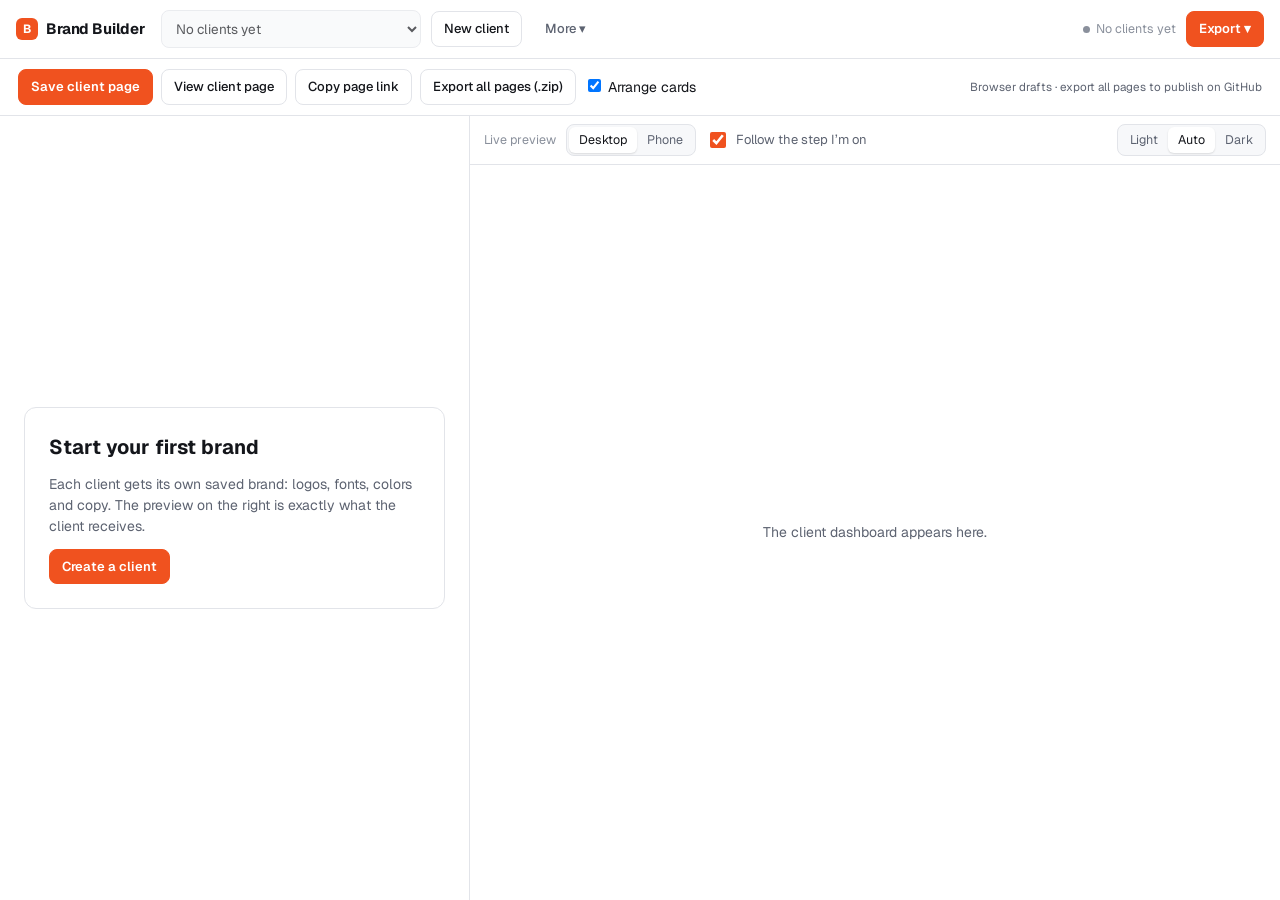
==== index.html @ 7090b50d "Initial project import" ====
<!doctype html>
<html lang="en">
  <head>
    <meta charset="utf-8" />
    <meta name="viewport" content="width=device-width, initial-scale=1, viewport-fit=cover" />
    <title>Brand Builder</title>
    <link rel="preconnect" href="https://fonts.googleapis.com" />
    <link rel="preconnect" href="https://fonts.gstatic.com" crossorigin />
    <link
      rel="stylesheet"
      href="https://fonts.googleapis.com/css2?family=Geist:wght@400;500;600;700&family=Geist+Mono:wght@400;500&display=swap"
    />
    <style>
      :root {
        --bg: #f2f3f5;
        --panel: #ffffff;
        --raised: #f7f8fa;
        --ink: #14161b;
        --muted: #5d6371;
        --faint: #8a909c;
        --line: #e2e4e9;
        --line-strong: #c9cdd5;
        --accent: #f0521f;
        --accent-soft: #fde9e1;
        --accent-ink: #ffffff;
        --ok: #1f8a55;
        --warn: #b7791f;
        --bad: #c23b31;
        --checker: #e9ebef;
        --font: "Geist", "Helvetica Neue", Arial, sans-serif;
        --mono: "Geist Mono", ui-monospace, Menlo, monospace;
        --shadow: 0 1px 2px rgba(15, 17, 22, 0.06), 0 8px 24px rgba(15, 17, 22, 0.08);
      }
      @media (prefers-color-scheme: dark) {
        :root:not([data-theme="light"]) {
          color-scheme: dark;
          --bg: #0e1013;
          --panel: #16191e;
          --raised: #1c2026;
          --ink: #eceef2;
          --muted: #a1a7b3;
          --faint: #7a808c;
          --line: #252a31;
          --line-strong: #39404a;
          --accent: #ff6d3f;
          --accent-soft: #3a1e14;
          --accent-ink: #140a06;
          --ok: #4cc38a;
          --warn: #e3a948;
          --bad: #f06a5f;
          --checker: #1f242b;
          --shadow: 0 1px 2px rgba(0, 0, 0, 0.4), 0 10px 28px rgba(0, 0, 0, 0.35);
        }
      }
      :root[data-theme="dark"] {
        color-scheme: dark;
        --bg: #0e1013;
        --panel: #16191e;
        --raised: #1c2026;
        --ink: #eceef2;
        --muted: #a1a7b3;
        --faint: #7a808c;
        --line: #252a31;
        --line-strong: #39404a;
        --accent: #ff6d3f;
        --accent-soft: #3a1e14;
        --accent-ink: #140a06;
        --ok: #4cc38a;
        --warn: #e3a948;
        --bad: #f06a5f;
        --checker: #1f242b;
        --shadow: 0 1px 2px rgba(0, 0, 0, 0.4), 0 10px 28px rgba(0, 0, 0, 0.35);
      }

      * {
        box-sizing: border-box;
      }
      [hidden] {
        display: none !important;
      }
      html,
      body {
        height: 100%;
      }
      body {
        margin: 0;
        background: var(--bg);
        color: var(--ink);
        font-family: var(--font);
        font-size: 14px;
        line-height: 1.5;
        -webkit-font-smoothing: antialiased;
      }
      button,
      input,
      select,
      textarea {
        font: inherit;
        color: inherit;
      }
      :focus-visible {
        outline: 2px solid var(--accent);
        outline-offset: 2px;
      }
      code,
      .mono {
        font-family: var(--mono);
        font-size: 12px;
      }

      /* ---------- App frame ---------- */
      .app {
        display: grid;
        grid-template-rows: auto minmax(0, 1fr);
        height: 100%;
      }
      .top {
        display: flex;
        align-items: center;
        gap: 10px;
        padding: 10px 16px;
        background: var(--panel);
        border-bottom: 1px solid var(--line);
        flex-wrap: wrap;
      }
      .wordmark {
        display: flex;
        align-items: center;
        gap: 8px;
        font-weight: 700;
        letter-spacing: -0.01em;
        font-size: 15px;
        margin-right: 6px;
      }
      .wordmark i {
        width: 22px;
        height: 22px;
        border-radius: 6px;
        background: var(--accent);
        display: grid;
        place-items: center;
        color: var(--accent-ink);
        font-style: normal;
        font-size: 12px;
        font-weight: 700;
      }
      .top select {
        min-width: 180px;
        max-width: 260px;
      }
      .spacer {
        flex: 1;
      }
      .status {
        font-size: 12.5px;
        color: var(--faint);
        display: flex;
        align-items: center;
        gap: 6px;
        white-space: nowrap;
      }
      .status b {
        width: 7px;
        height: 7px;
        border-radius: 50%;
        background: var(--faint);
        display: inline-block;
      }
      .status[data-s="saved"] b {
        background: var(--ok);
      }
      .status[data-s="saving"] b {
        background: var(--warn);
      }
      .status[data-s="error"] b {
        background: var(--bad);
      }
      .menu {
        position: relative;
      }
      .menu-pop {
        position: absolute;
        right: 0;
        top: calc(100% + 6px);
        background: var(--panel);
        border: 1px solid var(--line);
        border-radius: 10px;
        box-shadow: var(--shadow);
        padding: 6px;
        min-width: 280px;
        z-index: 30;
        display: flex;
        flex-direction: column;
      }
      .menu-pop button {
        border: 0;
        background: transparent;
        text-align: left;
        padding: 9px 10px;
        border-radius: 7px;
        cursor: pointer;
      }
      .menu-pop button:hover {
        background: var(--raised);
      }
      .menu-pop small {
        display: block;
        color: var(--faint);
        font-size: 12px;
      }

      .work {
        display: grid;
        grid-template-columns: minmax(360px, 470px) minmax(0, 1fr);
        min-height: 0;
      }
      .panel {
        background: var(--panel);
        border-right: 1px solid var(--line);
        overflow: auto;
        min-height: 0;
      }
      .chips {
        position: sticky;
        top: 0;
        z-index: 5;
        display: flex;
        gap: 4px;
        padding: 10px 16px;
        background: color-mix(in srgb, var(--panel) 92%, transparent);
        backdrop-filter: blur(6px);
        border-bottom: 1px solid var(--line);
        overflow-x: auto;
      }
      .chips button {
        border: 1px solid var(--line);
        background: var(--panel);
        border-radius: 999px;
        padding: 4px 11px;
        font-size: 12.5px;
        cursor: pointer;
        white-space: nowrap;
        color: var(--muted);
      }
      .chips button:hover {
        color: var(--ink);
        border-color: var(--line-strong);
      }
      .sec {
        padding: 22px 18px 26px;
        border-bottom: 1px solid var(--line);
        display: flex;
        flex-direction: column;
        gap: 14px;
        scroll-margin-top: 52px;
      }
      .sec > header {
        display: flex;
        flex-direction: column;
        gap: 4px;
      }
      .sec > header h2 {
        margin: 0;
        font-size: 19px;
        letter-spacing: -0.01em;
      }
      .step-top {
        display: flex;
        align-items: center;
        justify-content: space-between;
        gap: 10px;
      }
      .step-no {
        font-size: 11.5px;
        font-weight: 600;
        letter-spacing: 0.07em;
        text-transform: uppercase;
        color: var(--accent);
      }
      .sec.is-hidden > :not(header) {
        opacity: 0.55;
      }
      .sec .btn.next {
        align-self: flex-end;
        margin-top: 4px;
      }
      .hint {
        margin: 0;
        font-size: 12.5px;
        color: var(--muted);
        line-height: 1.5;
      }
      .chips button span {
        display: inline-grid;
        place-items: center;
        min-width: 17px;
        height: 17px;
        border-radius: 999px;
        background: var(--raised);
        font-size: 10.5px;
        font-weight: 600;
        margin-right: 5px;
        font-variant-numeric: tabular-nums;
      }
      .chips button.on {
        background: var(--ink);
        color: var(--panel);
        border-color: var(--ink);
      }
      .chips button.on span {
        background: var(--accent);
        color: var(--accent-ink);
      }
      .chips button.off {
        text-decoration: line-through;
        opacity: 0.6;
      }
      .review {
        list-style: none;
        margin: 0;
        padding: 0;
        display: flex;
        flex-direction: column;
        gap: 6px;
      }
      .review li {
        display: grid;
        grid-template-columns: 22px minmax(0, 1fr) auto;
        gap: 10px;
        align-items: center;
        padding: 8px 10px;
        border: 1px solid var(--line);
        border-radius: 10px;
        font-size: 13px;
      }
      .review .ic {
        width: 20px;
        height: 20px;
        border-radius: 50%;
        display: grid;
        place-items: center;
        font-size: 12px;
        font-weight: 700;
        color: #fff;
      }
      .review .lv-bad .ic {
        background: var(--bad);
      }
      .review .lv-warn .ic {
        background: var(--warn);
      }
      .review .lv-info .ic {
        background: var(--faint);
      }
      .review-ok {
        padding: 12px 14px;
        border-radius: 10px;
        background: color-mix(in srgb, var(--ok) 14%, transparent);
        color: var(--ok);
        font-weight: 600;
      }
      .review-sum {
        font-size: 13.5px;
        margin-bottom: 8px;
      }
      .export-row {
        display: flex;
        flex-wrap: wrap;
        gap: 8px;
      }
      .follow {
        font-size: 12.5px;
        color: var(--muted);
      }
      .sec > header p {
        margin: 3px 0 0;
        color: var(--muted);
        font-size: 13px;
      }
      .sec h3 {
        margin: 6px 0 0;
        font-size: 13px;
        font-weight: 600;
        color: var(--muted);
        text-transform: uppercase;
        letter-spacing: 0.06em;
      }

      .f {
        display: flex;
        flex-direction: column;
        gap: 5px;
        min-width: 0;
      }
      .f > span {
        font-size: 12.5px;
        font-weight: 500;
        color: var(--muted);
      }
      .f small {
        font-size: 12px;
        color: var(--faint);
      }
      input[type="text"],
      input[type="url"],
      input[type="email"],
      input[type="number"],
      input[type="date"],
      select,
      textarea {
        width: 100%;
        background: var(--raised);
        border: 1px solid var(--line);
        border-radius: 8px;
        padding: 8px 10px;
        font-size: 13.5px;
        min-width: 0;
      }
      textarea {
        resize: vertical;
        min-height: 64px;
        line-height: 1.45;
      }
      input:focus,
      select:focus,
      textarea:focus {
        outline: none;
        border-color: var(--accent);
        box-shadow: 0 0 0 3px var(--accent-soft);
      }
      .row {
        display: grid;
        gap: 10px;
        grid-template-columns: repeat(auto-fit, minmax(min(100%, 120px), 1fr));
      }
      .row2 {
        display: grid;
        gap: 10px;
        grid-template-columns: 1fr 1fr;
      }
      .btn {
        display: inline-flex;
        align-items: center;
        justify-content: center;
        gap: 6px;
        border-radius: 8px;
        border: 1px solid var(--line);
        background: var(--panel);
        padding: 7px 12px;
        font-size: 13px;
        font-weight: 500;
        cursor: pointer;
        white-space: nowrap;
      }
      .btn:hover {
        border-color: var(--line-strong);
      }
      .btn.primary {
        background: var(--accent);
        border-color: var(--accent);
        color: var(--accent-ink);
        font-weight: 600;
      }
      .btn.primary:hover {
        filter: brightness(1.06);
      }
      .btn.small {
        padding: 4px 9px;
        font-size: 12px;
      }
      .btn.ghost {
        border-color: transparent;
        background: transparent;
        color: var(--muted);
      }
      .btn.ghost:hover {
        color: var(--ink);
        background: var(--raised);
      }
      .btn.danger {
        color: var(--bad);
      }
      .btn[disabled] {
        opacity: 0.5;
        cursor: not-allowed;
      }
      .card {
        border: 1px solid var(--line);
        border-radius: 12px;
        padding: 14px;
        display: flex;
        flex-direction: column;
        gap: 10px;
        background: var(--panel);
      }
      .card-head {
        display: flex;
        align-items: center;
        justify-content: space-between;
        gap: 8px;
      }
      .card-head b {
        font-size: 14px;
      }
      .note {
        font-size: 12.5px;
        color: var(--muted);
        background: var(--raised);
        border-radius: 8px;
        padding: 9px 11px;
      }
      .note.warn {
        background: color-mix(in srgb, var(--warn) 14%, transparent);
        color: var(--ink);
      }

      /* ---------- Drop zones ---------- */
      .drop {
        border: 1.5px dashed var(--line-strong);
        border-radius: 12px;
        padding: 18px;
        text-align: center;
        color: var(--muted);
        background: var(--raised);
        cursor: pointer;
        transition:
          border-color 0.12s,
          background 0.12s;
      }
      .drop b {
        display: block;
        color: var(--ink);
        font-size: 14px;
        margin-bottom: 2px;
      }
      .drop small {
        font-size: 12px;
        color: var(--faint);
      }
      .drop:hover {
        border-color: var(--accent);
      }
      .is-over {
        border-color: var(--accent) !important;
        background: var(--accent-soft) !important;
        border-style: solid !important;
      }
      body.dragging .drop,
      body.dragging .slot,
      body.dragging .color-row {
        outline: 1px dashed color-mix(in srgb, var(--accent) 45%, transparent);
        outline-offset: 2px;
      }

      .logo-row {
        display: grid;
        grid-template-columns: repeat(3, minmax(0, 1fr));
        gap: 8px;
      }
      .slot {
        position: relative;
        aspect-ratio: 4/3;
        border-radius: 10px;
        border: 1px solid var(--line);
        display: grid;
        place-items: center;
        cursor: pointer;
        overflow: hidden;
        padding: 12px;
        max-width: 100%;
      }
      .slot img {
        width: 100%;
        height: 100%;
        object-fit: contain;
        display: block;
      }
      .slot .ph {
        font-size: 11.5px;
        text-align: center;
        line-height: 1.3;
        opacity: 0.75;
      }
      .slot .x {
        position: absolute;
        top: 4px;
        right: 4px;
        width: 22px;
        height: 22px;
        border-radius: 6px;
        border: 0;
        background: rgba(0, 0, 0, 0.55);
        color: #fff;
        font-size: 13px;
        line-height: 1;
        cursor: pointer;
        display: none;
      }
      .slot:hover .x,
      .slot:focus-within .x {
        display: block;
      }
      .slot-label {
        font-size: 11.5px;
        color: var(--faint);
        text-align: center;
        margin-top: 4px;
      }
      .slot.bg-light {
        background: #ffffff;
        color: #6b7280;
      }
      .slot.bg-dark {
        background: #15181d;
        color: #b8bec8;
      }
      .slot.bg-check {
        background: repeating-conic-gradient(var(--checker) 0 25%, var(--panel) 0 50%) 0 0/14px 14px;
        color: var(--muted);
      }
      .busy::after {
        content: "";
        position: absolute;
        inset: 0;
        background: color-mix(in srgb, var(--panel) 60%, transparent);
      }

      .seg {
        display: inline-flex;
        background: var(--raised);
        border: 1px solid var(--line);
        border-radius: 8px;
        padding: 2px;
      }
      .seg button {
        border: 0;
        background: transparent;
        padding: 4px 10px;
        border-radius: 6px;
        font-size: 12.5px;
        cursor: pointer;
        color: var(--muted);
      }
      .seg button[aria-pressed="true"] {
        background: var(--panel);
        color: var(--ink);
        box-shadow: 0 1px 2px rgba(0, 0, 0, 0.12);
      }
      .wchips {
        display: flex;
        flex-wrap: wrap;
        gap: 4px;
      }
      .wchips button {
        border: 1px solid var(--line);
        background: var(--panel);
        border-radius: 6px;
        padding: 3px 8px;
        font-size: 12px;
        cursor: pointer;
        font-variant-numeric: tabular-nums;
      }
      .wchips button[aria-pressed="true"] {
        background: var(--ink);
        color: var(--panel);
        border-color: var(--ink);
      }
      .sample {
        font-size: 30px;
        line-height: 1.1;
        letter-spacing: -0.01em;
        padding: 10px 12px;
        background: var(--raised);
        border-radius: 8px;
        overflow-wrap: anywhere;
      }
      .face {
        display: grid;
        grid-template-columns: minmax(0, 1fr) 132px 92px 28px;
        gap: 6px;
        align-items: center;
        font-size: 12.5px;
      }
      .face .nm {
        overflow: hidden;
        text-overflow: ellipsis;
        white-space: nowrap;
        font-family: var(--mono);
        font-size: 11.5px;
      }
      .tscale {
        overflow-x: auto;
        border: 1px solid var(--line);
        border-radius: 10px;
      }
      .tscale table {
        border-collapse: collapse;
        width: 100%;
        min-width: 430px;
        font-size: 12.5px;
      }
      .tscale th,
      .tscale td {
        padding: 5px 6px;
        border-bottom: 1px solid var(--line);
        text-align: left;
      }
      .tscale th {
        font-size: 11px;
        color: var(--faint);
        font-weight: 600;
        text-transform: uppercase;
        letter-spacing: 0.05em;
      }
      .tscale tr:last-child td {
        border-bottom: 0;
      }
      .tscale input,
      .tscale select {
        padding: 4px 6px;
        font-size: 12.5px;
        border-radius: 6px;
      }
      .tscale input[type="number"] {
        width: 58px;
      }

      .color-row {
        display: grid;
        grid-template-columns: 42px minmax(0, 1fr) 96px;
        gap: 10px;
        align-items: center;
        padding: 8px;
        border-radius: 10px;
        border: 1px solid var(--line);
      }
      .color-row input[type="color"] {
        width: 42px;
        height: 42px;
        border: 1px solid var(--line);
        border-radius: 8px;
        padding: 2px;
        background: var(--panel);
        cursor: pointer;
      }
      .color-row b {
        font-size: 13.5px;
        display: block;
        text-transform: capitalize;
      }
      .color-row small {
        color: var(--faint);
        font-size: 12px;
      }
      .color-row input[type="text"] {
        font-family: var(--mono);
        font-size: 12.5px;
        text-transform: uppercase;
      }
      .ramp-mini {
        grid-column: 1/-1;
        display: grid;
        grid-template-columns: repeat(11, 1fr);
        height: 14px;
        border-radius: 5px;
        overflow: hidden;
      }
      .swatches {
        display: flex;
        flex-wrap: wrap;
        gap: 6px;
      }
      .swatches button {
        width: 34px;
        height: 34px;
        border-radius: 8px;
        border: 1px solid var(--line);
        cursor: grab;
      }
      .range-row {
        display: grid;
        grid-template-columns: 90px minmax(0, 1fr) 90px;
        gap: 10px;
        align-items: center;
        font-size: 12.5px;
      }
      .srow {
        border: 1px solid var(--line);
        border-radius: 10px;
        padding: 10px;
        display: flex;
        flex-direction: column;
        gap: 8px;
        background: var(--raised);
      }
      .srow input[type="text"],
      .srow input[type="number"],
      .srow select {
        background: var(--panel);
        padding: 6px 8px;
        font-size: 13px;
      }
      .srow-top {
        display: flex;
        align-items: center;
        gap: 8px;
      }
      .srow-top select {
        width: auto;
      }
      .srow-hint {
        font-size: 12px;
        color: var(--faint);
        flex: 1;
        min-width: 0;
        white-space: nowrap;
        overflow: hidden;
        text-overflow: ellipsis;
      }
      .slide3 {
        display: grid;
        grid-template-columns: minmax(0, 1fr) minmax(0, 1.3fr) minmax(0, 1fr) 60px;
        gap: 8px;
        align-items: center;
      }
      .slide3.meter {
        grid-template-columns: minmax(0, 1fr) minmax(0, 1.6fr) 60px;
      }
      .num-in {
        text-align: center;
        font-variant-numeric: tabular-nums;
      }
      .note-in {
        font-size: 12.5px !important;
      }
      .mini-ctl {
        display: flex;
        gap: 2px;
        margin-left: auto;
      }
      .mini-ctl .btn {
        padding: 2px 7px;
      }
      .add-row {
        display: flex;
        align-items: center;
        gap: 6px;
        flex-wrap: wrap;
        font-size: 12.5px;
        color: var(--muted);
      }
      .check {
        display: inline-flex;
        align-items: center;
        gap: 7px;
        font-size: 13px;
        cursor: pointer;
      }
      .check input {
        width: 16px;
        height: 16px;
        accent-color: var(--accent);
      }
      .toggles {
        display: grid;
        grid-template-columns: repeat(auto-fill, minmax(150px, 1fr));
        gap: 6px 12px;
        padding: 10px 12px;
        border: 1px solid var(--line);
        border-radius: 10px;
        background: var(--raised);
      }
      .range-row input[type="text"] {
        padding: 5px 7px;
        font-size: 12.5px;
      }
      input[type="range"] {
        width: 100%;
        accent-color: var(--accent);
      }
      .tpl-row {
        display: grid;
        grid-template-columns: 96px minmax(0, 1fr);
        gap: 12px;
      }
      .tpl-row .slot {
        aspect-ratio: 4/5;
      }
      .seg.wrap {
        flex-wrap: wrap;
      }
      .cpair {
        display: grid;
        grid-template-columns: 40px minmax(0, 1fr);
        gap: 6px;
      }
      .cpair input[type="color"] {
        width: 40px;
        height: 36px;
        border: 1px solid var(--line);
        border-radius: 8px;
        padding: 2px;
        background: var(--panel);
        cursor: pointer;
      }
      .cpair input[type="text"] {
        font-family: var(--mono);
        text-transform: uppercase;
      }
      .hero-slot {
        max-width: 220px;
      }
      .drop {
        position: relative;
      }
      .drop.small {
        padding: 10px 12px;
      }
      .drop.small b {
        font-size: 13px;
      }
      .att {
        display: grid;
        grid-template-columns: minmax(0, 1fr) auto 28px;
        gap: 8px;
        align-items: center;
        font-size: 12.5px;
        padding: 4px 4px 4px 10px;
        border: 1px solid var(--line);
        border-radius: 8px;
        background: var(--raised);
      }
      .att .nm {
        overflow: hidden;
        text-overflow: ellipsis;
        white-space: nowrap;
      }
      .att small {
        color: var(--faint);
        font-variant-numeric: tabular-nums;
      }
      .views4 {
        display: grid;
        grid-template-columns: repeat(4, minmax(0, 1fr));
        gap: 8px;
      }
      .views4 .slot {
        aspect-ratio: 1/1;
        padding: 6px;
      }
      .view-label {
        margin-top: 4px;
        padding: 4px 6px !important;
        font-size: 12px !important;
        text-align: center;
      }
      .card.is-off > :not(.card-head) {
        opacity: 0.55;
      }
      .parts {
        border-top: 1px dashed var(--line);
        padding-top: 12px;
      }
      .pnote {
        position: absolute;
        top: 12px;
        left: 50%;
        transform: translateX(-50%);
        z-index: 3;
        background: var(--ink);
        color: var(--panel);
        padding: 7px 14px;
        border-radius: 999px;
        font-size: 12.5px;
        box-shadow: var(--shadow);
        max-width: calc(100% - 24px);
        text-align: center;
      }

      /* ---------- Preview ---------- */
      .preview {
        display: flex;
        flex-direction: column;
        min-height: 0;
        min-width: 0;
      }
      .pbar {
        display: flex;
        align-items: center;
        gap: 10px;
        padding: 8px 14px;
        border-bottom: 1px solid var(--line);
        background: var(--panel);
        flex-wrap: wrap;
      }
      .pbar .label {
        font-size: 12.5px;
        color: var(--faint);
      }
      .stage {
        position: relative;
        flex: 1;
        min-height: 0;
        display: flex;
        justify-content: center;
        background: var(--bg);
        overflow: hidden;
      }
      .frames {
        position: relative;
        width: 100%;
        height: 100%;
        transition: width 0.2s;
      }
      .stage[data-w="mobile"] .frames {
        width: 390px;
        max-width: 100%;
        margin-block: 14px;
        height: calc(100% - 28px);
        border-radius: 18px;
        overflow: hidden;
        box-shadow: var(--shadow);
        border: 1px solid var(--line);
      }
      .frames iframe {
        position: absolute;
        inset: 0;
        width: 100%;
        height: 100%;
        border: 0;
        background: #fff;
      }
      .frames iframe.back {
        visibility: hidden;
      }
      .pmsg {
        position: absolute;
        inset: 0;
        display: grid;
        place-items: center;
        color: var(--muted);
        text-align: center;
        padding: 24px;
      }

      .toast {
        position: fixed;
        left: 50%;
        bottom: calc(20px + env(safe-area-inset-bottom, 0px));
        transform: translate(-50%, 16px);
        background: var(--ink);
        color: var(--panel);
        padding: 9px 14px;
        border-radius: 9px;
        font-size: 13px;
        opacity: 0;
        pointer-events: none;
        transition: 0.18s;
        z-index: 50;
        max-width: min(92vw, 520px);
        text-align: center;
      }
      .toast.show {
        opacity: 1;
        transform: translate(-50%, 0);
      }
      .dropbar {
        position: fixed;
        left: 50%;
        top: calc(64px + env(safe-area-inset-top, 0px));
        transform: translateX(-50%);
        background: var(--accent);
        color: var(--accent-ink);
        padding: 8px 14px;
        border-radius: 999px;
        font-weight: 600;
        font-size: 13px;
        z-index: 40;
        box-shadow: var(--shadow);
        pointer-events: none;
      }

      .save-dialog {
        position: fixed;
        inset: 0;
        z-index: 60;
        display: grid;
        place-items: center;
        padding: 16px;
        background: rgba(10, 12, 16, 0.45);
      }
      .save-dialog .card {
        max-width: 420px;
        width: 100%;
        box-shadow: var(--shadow);
        padding: 22px;
        gap: 12px;
      }
      .save-dialog h2 {
        margin: 0;
        font-size: 18px;
      }
      .save-dialog p {
        margin: 0;
        color: var(--muted);
        overflow-wrap: anywhere;
      }
      .save-dialog .btn {
        text-decoration: none;
      }
      .save-dialog small {
        color: var(--faint);
        font-size: 12px;
      }
      .empty {
        display: grid;
        place-items: center;
        height: 100%;
        padding: 24px;
      }
      .empty .card {
        max-width: 440px;
        text-align: left;
        padding: 24px;
        gap: 12px;
      }
      .empty h2 {
        margin: 0;
        font-size: 20px;
      }

      @media (max-width: 900px) {
        .app {
          height: auto;
          min-height: 100%;
        }
        .work {
          grid-template-columns: minmax(0, 1fr);
        }
        .panel {
          border-right: 0;
          overflow: visible;
        }
        .preview {
          height: 80vh;
          border-top: 1px solid var(--line);
        }
        .chips {
          top: env(safe-area-inset-top, 0px);
        }
        .top select {
          min-width: 0;
          flex: 1;
        }
      }
      @media (prefers-reduced-motion: reduce) {
        * {
          transition: none !important;
        }
      }
    </style>
  </head>
  <body>
    <div class="app">
      <header class="top">
        <div class="wordmark"><i>B</i>Brand Builder</div>
        <label class="sr" for="client-select" hidden>Client</label>
        <select id="client-select" aria-label="Client"></select>
        <button class="btn" id="new-client" type="button">New client</button>
        <div class="menu">
          <button class="btn ghost" id="more-btn" type="button" aria-haspopup="true" aria-expanded="false">
            More ▾
          </button>
          <div class="menu-pop" id="more-pop" hidden>
            <button type="button" data-act="duplicate">
              Duplicate this client<small>Start a new brand from this one</small>
            </button>
            <button type="button" data-act="backup">
              Back up this client (.json)<small>Settings plus every logo and font, in one file</small>
            </button>
            <button type="button" data-act="restore">
              Restore a client from backup<small>Or drop a backup .json anywhere on the page</small>
            </button>
            <button type="button" data-act="delete" id="del-btn">
              Delete this client<small>Removes the client and its settings</small>
            </button>
          </div>
        </div>
        <div class="spacer"></div>
        <span class="status" id="status" data-s="idle"><b></b><span>Loading…</span></span>
        <div class="menu">
          <button
            class="btn primary"
            id="export-btn"
            type="button"
            aria-haspopup="true"
            aria-expanded="false"
          >
            Export ▾
          </button>
          <div class="menu-pop" id="export-pop" hidden>
            <button type="button" data-act="export-zip">
              Handoff package (.zip)<small
                >Dashboard as index.html, every download in numbered folders. Ready for GitHub Pages.</small
              >
            </button>
            <button type="button" data-act="export-html">
              Client dashboard only (.html)<small
                >One file with every file inside. Rename to index.html to host it anywhere.</small
              >
            </button>
          </div>
        </div>
      </header>
      <div class="work" id="work">
        <aside class="panel" id="panel" aria-label="Brand settings"></aside>
        <section class="preview" aria-label="Live preview">
          <div class="pbar">
            <span class="label">Live preview</span>
            <div class="seg" role="group" aria-label="Preview width">
              <button type="button" data-w="desktop" aria-pressed="true">Desktop</button
              ><button type="button" data-w="mobile" aria-pressed="false">Phone</button>
            </div>
            <label class="check follow"
              ><input type="checkbox" id="follow" checked /> Follow the step I’m on</label
            >
            <div class="spacer"></div>
            <div class="seg" role="group" aria-label="Builder theme" id="theme-seg">
              <button type="button" data-t="light">Light</button
              ><button type="button" data-t="system">Auto</button
              ><button type="button" data-t="dark">Dark</button>
            </div>
          </div>
          <div class="stage" id="stage" data-w="desktop">
            <div class="frames" id="frames">
              <iframe id="fa" title="Dashboard preview"></iframe>
              <iframe
                id="fb"
                class="back"
                title="Dashboard preview (loading)"
                aria-hidden="true"
                tabindex="-1"
              ></iframe>
            </div>
            <div class="pmsg" id="pmsg" hidden></div>
            <div class="pnote" id="pnote" role="status" hidden></div>
          </div>
        </section>
      </div>
    </div>
    <input type="file" id="picker" multiple hidden />
    <input type="file" id="folder-picker" webkitdirectory multiple hidden />
    <div class="toast" id="toast" role="status" aria-live="polite"></div>
    <div
      class="save-dialog"
      id="save-dialog"
      role="dialog"
      aria-modal="true"
      aria-labelledby="save-title"
      hidden
    >
      <div class="card">
        <h2 id="save-title">Your file is ready</h2>
        <p><b id="save-name"></b> · <span id="save-size"></span></p>
        <div style="display: flex; gap: 8px; flex-wrap: wrap">
          <a class="btn primary" id="save-link" href="#">Save file</a
          ><button type="button" class="btn" id="save-close">Close</button>
        </div>
        <small>Made on this computer from your own files. Nothing is sent anywhere.</small>
      </div>
    </div>
    <div class="dropbar" id="dropbar" hidden>Drop anywhere. Files are sorted automatically.</div>

    <!-- The client dashboard design. The builder fills it with each client’s brand for the preview and exports. -->
    <template id="dashboard-template">
      <title>Brand Delivery Hub</title>
      <meta
        name="description"
        content="Final brand delivery dashboard: brand, logo, color, type, components, templates, downloads and handoff in one place."
      />
      <link rel="preconnect" href="https://fonts.googleapis.com" />
      <link rel="preconnect" href="https://fonts.gstatic.com" crossorigin />
      <link
        id="font-link"
        rel="stylesheet"
        href="https://fonts.googleapis.com/css2?family=Bricolage+Grotesque:opsz,wght@12..96,500;12..96,600;12..96,700&family=Instrument+Sans:wght@400;500;600&family=JetBrains+Mono:wght@400;500&display=swap"
      />
      <style>
        /* =====================================================================
   STATIC FALLBACK TOKENS — overwritten at runtime from the BRAND config
   (see <script> below). Kept here so the first paint is never unstyled.
   ===================================================================== */
        :root {
          --bg-canvas: #f6f7f9;
          --bg-surface: #ffffff;
          --bg-raised: #ffffff;
          --bg-muted: #eef0f3;
          --bg-brand: #2b5f8a;
          --bg-brand-subtle: #e8eff5;
          --bg-inverse: #14181d;
          --text-primary: #14181d;
          --text-secondary: #4a5361;
          --text-tertiary: #737d8c;
          --text-on-brand: #ffffff;
          --text-brand: #23506f;
          --text-inverse: #f6f7f9;
          --border-subtle: #e3e6ea;
          --border-default: #cfd4da;
          --border-strong: #9aa3ae;
          --border-focus: #2b5f8a;
          --accent: #e8a33d;
          --success: #2f8f5b;
          --warning: #c9861a;
          --danger: #c8423b;
          --font-display: "Bricolage Grotesque", "Helvetica Neue", Arial, sans-serif;
          --font-body: "Instrument Sans", "Helvetica Neue", Arial, sans-serif;
          --font-mono: "JetBrains Mono", ui-monospace, Menlo, Consolas, monospace;
          --radius: 10px;
          --shadow: 0 1px 2px rgba(20, 24, 29, 0.06), 0 4px 14px rgba(20, 24, 29, 0.06);
        }
        @media (prefers-color-scheme: dark) {
          :root:not([data-theme="light"]) {
            color-scheme: dark;
            --bg-canvas: #0e1216;
            --bg-surface: #161b21;
            --bg-raised: #1d232b;
            --bg-muted: #222932;
            --bg-brand: #5d8fb8;
            --bg-brand-subtle: #1a2a38;
            --bg-inverse: #f6f7f9;
            --text-primary: #eef1f4;
            --text-secondary: #b3bcc7;
            --text-tertiary: #8791a0;
            --text-on-brand: #0e1216;
            --text-brand: #8fb6d6;
            --text-inverse: #14181d;
            --border-subtle: #252c35;
            --border-default: #333c47;
            --border-strong: #566170;
            --border-focus: #8fb6d6;
            --shadow: 0 1px 2px rgba(0, 0, 0, 0.3), 0 6px 18px rgba(0, 0, 0, 0.25);
          }
        }
        :root[data-theme="dark"] {
          color-scheme: dark;
          --bg-canvas: #0e1216;
          --bg-surface: #161b21;
          --bg-raised: #1d232b;
          --bg-muted: #222932;
          --bg-brand: #5d8fb8;
          --bg-brand-subtle: #1a2a38;
          --bg-inverse: #f6f7f9;
          --text-primary: #eef1f4;
          --text-secondary: #b3bcc7;
          --text-tertiary: #8791a0;
          --text-on-brand: #0e1216;
          --text-brand: #8fb6d6;
          --text-inverse: #14181d;
          --border-subtle: #252c35;
          --border-default: #333c47;
          --border-strong: #566170;
          --border-focus: #8fb6d6;
          --shadow: 0 1px 2px rgba(0, 0, 0, 0.3), 0 6px 18px rgba(0, 0, 0, 0.25);
        }

        * {
          box-sizing: border-box;
        }
        body {
          margin: 0;
          background: var(--bg-canvas);
          color: var(--text-primary);
          font-family: var(--font-body);
          font-size: 15px;
          line-height: 1.55;
          -webkit-font-smoothing: antialiased;
        }
        h1,
        h2,
        h3,
        h4 {
          font-family: var(--font-display);
          margin: 0;
          text-wrap: balance;
          letter-spacing: -0.015em;
          line-height: 1.15;
        }
        p {
          margin: 0;
        }
        a {
          color: var(--text-brand);
        }
        code,
        .mono {
          font-family: var(--font-mono);
          font-size: 0.84em;
        }
        button {
          font: inherit;
          color: inherit;
        }
        :focus-visible {
          outline: 2px solid var(--border-focus);
          outline-offset: 2px;
          border-radius: 4px;
        }

        /* ---------- Shell ---------- */
        .shell {
          display: grid;
          grid-template-columns: 248px minmax(0, 1fr);
          min-height: 100%;
        }
        .side {
          position: sticky;
          top: env(safe-area-inset-top, 0px);
          height: 100vh;
          overflow: auto;
          border-right: 1px solid var(--border-subtle);
          background: var(--bg-surface);
          padding: 22px 14px;
          display: flex;
          flex-direction: column;
          gap: 18px;
        }
        .side-brand {
          display: flex;
          align-items: center;
          gap: 10px;
          padding: 0 8px;
        }
        .side-brand .mark {
          width: 34px;
          height: 34px;
          flex: none;
        }
        .side-brand b {
          font-family: var(--font-display);
          font-size: 16px;
          display: block;
          line-height: 1.1;
        }
        .side-brand small {
          color: var(--text-tertiary);
          font-size: 12px;
        }
        .nav {
          display: flex;
          flex-direction: column;
          gap: 2px;
        }
        .nav a {
          display: flex;
          justify-content: space-between;
          align-items: center;
          padding: 8px 10px;
          border-radius: 8px;
          color: var(--text-secondary);
          text-decoration: none;
          font-weight: 500;
          font-size: 14px;
        }
        .nav a:hover {
          background: var(--bg-muted);
          color: var(--text-primary);
        }
        .nav a.on {
          background: var(--bg-brand-subtle);
          color: var(--text-brand);
        }
        .nav a span {
          font-family: var(--font-mono);
          font-size: 11px;
          color: var(--text-tertiary);
        }
        .side-foot {
          margin-top: auto;
          padding: 12px 10px;
          border-top: 1px solid var(--border-subtle);
          font-size: 12px;
          color: var(--text-tertiary);
          display: flex;
          flex-direction: column;
          gap: 8px;
        }
        .theme-toggle {
          display: flex;
          gap: 4px;
          background: var(--bg-muted);
          border-radius: 8px;
          padding: 3px;
        }
        .theme-toggle button {
          flex: 1;
          border: 0;
          background: transparent;
          padding: 5px 0;
          border-radius: 6px;
          font-size: 12px;
          cursor: pointer;
          color: var(--text-secondary);
        }
        .theme-toggle button[aria-pressed="true"] {
          background: var(--bg-surface);
          color: var(--text-primary);
          box-shadow: var(--shadow);
        }

        main {
          padding-inline: clamp(16px, 4vw, 56px);
          padding-block: 32px 96px;
          max-width: 1180px;
          width: 100%;
        }
        section {
          padding-block: 44px;
          border-bottom: 1px solid var(--border-subtle);
          scroll-margin-top: 16px;
        }
        section:last-child {
          border-bottom: 0;
        }
        .sec-head {
          display: flex;
          flex-wrap: wrap;
          align-items: end;
          justify-content: space-between;
          gap: 12px;
          margin-bottom: 26px;
        }
        .eyebrow {
          font-size: 11.5px;
          font-weight: 600;
          letter-spacing: 0.09em;
          text-transform: uppercase;
          color: var(--text-tertiary);
          margin-bottom: 6px;
        }
        .sec-head h2 {
          font-size: clamp(26px, 3vw, 34px);
        }
        .sec-head p {
          color: var(--text-secondary);
          max-width: 62ch;
          margin-top: 6px;
        }
        h3 {
          font-size: 18px;
          margin-bottom: 12px;
        }
        .sub {
          margin-top: 34px;
        }

        /* ---------- Primitives ---------- */
        .card {
          background: var(--bg-surface);
          border: 1px solid var(--border-subtle);
          border-radius: var(--radius);
          padding: 20px;
        }
        .grid {
          display: grid;
          gap: 16px;
        }
        .g2 {
          grid-template-columns: repeat(auto-fit, minmax(min(100%, 320px), 1fr));
        }
        .g3 {
          grid-template-columns: repeat(auto-fill, minmax(min(100%, 240px), 1fr));
        }
        .g4 {
          grid-template-columns: repeat(auto-fill, minmax(min(100%, 190px), 1fr));
        }
        .pill {
          display: inline-flex;
          align-items: center;
          gap: 6px;
          font-size: 12px;
          font-weight: 600;
          padding: 3px 9px;
          border-radius: 999px;
          background: var(--bg-muted);
          color: var(--text-secondary);
          white-space: nowrap;
        }
        .pill.ok {
          background: color-mix(in srgb, var(--success) 16%, transparent);
          color: var(--success);
        }
        .pill.warn {
          background: color-mix(in srgb, var(--warning) 18%, transparent);
          color: var(--warning);
        }
        .pill.bad {
          background: color-mix(in srgb, var(--danger) 15%, transparent);
          color: var(--danger);
        }
        .pill.brand {
          background: var(--bg-brand-subtle);
          color: var(--text-brand);
        }
        .copy {
          cursor: pointer;
          border: 1px solid var(--border-default);
          background: var(--bg-surface);
          border-radius: 6px;
          padding: 3px 8px;
          font-size: 12px;
          color: var(--text-secondary);
        }
        .copy:hover {
          border-color: var(--border-strong);
          color: var(--text-primary);
        }
        .btn {
          display: inline-flex;
          align-items: center;
          justify-content: center;
          gap: 8px;
          border-radius: var(--radius);
          font-weight: 600;
          cursor: pointer;
          border: 1px solid transparent;
          text-decoration: none;
          transition:
            background 0.15s,
            border-color 0.15s,
            transform 0.1s;
        }
        .btn:active {
          transform: translateY(1px);
        }
        .btn[data-size="sm"] {
          font-size: 13px;
          padding: 6px 12px;
        }
        .btn[data-size="md"] {
          font-size: 14px;
          padding: 9px 16px;
        }
        .btn[data-size="lg"] {
          font-size: 16px;
          padding: 12px 22px;
        }
        .btn[data-variant="primary"] {
          background: var(--bg-brand);
          color: var(--text-on-brand);
        }
        .btn[data-variant="primary"]:hover {
          filter: brightness(1.08);
        }
        .btn[data-variant="secondary"] {
          background: var(--bg-surface);
          border-color: var(--border-default);
          color: var(--text-primary);
        }
        .btn[data-variant="secondary"]:hover {
          border-color: var(--border-strong);
        }
        .btn[data-variant="ghost"] {
          background: transparent;
          color: var(--text-brand);
        }
        .btn[data-variant="ghost"]:hover {
          background: var(--bg-brand-subtle);
        }
        .btn[data-variant="destructive"] {
          background: var(--danger);
          color: #fff;
        }
        .btn:disabled,
        .btn[aria-disabled="true"] {
          opacity: 0.45;
          cursor: not-allowed;
        }
        .toast {
          position: fixed;
          left: 50%;
          bottom: calc(24px + env(safe-area-inset-bottom, 0px));
          transform: translate(-50%, 20px);
          background: var(--bg-inverse);
          color: var(--text-inverse);
          padding: 9px 16px;
          border-radius: 8px;
          font-size: 13px;
          opacity: 0;
          pointer-events: none;
          transition: 0.2s;
        }
        .toast.show {
          opacity: 1;
          transform: translate(-50%, 0);
        }

        /* ---------- Welcome ---------- */
        .hero {
          display: grid;
          grid-template-columns: minmax(0, 1.4fr) minmax(0, 1fr);
          gap: 28px;
          align-items: stretch;
        }
        .hero-main {
          background: var(--bg-brand);
          color: var(--text-on-brand);
          border-radius: calc(var(--radius) * 1.6);
          padding: clamp(24px, 4vw, 44px);
          display: flex;
          flex-direction: column;
          gap: 18px;
          position: relative;
          overflow: hidden;
        }
        .hero-main .eyebrow {
          color: inherit;
          opacity: 0.75;
        }
        .hero-main h1 {
          font-size: clamp(34px, 5vw, 58px);
          letter-spacing: -0.03em;
        }
        .hero-main p {
          font-size: 17px;
          opacity: 0.9;
          max-width: 44ch;
        }
        .hero-meta {
          display: flex;
          flex-wrap: wrap;
          gap: 8px;
          margin-top: auto;
        }
        .hero-meta .pill {
          background: color-mix(in srgb, currentColor 14%, transparent);
          color: inherit;
        }
        .hero-ring {
          position: absolute;
          right: -70px;
          top: -70px;
          width: 200px;
          height: 200px;
          border-radius: 50%;
          border: 30px solid var(--accent);
          opacity: 0.85;
        }
        .hero-main > :not(.hero-ring) {
          position: relative;
          z-index: 1;
        }
        .facts {
          display: flex;
          flex-direction: column;
          gap: 12px;
        }
        .fact {
          display: flex;
          justify-content: space-between;
          align-items: center;
          gap: 12px;
          padding: 14px 16px;
          background: var(--bg-surface);
          border: 1px solid var(--border-subtle);
          border-radius: var(--radius);
        }
        .fact small {
          color: var(--text-tertiary);
          font-size: 12px;
          display: block;
        }
        .fact b {
          font-size: 15px;
        }
        .start {
          display: grid;
          grid-template-columns: repeat(auto-fit, minmax(min(100%, 210px), 1fr));
          gap: 12px;
          margin-top: 22px;
        }
        .start a {
          display: flex;
          flex-direction: column;
          gap: 4px;
          padding: 16px;
          border-radius: var(--radius);
          border: 1px solid var(--border-subtle);
          background: var(--bg-surface);
          text-decoration: none;
          color: var(--text-primary);
        }
        .start a:hover {
          border-color: var(--border-strong);
        }
        .start a small {
          color: var(--text-secondary);
          font-size: 13px;
        }
        .start a b {
          font-size: 15px;
        }

        /* ---------- Brand ---------- */
        .idea {
          font-family: var(--font-display);
          font-size: clamp(22px, 2.6vw, 30px);
          line-height: 1.25;
          max-width: 30ch;
          letter-spacing: -0.02em;
        }
        .pillar h4 {
          font-size: 17px;
          margin-bottom: 6px;
        }
        .pillar p {
          color: var(--text-secondary);
          font-size: 14px;
        }
        .saylike {
          display: grid;
          grid-template-columns: 1fr 1fr;
          gap: 8px;
          margin-top: 14px;
          font-size: 13px;
        }
        .saylike div {
          padding: 8px 10px;
          border-radius: 8px;
          background: var(--bg-muted);
        }
        .saylike small {
          display: block;
          font-size: 10.5px;
          font-weight: 600;
          letter-spacing: 0.08em;
          text-transform: uppercase;
          margin-bottom: 2px;
        }
        .saylike .yes small {
          color: var(--success);
        }
        .saylike .no small {
          color: var(--danger);
        }
        .slider {
          display: grid;
          grid-template-columns: 110px 1fr 110px;
          gap: 12px;
          align-items: center;
          font-size: 13px;
          color: var(--text-secondary);
        }
        .slider div:last-child {
          text-align: right;
        }
        .track {
          height: 6px;
          background: var(--bg-muted);
          border-radius: 6px;
          position: relative;
        }
        .track i {
          position: absolute;
          top: 50%;
          width: 16px;
          height: 16px;
          border-radius: 50%;
          background: var(--bg-brand);
          transform: translate(-50%, -50%);
          box-shadow: 0 0 0 3px var(--bg-surface);
        }
        .scale-card {
          display: flex;
          flex-direction: column;
          gap: 14px;
        }
        .scale-card > p {
          color: var(--text-secondary);
          font-size: 14px;
          margin-top: -6px;
        }
        .scale-rows {
          display: flex;
          flex-direction: column;
          gap: 16px;
        }
        .slider .track i b {
          position: absolute;
          top: -24px;
          left: 50%;
          transform: translateX(-50%);
          font-size: 11px;
          font-weight: 600;
          color: var(--text-brand);
          font-variant-numeric: tabular-nums;
          white-space: nowrap;
        }
        .slider.has-num {
          padding-top: 14px;
        }
        .row-note {
          grid-column: 1/-1;
          font-size: 12.5px;
          color: var(--text-tertiary);
          margin-top: -6px;
        }
        .slider div.row-note:last-child {
          text-align: left;
        }
        .meter-row {
          display: grid;
          grid-template-columns: minmax(0, 1fr) auto;
          gap: 6px 12px;
          align-items: baseline;
          font-size: 14px;
        }
        .meter-row .bar {
          grid-column: 1/-1;
          height: 8px;
          background: var(--bg-muted);
          border-radius: 8px;
          overflow: hidden;
        }
        .meter-row .bar i {
          display: block;
          height: 100%;
          background: var(--bg-brand);
          border-radius: 8px;
        }
        .meter-row b {
          font-variant-numeric: tabular-nums;
        }
        .value-row {
          display: grid;
          grid-template-columns: minmax(0, 40%) minmax(0, 1fr);
          gap: 4px 16px;
          padding-bottom: 12px;
          border-bottom: 1px solid var(--border-subtle);
          font-size: 14px;
        }
        .value-row:last-child {
          border-bottom: 0;
          padding-bottom: 0;
        }
        .value-row span {
          color: var(--text-secondary);
        }
        .value-row b {
          overflow-wrap: anywhere;
        }
        .boiler {
          display: flex;
          flex-direction: column;
          gap: 10px;
        }
        .boiler .head {
          display: flex;
          justify-content: space-between;
          align-items: center;
        }
        .boiler p {
          color: var(--text-secondary);
          font-size: 14px;
        }

        /* ---------- Logo ---------- */
        .logo-tile {
          border-radius: var(--radius);
          border: 1px solid var(--border-subtle);
          overflow: hidden;
          background: var(--bg-surface);
          display: flex;
          flex-direction: column;
        }
        .logo-stage {
          aspect-ratio: 4/3;
          display: grid;
          place-items: center;
          padding: 28px;
          max-width: 100%;
        }
        .logo-stage svg,
        .logo-stage img {
          max-width: 100%;
          max-height: 100%;
        }
        .logo-stage img {
          max-height: 120px;
          object-fit: contain;
        }
        .clearspace img {
          display: block;
          max-width: 240px;
          max-height: 90px;
        }
        .side-brand .mark img {
          width: 34px;
          height: 34px;
          object-fit: contain;
          display: block;
        }
        .logo-meta {
          padding: 12px 14px;
          border-top: 1px solid var(--border-subtle);
          display: flex;
          justify-content: space-between;
          align-items: center;
          gap: 8px;
          font-size: 13px;
        }
        .logo-meta b {
          display: block;
        }
        .logo-meta small {
          color: var(--text-tertiary);
        }
        .misuse .logo-stage {
          position: relative;
        }
        .misuse .logo-stage::after {
          content: "";
          position: absolute;
          inset: 14px;
          background: linear-gradient(
            to top right,
            transparent calc(50% - 1px),
            var(--danger) calc(50% - 1px),
            var(--danger) calc(50% + 1px),
            transparent calc(50% + 1px)
          );
          opacity: 0.7;
          pointer-events: none;
        }
        .clearspace {
          position: relative;
          display: inline-block;
          padding: var(--cs);
          outline: 1px dashed var(--danger);
          outline-offset: 0;
        }
        .clearspace::before {
          content: "";
          position: absolute;
          inset: var(--cs);
          outline: 1px solid var(--border-default);
        }

        /* ---------- Color ---------- */
        .ramp {
          display: grid;
          grid-template-columns: repeat(11, minmax(0, 1fr));
          border-radius: var(--radius);
          overflow: hidden;
          border: 1px solid var(--border-subtle);
        }
        .ramp button {
          border: 0;
          padding: 0;
          cursor: pointer;
          display: flex;
          flex-direction: column;
          justify-content: flex-end;
          min-height: 88px;
          padding: 8px 6px;
          text-align: left;
          font-size: 11px;
          line-height: 1.3;
        }
        .ramp button b {
          font-size: 12px;
        }
        .ramp button.base {
          box-shadow: inset 0 -4px 0 currentColor;
        }
        .ramp-head {
          display: flex;
          justify-content: space-between;
          align-items: baseline;
          margin-bottom: 8px;
        }
        .ramp-head b {
          font-family: var(--font-display);
          font-size: 16px;
        }
        .ramp-wrap {
          overflow-x: auto;
        }
        .ramp-wrap .ramp {
          min-width: 620px;
        }
        .proportion {
          display: flex;
          height: 56px;
          border-radius: var(--radius);
          overflow: hidden;
          border: 1px solid var(--border-subtle);
        }
        .proportion div {
          display: flex;
          align-items: flex-end;
          padding: 8px 10px;
          font-size: 12px;
          font-weight: 600;
        }
        table {
          border-collapse: collapse;
          width: 100%;
          font-size: 13.5px;
        }
        th,
        td {
          text-align: left;
          padding: 10px 12px;
          border-bottom: 1px solid var(--border-subtle);
          vertical-align: middle;
        }
        th {
          font-size: 11.5px;
          letter-spacing: 0.06em;
          text-transform: uppercase;
          color: var(--text-tertiary);
          font-weight: 600;
        }
        .tbl {
          overflow-x: auto;
          border: 1px solid var(--border-subtle);
          border-radius: var(--radius);
          background: var(--bg-surface);
        }
        .tbl tr:last-child td {
          border-bottom: 0;
        }
        .sw {
          display: inline-block;
          width: 18px;
          height: 18px;
          border-radius: 5px;
          border: 1px solid var(--border-subtle);
          vertical-align: middle;
          margin-right: 8px;
        }
        .num {
          font-variant-numeric: tabular-nums;
        }
        .pair {
          display: inline-flex;
          align-items: center;
          justify-content: center;
          width: 40px;
          height: 28px;
          border-radius: 6px;
          font-weight: 600;
          font-size: 13px;
          border: 1px solid var(--border-subtle);
        }

        /* ---------- Type ---------- */
        .type-row {
          display: grid;
          grid-template-columns: 170px minmax(0, 1fr);
          gap: 20px;
          align-items: baseline;
          padding-block: 14px;
          border-bottom: 1px solid var(--border-subtle);
        }
        .type-row:last-child {
          border-bottom: 0;
        }
        .type-row .spec {
          font-size: 12px;
          color: var(--text-tertiary);
          line-height: 1.5;
        }
        .type-row .spec code {
          color: var(--text-brand);
          font-size: 12px;
        }
        .type-row .sample {
          overflow-wrap: anywhere;
        }
        .family {
          display: flex;
          flex-direction: column;
          gap: 10px;
        }
        .family .big {
          font-size: 64px;
          line-height: 1;
        }
        .family small {
          color: var(--text-tertiary);
        }

        /* ---------- Spacing ---------- */
        .space-row {
          display: grid;
          grid-template-columns: 80px 48px minmax(0, 1fr);
          gap: 12px;
          align-items: center;
          font-size: 13px;
          padding-block: 4px;
        }
        .space-row i {
          display: block;
          height: 14px;
          background: var(--bg-brand);
          border-radius: 3px;
          max-width: 100%;
        }
        .radius-demo {
          display: flex;
          flex-wrap: wrap;
          gap: 16px;
        }
        .radius-demo div {
          width: 84px;
          height: 84px;
          background: var(--bg-brand-subtle);
          border: 2px solid var(--bg-brand);
          display: grid;
          place-items: end center;
          padding-bottom: 6px;
          font-size: 11px;
          color: var(--text-brand);
          font-weight: 600;
        }
        .grid-demo {
          display: grid;
          grid-template-columns: repeat(12, 1fr);
          gap: 8px;
          height: 80px;
        }
        .grid-demo i {
          background: color-mix(in srgb, var(--danger) 14%, transparent);
          border-inline: 1px solid color-mix(in srgb, var(--danger) 40%, transparent);
        }

        /* ---------- Components ---------- */
        .comp {
          display: flex;
          flex-direction: column;
          gap: 16px;
        }
        .comp-head {
          display: flex;
          justify-content: space-between;
          align-items: center;
          gap: 8px;
          flex-wrap: wrap;
        }
        .comp-stage {
          display: flex;
          flex-wrap: wrap;
          gap: 10px;
          align-items: center;
          padding: 22px;
          background: var(--bg-canvas);
          border-radius: 8px;
          border: 1px dashed var(--border-default);
        }
        .comp pre {
          margin: 0;
          background: var(--bg-muted);
          border-radius: 8px;
          padding: 10px 12px;
          overflow-x: auto;
          font-size: 12px;
        }
        .field {
          display: flex;
          flex-direction: column;
          gap: 6px;
          width: 100%;
          max-width: 280px;
        }
        .field label {
          font-size: 13px;
          font-weight: 500;
        }
        .field input {
          font: inherit;
          font-size: 14px;
          padding: 9px 12px;
          border-radius: var(--radius);
          border: 1px solid var(--border-default);
          background: var(--bg-surface);
          color: var(--text-primary);
        }
        .field input:focus {
          outline: none;
          border-color: var(--border-focus);
          box-shadow: 0 0 0 3px var(--bg-brand-subtle);
        }
        .field.err input {
          border-color: var(--danger);
        }
        .field small {
          font-size: 12px;
          color: var(--text-tertiary);
        }
        .field.err small {
          color: var(--danger);
        }
        .alert {
          display: flex;
          gap: 10px;
          padding: 12px 14px;
          border-radius: var(--radius);
          border: 1px solid;
          font-size: 14px;
          width: 100%;
        }
        .alert b {
          display: block;
        }
        .demo-card {
          background: var(--bg-surface);
          border: 1px solid var(--border-subtle);
          border-radius: var(--radius);
          overflow: hidden;
          max-width: 260px;
          box-shadow: var(--shadow);
        }
        .demo-card .img {
          height: 110px;
          background: linear-gradient(
            135deg,
            var(--bg-brand),
            color-mix(in srgb, var(--bg-brand) 60%, var(--accent))
          );
        }
        .demo-card .body {
          padding: 14px;
          display: flex;
          flex-direction: column;
          gap: 6px;
        }
        .demo-card p {
          font-size: 13px;
          color: var(--text-secondary);
        }
        .avatar {
          width: 40px;
          height: 40px;
          border-radius: 50%;
          display: grid;
          place-items: center;
          font-weight: 600;
          background: var(--bg-brand-subtle);
          color: var(--text-brand);
          font-size: 14px;
        }

        /* ---------- Templates ---------- */
        .tpl {
          display: flex;
          flex-direction: column;
          gap: 10px;
        }
        .tpl-art {
          aspect-ratio: 4/5;
          border-radius: var(--radius);
          overflow: hidden;
          position: relative;
          display: flex;
          flex-direction: column;
          padding: 8%;
          border: 1px solid var(--border-subtle);
          max-width: 100%;
          container-type: inline-size;
        }
        .tpl-art .logo-sm {
          height: 7cqw;
          min-height: 12px;
        }
        .tpl-art .logo-sm img,
        .tpl-art .logo-sm svg {
          height: 100%;
          width: auto;
          display: block;
        }
        .tpl-art h4 {
          font-size: 11cqw;
          line-height: 1.02;
          letter-spacing: -0.03em;
        }
        .tpl-art .big {
          font-family: var(--font-display);
          font-size: 30cqw;
          line-height: 0.9;
          letter-spacing: -0.05em;
          font-weight: 700;
        }
        .tpl-art p {
          font-size: 4.6cqw;
          opacity: 0.85;
        }
        .tpl-foot {
          display: flex;
          justify-content: space-between;
          align-items: center;
          gap: 8px;
          flex-wrap: wrap;
        }
        .tpl-foot b {
          font-size: 14px;
          display: block;
        }
        .tpl-foot small {
          color: var(--text-tertiary);
          font-size: 12px;
        }
        .tpl-links {
          display: flex;
          gap: 6px;
        }
        .filter {
          display: flex;
          gap: 6px;
          flex-wrap: wrap;
        }
        .filter button {
          border: 1px solid var(--border-default);
          background: var(--bg-surface);
          border-radius: 999px;
          padding: 5px 12px;
          font-size: 13px;
          cursor: pointer;
          color: var(--text-secondary);
        }
        .filter button[aria-pressed="true"] {
          background: var(--bg-inverse);
          color: var(--text-inverse);
          border-color: var(--bg-inverse);
        }

        /* ---------- Downloads / Handoff ---------- */
        .dl {
          display: flex;
          flex-direction: column;
          gap: 10px;
          justify-content: flex-start;
        }
        .dl > .btn:last-child {
          margin-top: auto;
          align-self: flex-start;
        }
        .dl .top {
          display: flex;
          justify-content: space-between;
          align-items: flex-start;
          gap: 8px;
        }
        .dl code {
          color: var(--text-tertiary);
          font-size: 12px;
        }
        .dl p {
          color: var(--text-secondary);
          font-size: 13.5px;
        }
        .fmt {
          display: flex;
          flex-wrap: wrap;
          gap: 4px;
        }
        .fmt span {
          font-family: var(--font-mono);
          font-size: 10.5px;
          padding: 2px 6px;
          border-radius: 4px;
          background: var(--bg-muted);
          color: var(--text-secondary);
        }
        .support {
          display: flex;
          flex-direction: column;
          gap: 12px;
        }
        .meter {
          height: 8px;
          background: var(--bg-muted);
          border-radius: 8px;
          overflow: hidden;
        }
        .meter i {
          display: block;
          height: 100%;
          background: var(--bg-brand);
        }
        .log {
          display: flex;
          flex-direction: column;
        }
        .log div {
          display: grid;
          grid-template-columns: 70px 100px 1fr;
          gap: 12px;
          padding: 10px 0;
          border-bottom: 1px solid var(--border-subtle);
          font-size: 14px;
        }
        .log div:last-child {
          border-bottom: 0;
        }
        .log span {
          color: var(--text-tertiary);
        }
        .contact {
          display: flex;
          align-items: center;
          gap: 12px;
        }
        .contact small {
          color: var(--text-tertiary);
          display: block;
          font-size: 12.5px;
        }
        .link-row {
          display: flex;
          justify-content: space-between;
          align-items: center;
          gap: 10px;
          padding: 12px 0;
          border-bottom: 1px solid var(--border-subtle);
        }
        .link-row:last-child {
          border-bottom: 0;
        }
        .link-row small {
          color: var(--text-tertiary);
          display: block;
          font-size: 12.5px;
        }

        /* ---------- Links, downloads, 3D ---------- */
        a.fact {
          color: inherit;
          text-decoration: none;
          transition: border-color 0.15s;
        }
        a.fact:hover {
          border-color: var(--border-strong);
        }
        a.fact .go {
          color: var(--text-brand);
          font-size: 13px;
          font-weight: 600;
          white-space: nowrap;
        }
        .hero.solo {
          grid-template-columns: 1fr;
        }
        .hero-main.on-light .hero-meta .pill {
          background: color-mix(in srgb, currentColor 10%, transparent);
        }
        .fam-actions {
          display: flex;
          gap: 8px;
          flex-wrap: wrap;
          margin-top: auto;
          padding-top: 6px;
        }
        .family.viewing {
          border-color: var(--border-focus);
          box-shadow: 0 0 0 1px var(--border-focus);
        }
        .type-view-bar {
          display: flex;
          align-items: center;
          gap: 10px;
          flex-wrap: wrap;
          font-size: 13px;
          color: var(--text-secondary);
          margin-bottom: 10px;
        }
        .dl-menu {
          position: relative;
        }
        .dl-menu summary {
          list-style: none;
        }
        .dl-menu summary::-webkit-details-marker {
          display: none;
        }
        .dl-pop {
          position: absolute;
          z-index: 4;
          top: calc(100% + 6px);
          left: 0;
          min-width: 220px;
          background: var(--bg-surface);
          border: 1px solid var(--border-default);
          border-radius: var(--radius);
          box-shadow: var(--shadow);
          padding: 6px;
          display: flex;
          flex-direction: column;
        }
        .dl-pop a {
          padding: 7px 9px;
          border-radius: 6px;
          font-size: 13px;
          text-decoration: none;
          color: var(--text-primary);
          overflow-wrap: anywhere;
        }
        .dl-pop a:hover {
          background: var(--bg-muted);
        }
        .dl-row {
          display: flex;
          flex-wrap: wrap;
          gap: 8px;
        }
        .logo-dl {
          display: flex;
          flex-wrap: wrap;
          gap: 4px 10px;
          margin-top: 6px;
          font-size: 12px;
        }
        .logo-dl a {
          color: var(--text-brand);
          font-weight: 600;
          text-decoration: none;
        }
        .logo-dl a:hover {
          text-decoration: underline;
        }
        .dl-files {
          display: flex;
          flex-direction: column;
          gap: 6px;
        }
        .dl-file {
          display: flex;
          justify-content: space-between;
          align-items: center;
          gap: 10px;
          font-size: 13px;
          padding: 6px 0;
          border-top: 1px solid var(--border-subtle);
        }
        .dl-file span {
          min-width: 0;
          overflow: hidden;
          text-overflow: ellipsis;
          white-space: nowrap;
          color: var(--text-secondary);
        }
        .dl-more summary {
          cursor: pointer;
          font-size: 13px;
          font-weight: 600;
          color: var(--text-brand);
          padding-top: 6px;
        }
        .dl-empty {
          font-size: 13px;
          color: var(--text-tertiary);
        }
        .m3d-folder {
          display: flex;
          justify-content: space-between;
          align-items: center;
          gap: 16px;
          flex-wrap: wrap;
        }
        .views {
          display: grid;
          grid-template-columns: repeat(auto-fill, minmax(min(100%, 200px), 1fr));
          gap: 12px;
          margin-top: 16px;
        }
        .view {
          margin: 0;
          border: 1px solid var(--border-subtle);
          border-radius: var(--radius);
          overflow: hidden;
          background: var(--bg-canvas);
          display: flex;
          flex-direction: column;
        }
        .view img {
          display: block;
          width: 100%;
          aspect-ratio: 1/1;
          object-fit: contain;
          background: repeating-conic-gradient(var(--bg-muted) 0 25%, var(--bg-surface) 0 50%) 0 0/16px 16px;
        }
        .view-ph {
          aspect-ratio: 1/1;
          display: grid;
          place-items: center;
          text-align: center;
          font-size: 13px;
          color: var(--text-tertiary);
          background: var(--bg-muted);
        }
        .view figcaption {
          display: flex;
          justify-content: space-between;
          align-items: center;
          gap: 8px;
          padding: 10px 12px;
          font-size: 13px;
          font-weight: 600;
          background: var(--bg-surface);
          border-top: 1px solid var(--border-subtle);
        }

        /* ---------- Responsive ---------- */
        @media (max-width: 900px) {
          .shell {
            grid-template-columns: minmax(0, 1fr);
          }
          .side {
            min-width: 0;
          }
          .side {
            position: sticky;
            top: env(safe-area-inset-top, 0px);
            height: auto;
            z-index: 5;
            flex-direction: row;
            align-items: center;
            padding: 10px 16px;
            border-right: 0;
            border-bottom: 1px solid var(--border-subtle);
            overflow-x: auto;
            gap: 14px;
          }
          .side-brand small,
          .side-foot {
            display: none;
          }
          .nav {
            flex-direction: row;
            gap: 2px;
          }
          .nav a {
            white-space: nowrap;
            padding: 6px 10px;
          }
          .nav a span {
            display: none;
          }
          .hero {
            grid-template-columns: 1fr;
          }
          .type-row {
            grid-template-columns: 1fr;
            gap: 6px;
          }
          .log div {
            grid-template-columns: 60px 1fr;
          }
          .log div span:nth-child(2) {
            display: none;
          }
        }
        @media (prefers-reduced-motion: reduce) {
          * {
            transition: none !important;
            animation: none !important;
          }
        }
      </style>

      <div class="shell">
        <aside class="side">
          <div class="side-brand">
            <span class="mark" id="side-mark"></span>
            <div><b id="side-name"></b><small id="side-ver"></small></div>
          </div>
          <nav class="nav" id="nav"></nav>
          <div class="side-foot">
            <div class="theme-toggle" role="group" aria-label="Theme">
              <button type="button" data-t="light">Light</button
              ><button type="button" data-t="system">Auto</button
              ><button type="button" data-t="dark">Dark</button>
            </div>
            <div id="side-agency"></div>
          </div>
        </aside>
        <main id="main"></main>
      </div>
      <div class="toast" id="toast" role="status" aria-live="polite"></div>

      <script>
        /* =====================================================================
   BRAND CONFIG — the only thing you edit per client.
   Same shape as brand.config.js in the React kit.
   Everything below this object is generated from it.
   ===================================================================== */
        const BRAND = window.__BRAND__ || {
          agency: { name: "Your Studio", url: "https://example.com" },
          client: {
            name: "Halden",
            fullName: "Halden Coffee Roasters",
            initials: "H",
            idea: "Slow roasting for people who notice the difference.",
            tagline: "Roasted slow. Poured with purpose.",
            version: "v1.0",
            deliveredOn: "2026-09-25",
            tier: "Flagship",
            supportDays: 60,
          },
          colors: {
            // Only the 500 value is required. Ramps are generated.
            brand: "#2B5F8A",
            accent: "#E8A33D",
            neutral: "#5B6573",
            success: "#2F8F5B",
            warning: "#C9861A",
            danger: "#C8423B",
            info: "#3A74C9",
          },
          proportion: [
            { token: "neutral", pct: 60, label: "Neutral" },
            { token: "brand", pct: 30, label: "Brand" },
            { token: "accent", pct: 10, label: "Accent" },
          ],
          fonts: {
            display: {
              family: "Bricolage Grotesque",
              fallback: "Arial, sans-serif",
              weights: [500, 600, 700],
              source: "Google Fonts (OFL)",
              url: "https://fonts.google.com/specimen/Bricolage+Grotesque",
            },
            body: {
              family: "Instrument Sans",
              fallback: "Arial, sans-serif",
              weights: [400, 500, 600],
              source: "Google Fonts (OFL)",
              url: "https://fonts.google.com/specimen/Instrument+Sans",
            },
            mono: {
              family: "JetBrains Mono",
              fallback: "Consolas, monospace",
              weights: [400, 500],
              source: "Google Fonts (OFL)",
              url: "https://fonts.google.com/specimen/JetBrains+Mono",
            },
            googleCss:
              "https://fonts.googleapis.com/css2?family=Bricolage+Grotesque:opsz,wght@12..96,500;12..96,600;12..96,700&family=Instrument+Sans:wght@400;500;600&family=JetBrains+Mono:wght@400;500&display=swap",
          },
          radius: 10,
          typeScale: [
            {
              token: "display/xl",
              size: 72,
              lh: 80,
              m: 48,
              w: 600,
              font: "display",
              track: -2,
              use: "Hero headlines only",
            },
            {
              token: "heading/h1",
              size: 44,
              lh: 52,
              m: 34,
              w: 600,
              font: "display",
              track: -1,
              use: "Page titles",
            },
            {
              token: "heading/h2",
              size: 34,
              lh: 42,
              m: 28,
              w: 600,
              font: "display",
              track: -1,
              use: "Section titles",
            },
            {
              token: "heading/h3",
              size: 26,
              lh: 34,
              m: 22,
              w: 600,
              font: "display",
              track: 0,
              use: "Card and block titles",
            },
            {
              token: "heading/h4",
              size: 20,
              lh: 28,
              m: 18,
              w: 600,
              font: "body",
              track: 0,
              use: "Sub-heads",
            },
            {
              token: "body/lg",
              size: 18,
              lh: 28,
              m: 17,
              w: 400,
              font: "body",
              track: 0,
              use: "Intro paragraphs",
            },
            {
              token: "body/md",
              size: 16,
              lh: 24,
              m: 16,
              w: 400,
              font: "body",
              track: 0,
              use: "Default text",
            },
            {
              token: "label/md",
              size: 14,
              lh: 20,
              m: 14,
              w: 500,
              font: "body",
              track: 1,
              use: "Buttons, inputs",
            },
            { token: "caption", size: 12, lh: 16, m: 12, w: 400, font: "body", track: 2, use: "Meta, legal" },
          ],
          pillars: [
            {
              title: "Patience",
              text: "We roast in small batches and never rush a profile to hit a volume target.",
              yes: "We gave this lot two extra minutes.",
              no: "Fast, fresh, fire coffee!",
            },
            {
              title: "Provenance",
              text: "Every bag names the farm, the altitude and the harvest month.",
              yes: "Grown at 1,850 m by the Ayele family.",
              no: "Ethically sourced premium beans.",
            },
            {
              title: "Plain speech",
              text: "We explain coffee without jargon or snobbery.",
              yes: "Tastes like stewed plum and cocoa.",
              no: "Exhibits a complex, jammy mouthfeel.",
            },
          ],
          // Scales & values: each group is a card. Row types: slider (between two words), meter (0–100), value (text).
          scales: [
            {
              title: "Voice",
              note: "How we sound in writing and speech.",
              showNumbers: false,
              rows: [
                { type: "slider", left: "Formal", right: "Casual", value: 65 },
                { type: "slider", left: "Serious", right: "Playful", value: 35 },
                { type: "slider", left: "Reserved", right: "Enthusiastic", value: 40 },
                { type: "slider", left: "Expert", right: "Approachable", value: 70 },
              ],
            },
            {
              title: "Personality",
              note: "Where the brand sits against the category.",
              showNumbers: false,
              rows: [
                { type: "slider", left: "Classic", right: "Modern", value: 58 },
                {
                  type: "slider",
                  left: "Quiet",
                  right: "Bold",
                  value: 30,
                  note: "Confidence comes from the coffee, not the volume.",
                },
                { type: "slider", left: "Exclusive", right: "Welcoming", value: 78 },
              ],
            },
            {
              title: "At a glance",
              note: "",
              showNumbers: false,
              rows: [
                {
                  type: "value",
                  label: "Primary audience",
                  value: "Home brewers, 28–45, who buy whole bean",
                },
                { type: "value", label: "Price position", value: "Premium, not luxury" },
                { type: "meter", label: "Warmth", value: 80 },
                { type: "meter", label: "Humor", value: 25 },
              ],
            },
          ],
          hiddenSections: [], // e.g. ["components"] hides that section from the dashboard
          boilerplate: {
            "25 words":
              "Halden Coffee Roasters is a small-batch roaster in Portland, Maine, sourcing directly from twelve farms and roasting every lot to order.",
            "50 words":
              "Halden Coffee Roasters is a small-batch roaster in Portland, Maine. Since 2019 we have bought directly from twelve farms across Ethiopia, Colombia and Guatemala, paying above Fair Trade minimums. Every lot is roasted to order and shipped within 48 hours, with the farm, altitude and harvest printed on the bag.",
          },
          logos: [
            // Replace `svg` with your real SVG markup, or set `src` to a file path.
            { name: "Primary", use: "Default. Horizontal spaces, headers, documents.", kind: "primary" },
            { name: "Stacked", use: "Square or tall spaces, packaging fronts.", kind: "stacked" },
            { name: "Symbol", use: "Avatars, favicons, stamps. Under 32px.", kind: "symbol" },
            { name: "Wordmark", use: "When the symbol already appears nearby.", kind: "wordmark" },
          ],
          logoMinSize: { digital: "96 px wide", print: "24 mm wide", symbol: "16 px" },
          templates: [
            // canva / figma: paste the share links. Empty = shows "Link pending".
            {
              name: "Statement post",
              archetype: "Statement",
              channel: "Instagram",
              size: "1080 × 1350",
              headline: "",
              sub: "",
              canva: "",
              figma: "",
            },
            {
              name: "Origin story",
              archetype: "Showcase",
              channel: "Instagram",
              size: "1080 × 1350",
              headline: "Meet the Ayele family",
              sub: "1,850 m · Guji, Ethiopia",
              canva: "",
              figma: "",
            },
            {
              name: "Harvest stat",
              archetype: "Data",
              channel: "LinkedIn",
              size: "1200 × 1500",
              headline: "48h",
              sub: "from roaster to your door, on every order.",
              canva: "",
              figma: "",
            },
            {
              name: "Carousel cover",
              archetype: "Carousel",
              channel: "LinkedIn",
              size: "1080 × 1350",
              headline: "Five mistakes that flatten your pour-over",
              sub: "Brew guide · 1/6",
              canva: "",
              figma: "",
            },
            {
              name: "Cupping night",
              archetype: "Event",
              channel: "Story",
              size: "1080 × 1920",
              headline: "Cupping night",
              sub: "Thu · Oct 16 · 6 pm",
              canva: "",
              figma: "",
            },
            {
              name: "Farm spotlight",
              archetype: "Showcase",
              channel: "Story",
              size: "1080 × 1920",
              headline: "Twelve farms, one standard",
              sub: "Direct trade since 2019",
              canva: "",
              figma: "",
            },
          ],
          downloads: [
            {
              folder: "00_START-HERE",
              title: "Start here",
              desc: "Folder map, quick reference card, dashboard link.",
              formats: ["PDF"],
              files: 3,
              url: "",
            },
            {
              folder: "01_Brand-Guidelines",
              title: "Brand guidelines",
              desc: "Full guidelines and brand strategy.",
              formats: ["PDF"],
              files: 2,
              url: "",
            },
            {
              folder: "02_Logo",
              title: "Logo suite",
              desc: "Every lockup in full color, mono dark and mono light.",
              formats: ["SVG", "PNG", "PDF", "EPS"],
              files: 64,
              url: "",
            },
            {
              folder: "03_Color",
              title: "Color",
              desc: "Swatches and print references.",
              formats: ["ASE", "PDF"],
              files: 2,
              url: "",
            },
            {
              folder: "04_Typography",
              title: "Typography",
              desc: "Font files or license links, type scale sheet.",
              formats: ["OTF", "PDF"],
              files: 9,
              url: "",
            },
            {
              folder: "05_Imagery",
              title: "Imagery",
              desc: "Photography, icons, patterns.",
              formats: ["JPG", "SVG", "PNG"],
              files: 120,
              url: "",
            },
            {
              folder: "06_Templates",
              title: "Templates",
              desc: "Social, deck, email, stationery.",
              formats: ["FIG", "PPTX", "HTML"],
              files: 42,
              url: "",
            },
            {
              folder: "08_Code",
              title: "Code kit",
              desc: "Tokens (JSON, CSS, Tailwind) and React components.",
              formats: ["JSON", "CSS", "JS"],
              files: 18,
              url: "",
            },
          ],
          figmaFiles: [
            {
              name: "Halden — Brand Library",
              desc: "Variables, text styles, logo and icon components",
              url: "",
            },
            { name: "Halden — Components", desc: "UI kit built on the Brand Library", url: "" },
            { name: "Halden — Templates & Applications", desc: "Social, deck, marketing, mockups", url: "" },
          ],
          guides: [
            { name: "How to use this brand", desc: "11 short pages for marketing and sales", url: "" },
            { name: "Dashboard walkthrough (video, 4 min)", desc: "Where everything lives", url: "" },
            { name: "Making a post in Canva (video, 3 min)", desc: "From template to published", url: "" },
          ],
          contacts: [
            { name: "Alex Rivera", role: "Creative Director", email: "alex@example.com" },
            { name: "Sam Okafor", role: "Design Lead", email: "sam@example.com" },
          ],
          demo: {
            // copy used in the live component examples
            primaryCta: "Shop the roast",
            secondaryCta: "Read the story",
            cardTag: "Ethiopia",
            cardTitle: "Ayele Natural",
            cardText: "Stewed plum, cocoa, black tea. Grown at 1,850 m.",
            sentence: "Single-origin lots, roasted to order and shipped within 48 hours.",
            alerts: {
              success: ["Order placed.", "Your beans ship within 48 hours."],
              warning: ["Low stock.", "Only 6 bags of this lot left."],
              danger: ["Payment failed.", "Check the card number and try again."],
            },
          },
          changelog: [
            {
              v: "v1.0",
              date: "2026-09-25",
              note: "First delivery: full brand system, 42 templates, code kit.",
            },
          ],
        };

        /* =====================================================================
   ENGINE — no edits needed below.
   ===================================================================== */
        const STEPS = [50, 100, 200, 300, 400, 500, 600, 700, 800, 900, 950];
        const hex2rgb = (h) => {
          h = h.replace("#", "");
          if (h.length === 3) h = [...h].map((c) => c + c).join("");
          return [0, 2, 4].map((i) => parseInt(h.slice(i, i + 2), 16));
        };
        const rgb2hex = (a) =>
          "#" +
          a
            .map((v) =>
              Math.round(Math.max(0, Math.min(255, v)))
                .toString(16)
                .padStart(2, "0"),
            )
            .join("")
            .toUpperCase();
        const mix = (a, b, t) => rgb2hex(hex2rgb(a).map((v, i) => v + (hex2rgb(b)[i] - v) * t));
        function ramp(base) {
          const tint = [0.92, 0.84, 0.68, 0.5, 0.28],
            shade = [0.14, 0.3, 0.45, 0.6, 0.72],
            out = {};
          STEPS.forEach((s, i) => {
            out[s] =
              i < 5
                ? mix(base, "#FFFFFF", tint[i])
                : i === 5
                  ? base.toUpperCase()
                  : mix(base, "#000000", shade[i - 6]);
          });
          return out;
        }
        function lum(h) {
          return hex2rgb(h)
            .map((v) => {
              v /= 255;
              return v <= 0.03928 ? v / 12.92 : Math.pow((v + 0.055) / 1.055, 2.4);
            })
            .reduce((s, v, i) => s + v * [0.2126, 0.7152, 0.0722][i], 0);
        }
        function contrast(a, b) {
          const [x, y] = [lum(a), lum(b)].sort((m, n) => n - m);
          return (x + 0.05) / (y + 0.05);
        }
        function grade(r) {
          return r >= 7
            ? ["AAA", "ok"]
            : r >= 4.5
              ? ["AA", "ok"]
              : r >= 3
                ? ["AA Large", "warn"]
                : ["Decorative", "bad"];
        }

        const P = Object.fromEntries(Object.entries(BRAND.colors).map(([k, v]) => [k, ramp(v)]));
        const onBrand = contrast(P.brand[600], "#FFFFFF") >= 4.5 ? "#FFFFFF" : P.neutral[950];
        const SEM = {
          light: {
            "bg-canvas": P.neutral[50],
            "bg-surface": "#FFFFFF",
            "bg-raised": "#FFFFFF",
            "bg-muted": P.neutral[100],
            "bg-brand": P.brand[600],
            "bg-brand-subtle": P.brand[50],
            "bg-inverse": P.neutral[950],
            "text-primary": P.neutral[950],
            "text-secondary": P.neutral[700],
            "text-tertiary": P.neutral[600],
            "text-on-brand": onBrand,
            "text-brand": P.brand[700],
            "text-inverse": P.neutral[50],
            "border-subtle": P.neutral[100],
            "border-default": P.neutral[200],
            "border-strong": P.neutral[400],
            "border-focus": P.brand[500],
            accent: P.accent[500],
            success: P.success[600],
            warning: P.warning[600],
            danger: P.danger[600],
          },
          dark: {
            "bg-canvas": mix(P.neutral[950], "#000000", 0.25),
            "bg-surface": P.neutral[950],
            "bg-raised": P.neutral[900],
            "bg-muted": P.neutral[900],
            "bg-brand": P.brand[300],
            "bg-brand-subtle": mix(P.brand[900], "#000000", 0.35),
            "bg-inverse": P.neutral[50],
            "text-primary": P.neutral[50],
            "text-secondary": P.neutral[200],
            "text-tertiary": P.neutral[300],
            "text-on-brand": P.neutral[950],
            "text-brand": P.brand[200],
            "text-inverse": P.neutral[950],
            "border-subtle": P.neutral[900],
            "border-default": P.neutral[800],
            "border-strong": P.neutral[600],
            "border-focus": P.brand[300],
            accent: P.accent[400],
            success: P.success[400],
            warning: P.warning[400],
            danger: P.danger[400],
          },
        };
        const F = BRAND.fonts;
        const fam = (f) => `"${f.family}", ${f.fallback}`;
        (function applyTokens() {
          const block = (o) =>
            Object.entries(o)
              .map(([k, v]) => `--${k}:${v};`)
              .join("");
          const base = `--font-display:${fam(F.display)};--font-body:${fam(F.body)};--font-mono:${fam(F.mono)};--radius:${BRAND.radius}px;`;
          const css = `:root{${base}${block(SEM.light)}}
@media (prefers-color-scheme: dark){:root:not([data-theme="light"]){color-scheme:dark;${block(SEM.dark)}}}
:root[data-theme="dark"]{color-scheme:dark;${block(SEM.dark)}}`;
          const s = document.createElement("style");
          s.textContent = css;
          document.head.appendChild(s);
          if (F.googleCss !== undefined) {
            const fl = document.getElementById("font-link");
            if (F.googleCss) fl.href = F.googleCss;
            else fl.remove();
          }
          const faces = (F.faces || [])
            .map(
              (f) =>
                `@font-face{font-family:"${f.family}";src:url("${f.src}")${f.format ? ` format("${f.format}")` : ""};font-weight:${f.weight || 400};font-style:${f.style || "normal"};font-display:swap}`,
            )
            .join("\n");
          if (faces) {
            const ff = document.createElement("style");
            ff.textContent = faces;
            document.head.appendChild(ff);
          }
        })();

        /* ---------- helpers ---------- */
        const $ = (s) => document.querySelector(s);
        const esc = (s) =>
          String(s).replace(/[&<>"]/g, (c) => ({ "&": "&amp;", "<": "&lt;", ">": "&gt;", '"': "&quot;" })[c]);
        function toast(m) {
          const t = $("#toast");
          t.textContent = m;
          t.classList.add("show");
          clearTimeout(t._h);
          t._h = setTimeout(() => t.classList.remove("show"), 1600);
        }
        document.addEventListener("click", (e) => {
          const b = e.target.closest("[data-copy]");
          if (!b) return;
          const v = b.getAttribute("data-copy");
          const done = () => toast("Copied " + (v.length > 40 ? "to clipboard" : v));
          try {
            navigator.clipboard.writeText(v).then(done, () => fallback(v));
          } catch (_) {
            fallback(v);
          }
          function fallback(t) {
            const ta = document.createElement("textarea");
            ta.value = t;
            document.body.appendChild(ta);
            ta.select();
            try {
              document.execCommand("copy");
              done();
            } catch (_) {
              toast("Select and copy manually");
            }
            ta.remove();
          }
        });
        const linkBtn = (url, label, variant = "secondary") =>
          url
            ? `<a class="btn" data-variant="${variant}" data-size="sm" href="${esc(url)}" target="_blank" rel="noopener">${label}</a>`
            : `<span class="btn" data-variant="${variant}" data-size="sm" aria-disabled="true" title="Add this link in the BRAND config">${label} · pending</span>`;
        const fmtDate = (d) =>
          new Date(d + "T12:00:00").toLocaleDateString(undefined, {
            month: "long",
            day: "numeric",
            year: "numeric",
          });

        /* ---------- Logo generator (placeholder until real SVGs are dropped in) ---------- */
        function logoSVG(kind, fg, mark, bgAccent) {
          const n = esc(BRAND.client.name),
            fd = esc(F.display.family);
          const sym = (x, y, s) =>
            `<g transform="translate(${x} ${y}) scale(${s / 100})"><rect width="100" height="100" rx="${Math.min(30, BRAND.radius * 2.4)}" fill="${mark}"/><circle cx="50" cy="50" r="24" fill="none" stroke="${bgAccent}" stroke-width="11"/><circle cx="50" cy="50" r="8" fill="${bgAccent}"/></g>`;
          if (kind === "symbol")
            return `<svg viewBox="0 0 100 100" width="96" height="96" role="img" aria-label="${n} symbol">${sym(0, 0, 100)}</svg>`;
          if (kind === "wordmark")
            return `<svg viewBox="0 0 300 80" width="240" role="img" aria-label="${n} wordmark"><text x="150" y="56" text-anchor="middle" font-family="${fd}" font-weight="700" font-size="54" letter-spacing="-2" fill="${fg}">${n.toLowerCase()}</text></svg>`;
          if (kind === "stacked")
            return `<svg viewBox="0 0 220 190" width="170" role="img" aria-label="${n} stacked logo">${sym(70, 0, 80)}<text x="110" y="160" text-anchor="middle" font-family="${fd}" font-weight="700" font-size="48" letter-spacing="-2" fill="${fg}">${n.toLowerCase()}</text></svg>`;
          return `<svg viewBox="0 0 330 90" width="250" role="img" aria-label="${n} primary logo">${sym(0, 5, 80)}<text x="100" y="64" font-family="${fd}" font-weight="700" font-size="54" letter-spacing="-2" fill="${fg}">${n.toLowerCase()}</text></svg>`;
        }
        // variant: 'full' (default), 'light' (for dark/brand backgrounds), 'dark' (one-color dark)
        const logoSrc = (l, variant) =>
          variant === "light"
            ? l.srcLight || l.src
            : variant === "dark"
              ? l.srcDark || l.src
              : l.src || l.srcDark || l.srcLight;
        const logoFor = (l, fg, mark, acc, variant = "full") => {
          const src = l && logoSrc(l, variant);
          return l && l.svg
            ? l.svg
            : src
              ? `<img src="${esc(src)}" alt="${esc(BRAND.client.name)} ${esc(l.name)} logo">`
              : logoSVG(l ? l.kind : "primary", fg, mark, acc);
        };
        const logoByKind = (k) => BRAND.logos.find((l) => l.kind === k) || BRAND.logos[0];

        /* ---------- Sections ---------- */
        const SECTIONS = [
          ["welcome", "Welcome"],
          ["brand", "Brand"],
          ["logo", "Logo"],
          ["color", "Color"],
          ["type", "Typography"],
          ["space", "Spacing & layout"],
          ["components", "Components"],
          ["templates", "Templates"],
          ["threed", "3D assets"],
          ["downloads", "Downloads"],
          ["handoff", "Handoff"],
        ];
        const C = BRAND.client;
        const D = Object.assign(
          {
            primaryCta: "Get started",
            secondaryCta: "Learn more",
            cardTag: "Featured",
            cardTitle: "Card title",
            cardText: "A short description of this item.",
            sentence: "The quick brown fox jumps over the lazy dog.",
            alerts: {
              success: ["Saved.", "Your changes are live."],
              warning: ["Heads up.", "This link expires in 3 days."],
              danger: ["Something went wrong.", "Try again in a moment."],
            },
          },
          BRAND.demo || {},
        );
        // Scales & values. Older configs only have `voice`: show it as one group of sliders.
        const SCALES = Array.isArray(BRAND.scales)
          ? BRAND.scales
          : BRAND.voice
            ? [
                {
                  title: "Voice",
                  rows: BRAND.voice.map(([left, right, value]) => ({ type: "slider", left, right, value })),
                },
              ]
            : [];
        // Sections the studio chose to hide from this client's dashboard.
        const HIDDEN = new Set(BRAND.hiddenSections || []);
        // Project scope: without a website build there are no components, developer notes or code kit.
        const SCOPE = Object.assign({ website: true }, BRAND.scope || {});
        if (!SCOPE.website) HIDDEN.add("components");
        const shown = (id) => !HIDDEN.has(id);
        // Parts of a section the studio chose to leave out, e.g. "logo.misuse" or "handoff.figma".
        const HIDDEN_PARTS = new Set(BRAND.hiddenParts || []);
        const part = (id) => !HIDDEN_PARTS.has(id) && !(id === "handoff.dev" && !SCOPE.website);
        const fmtSize = (b) =>
          !b ? "" : b > 1048576 ? (b / 1048576).toFixed(1) + " MB" : Math.max(1, Math.round(b / 1024)) + " KB";
        const dlBtn = (f, label = "Download", variant = "secondary") =>
          f && f.src
            ? f.external
              ? `<a class="btn" data-variant="${variant}" data-size="sm" href="${esc(f.src)}" target="_blank" rel="noopener">${label} ↗</a>`
              : `<a class="btn" data-variant="${variant}" data-size="sm" href="${esc(f.src)}" download="${esc(f.name || "")}">${label}</a>`
            : "";
        // Files made in the browser (palette, code kit): a Blob link the client downloads directly.
        const genFile = (name, data, type, label) => {
          try {
            return { name, label, src: URL.createObjectURL(new Blob([data], { type })) };
          } catch (_) {
            return null;
          }
        };
        const fileBase = () =>
          `${String(C.slug || C.name || "Brand").replace(/[^A-Za-z0-9-]+/g, "-")}_%_${String(C.version || "v1.0").replace(/[^A-Za-z0-9.-]+/g, "-")}`;

        /* ---------- Palette downloads: Adobe swatches, swatch sheet, CSS, JSON ---------- */
        function aseBlob(swatches) {
          const blocks = swatches.map(([name, hex]) => {
            const nm = name + "\0",
              len = 2 + nm.length * 2 + 4 + 12 + 2,
              v = new DataView(new ArrayBuffer(6 + len));
            let o = 0;
            v.setUint16(o, 1);
            v.setUint32((o += 2), len);
            v.setUint16((o += 4), nm.length);
            o += 2;
            for (let i = 0; i < nm.length; i++, o += 2) v.setUint16(o, nm.charCodeAt(i));
            for (let i = 0; i < 4; i++, o++) v.setUint8(o, "RGB ".charCodeAt(i));
            hex2rgb(hex).forEach((c) => {
              v.setFloat32(o, c / 255);
              o += 4;
            });
            v.setUint16(o, 2);
            return v.buffer;
          });
          const h = new DataView(new ArrayBuffer(12));
          for (let i = 0; i < 4; i++) h.setUint8(i, "ASEF".charCodeAt(i));
          h.setUint16(4, 1);
          h.setUint16(6, 0);
          h.setUint32(8, blocks.length);
          return new Blob([h.buffer, ...blocks], { type: "application/octet-stream" });
        }
        let _palette = null;
        function paletteFiles() {
          if (_palette) return _palette;
          const base = fileBase().replace("%", "Color-Palette"),
            rows = Object.entries(P);
          const sw = rows.flatMap(([n, r]) => STEPS.map((s) => [`${n}/${s}`, r[s]]));
          const W = 140 + STEPS.length * 80,
            H = rows.length * 90 + 30;
          const svg =
            `<svg xmlns="http://www.w3.org/2000/svg" width="${W}" height="${H}" viewBox="0 0 ${W} ${H}" font-family="Arial, sans-serif"><rect width="100%" height="100%" fill="#FFFFFF"/>` +
            rows
              .map(
                ([n, r], i) =>
                  `<text x="20" y="${i * 90 + 60}" font-size="15" font-weight="700" fill="#14181D">${n}</text>` +
                  STEPS.map((s, j) => {
                    const x = 140 + j * 80,
                      y = i * 90 + 20,
                      fg = contrast(r[s], "#FFFFFF") >= 4.5 ? "#FFFFFF" : "#111418";
                    return `<rect x="${x}" y="${y}" width="80" height="70" fill="${r[s]}"/><text x="${x + 6}" y="${y + 48}" font-size="11" font-weight="700" fill="${fg}">${s}</text><text x="${x + 6}" y="${y + 62}" font-size="10" fill="${fg}">${r[s]}</text>`;
                  }).join(""),
              )
              .join("") +
            `</svg>`;
          const css = `/* ${C.fullName} color palette ${C.version} */\n:root {\n${rows.flatMap(([n, r]) => STEPS.map((s) => `  --${n}-${s}: ${r[s]};`)).join("\n")}\n}\n`;
          const json = JSON.stringify(
            Object.fromEntries(
              rows.map(([n, r]) => [
                n,
                Object.fromEntries(STEPS.map((s) => [s, { hex: r[s], rgb: hex2rgb(r[s]).join(", ") }])),
              ]),
            ),
            null,
            2,
          );
          _palette = [
            genFile(base + ".ase", aseBlob(sw), "application/octet-stream", "Adobe swatches (.ase)"),
            genFile(base + ".svg", svg, "image/svg+xml", "Swatch sheet (.svg)"),
            genFile(base + ".css", css, "text/css", "CSS variables (.css)"),
            genFile(base + ".json", json, "application/json", "HEX + RGB (.json)"),
          ].filter(Boolean);
          return _palette;
        }
        let _code = null;
        const codeFiles = () =>
          (_code ||= SCOPE.website && BRAND.codeKit
            ? Object.entries(BRAND.codeKit)
                .map(([n, t]) => genFile(n, t, "text/plain"))
                .filter(Boolean)
            : []);

        /* ---------- Hero background (set per client in the builder) ---------- */
        function heroLook() {
          const H = Object.assign(
            { bg: "brand", ring: true, text: "auto", overlay: 35, angle: 135 },
            BRAND.hero || {},
          );
          const ok = (h) => /^#[0-9a-f]{6}$/i.test(String(h || ""));
          const dark = P.neutral[950];
          const pickText = (tone) =>
            H.text === "light"
              ? "#FFFFFF"
              : H.text === "dark"
                ? dark
                : contrast(tone, "#FFFFFF") >= contrast(tone, dark)
                  ? "#FFFFFF"
                  : dark;
          let bg = "",
            tone = null;
          if (H.bg === "accent") tone = bg = P.accent[500];
          else if (H.bg === "dark") tone = bg = dark;
          else if (H.bg === "light") tone = bg = P.neutral[50];
          else if (H.bg === "custom" && ok(H.color)) tone = bg = H.color;
          else if (H.bg === "gradient" && ok(H.color) && ok(H.color2)) {
            bg = `linear-gradient(${Number(H.angle) || 0}deg, ${H.color}, ${H.color2})`;
            // Text sits across both ends: pick the color whose worse end still reads best.
            const worst = (fg) => Math.min(contrast(H.color, fg), contrast(H.color2, fg));
            tone = worst("#FFFFFF") >= worst(dark) ? P.neutral[950] : "#FFFFFF";
          } else if (H.bg === "image" && H.image) {
            const a = Math.max(0, Math.min(0.9, (Number(H.overlay) || 0) / 100));
            bg = `linear-gradient(rgba(0,0,0,${a}), rgba(0,0,0,${a})), url("${H.image}") center / cover no-repeat, ${dark}`;
            tone = mix(dark, "#FFFFFF", 0.5 - a * 0.5);
          }
          const fg = tone ? pickText(tone) : H.text === "auto" ? "" : pickText(P.brand[600]);
          const style = (bg ? `background:${bg};` : "") + (fg ? `color:${fg};` : "");
          return { style, ring: H.ring !== false, light: fg && fg !== "#FFFFFF" };
        }
        const pct = (v) => Math.max(0, Math.min(100, Number(v) || 0));
        function scaleRow(r, nums) {
          const note = r.note ? `<div class="row-note">${esc(r.note)}</div>` : "";
          if (r.type === "meter")
            return `<div class="meter-row"><span>${esc(r.label)}</span><b>${pct(r.value)}%</b><div class="bar" role="img" aria-label="${esc(r.label)}: ${pct(r.value)} out of 100"><i style="width:${pct(r.value)}%"></i></div>${note}</div>`;
          if (r.type === "value")
            return `<div class="value-row"><span>${esc(r.label)}</span><b>${esc(r.value)}</b>${note}</div>`;
          const v = pct(r.value);
          return `<div class="slider${nums ? " has-num" : ""}"><div>${esc(r.left)}</div><div class="track" role="img" aria-label="${esc(r.left)} to ${esc(r.right)}: ${v} out of 100"><i style="left:${v}%">${nums ? `<b>${v}</b>` : ""}</i></div><div>${esc(r.right)}</div>${note}</div>`;
        }
        const scaleCard = (g) =>
          `<div class="card scale-card"><div class="eyebrow" style="margin:0">${esc(g.title || "")}</div>${g.note ? `<p>${esc(g.note)}</p>` : ""}<div class="scale-rows">${(g.rows || []).map((r) => scaleRow(r, g.showNumbers)).join("")}</div></div>`;

        const head = (eyebrow, title, desc) =>
          `<div class="sec-head"><div><div class="eyebrow">${eyebrow}</div><h2>${title}</h2>${desc ? `<p>${desc}</p>` : ""}</div></div>`;

        function welcome() {
          const end = new Date(C.deliveredOn + "T12:00:00");
          end.setDate(end.getDate() + C.supportDays);
          const look = heroLook();
          // A fact tile links to its section when that section is on the dashboard.
          const fact = (to, inner, extra = "") =>
            to && shown(to)
              ? `<a class="fact" href="#${to}"><div>${inner}</div>${extra || `<span class="go" aria-hidden="true">View →</span>`}</a>`
              : `<div class="fact"><div>${inner}</div>${extra}</div>`;
          const T3 = BRAND.threeD || {};
          const has3d = !!(T3.folder || (T3.items || []).some((m) => m.views.some((v) => v.src)));
          const start = [
            ["logo", "Need a logo?", "Pick the right lockup →"],
            ["templates", "Posting today?", "Open a social template →"],
            ["color", "Briefing a vendor?", "Copy exact colors →"],
            SCOPE.website
              ? [
                  "handoff",
                  "Building the site?",
                  part("handoff.figma") ? "Figma and code kit →" : "Code kit and tokens →",
                ]
              : ["downloads", "Need the files?", "Download everything →"],
            ...(has3d ? [["threed", "Working in 3D?", "Get the 3D assets →"]] : []),
          ].filter(([id]) => shown(id));
          return `<section id="welcome">
  <div class="hero${part("welcome.facts") ? "" : " solo"}">
    <div class="hero-main${look.light ? " on-light" : ""}" style="${esc(look.style)}">${look.ring ? `<div class="hero-ring" aria-hidden="true"></div>` : ""}
      <div class="eyebrow">Brand system · ${esc(C.version)}</div>
      <h1>${esc(C.fullName)}</h1>
      <p>${esc(C.idea)}</p>
      <div class="hero-meta"><span class="pill">Delivered ${fmtDate(C.deliveredOn)}</span><span class="pill">${esc(C.tier)} engagement</span><span class="pill">${BRAND.templates.length} templates · ${Object.keys(BRAND.colors).length} palettes</span></div>
    </div>
    ${
      part("welcome.facts")
        ? `<div class="facts">
      ${fact("", `<small>Version</small><b>${esc(C.version)}</b>`, `<span class="pill ok">Ready</span>`)}
      ${fact(shown("handoff") && part("handoff.support") ? "handoff" : "", `<small>Support window</small><b>Until ${end.toLocaleDateString(undefined, { month: "short", day: "numeric", year: "numeric" })}</b>`, `<span class="pill brand">${C.supportDays} days</span>`)}
      ${fact("type", `<small>Brand font</small><b>${esc(F.display.family)}${F.body.family !== F.display.family ? " + " + esc(F.body.family) : ""}</b>`)}
      ${fact("color", `<small>Primary color</small><b class="mono">${BRAND.colors.brand.toUpperCase()}</b>`, `<span class="sw" style="background:${BRAND.colors.brand};margin:0;width:28px;height:28px"></span>`)}
    </div>`
        : ""
    }
  </div>
  ${
    part("welcome.start") && start.length
      ? `<div class="start">${start.map(([id, q, a]) => `<a href="#${id}"><small>${q}</small><b>${a}</b></a>`).join("")}</div>`
      : ""
  }</section>`;
        }

        function brand() {
          return `<section id="brand">${head("Brand core", "What we stand for", "Use these words when you describe the brand to anyone, including yourself.")}
  <div class="grid g2">
    <div class="card"><div class="eyebrow">Brand idea</div><p class="idea">${esc(C.idea)}</p><p style="margin-top:14px;color:var(--text-secondary)">Tagline: <b style="color:var(--text-primary)">${esc(C.tagline)}</b> <button class="copy" data-copy="${esc(C.tagline)}">Copy</button></p></div>
    ${part("brand.scales") && SCALES[0] ? scaleCard(SCALES[0]) : ""}
  </div>
  ${part("brand.scales") && SCALES.length > 1 ? `<div class="grid g2" style="margin-top:16px">${SCALES.slice(1).map(scaleCard).join("")}</div>` : ""}
  ${
    part("brand.pillars")
      ? `<h3 class="sub">Pillars</h3>
  <div class="grid g3">${BRAND.pillars
    .map(
      (p) => `<div class="card pillar"><h4>${esc(p.title)}</h4><p>${esc(p.text)}</p>
    <div class="saylike"><div class="yes"><small>Sounds like</small>${esc(p.yes)}</div><div class="no"><small>Not like</small>${esc(p.no)}</div></div></div>`,
    )
    .join("")}</div>`
      : ""
  }
  ${
    part("brand.boilerplate")
      ? `<h3 class="sub">Boilerplate</h3>
  <div class="grid g2">${Object.entries(BRAND.boilerplate)
    .map(
      ([k, v]) =>
        `<div class="card boiler"><div class="head"><span class="pill">${k}</span><button class="copy" data-copy="${esc(v)}">Copy</button></div><p>${esc(v)}</p></div>`,
    )
    .join("")}</div>`
      : ""
  }
  </section>`;
        }

        function logo() {
          const L = SEM.light,
            D = SEM.dark;
          const tiles = BRAND.logos
            .map(
              (l, index) => `
    <div class="logo-tile" data-card-list="logos" data-card-index="${index}"><div class="logo-stage" style="background:#FFFFFF">${logoFor(l, P.neutral[950], P.brand[600], "#FFFFFF")}</div>
    <div class="logo-meta"><div><b>${esc(l.name)}</b><small>${esc(l.use)}</small>${
      (l.files || []).length
        ? `<div class="logo-dl">${l.files.map((f) => `<a href="${esc(f.src)}" download="${esc(f.name)}" title="Download ${esc(f.name)}">↓ ${esc(f.label)}</a>`).join("")}</div>`
        : ""
    }</div></div></div>`,
            )
            .join("");
          const reversed = `
    <div class="logo-tile"><div class="logo-stage" style="background:${P.brand[600]}">${logoFor(logoByKind("primary"), "#FFFFFF", "#FFFFFF", P.brand[600], "light")}</div><div class="logo-meta"><div><b>On brand color</b><small>Mono light</small></div></div></div>
    <div class="logo-tile"><div class="logo-stage" style="background:${P.neutral[950]}">${logoFor(logoByKind("primary"), "#FFFFFF", P.brand[300], P.neutral[950], "light")}</div><div class="logo-meta"><div><b>On dark</b><small>Full color, reversed</small></div></div></div>
    <div class="logo-tile"><div class="logo-stage" style="background:${P.accent[200]}">${logoFor(logoByKind("primary"), P.neutral[950], P.neutral[950], P.accent[200], "dark")}</div><div class="logo-meta"><div><b>On accent</b><small>Mono dark</small></div></div></div>`;
          const misuse = [
            ["Don’t stretch", "transform:scaleX(1.5)"],
            ["Don’t recolor", "filter:hue-rotate(140deg)"],
            ["Don’t rotate", "transform:rotate(-14deg)"],
            ["Don’t add effects", "filter:drop-shadow(4px 6px 0 rgba(0,0,0,.45))"],
          ]
            .map(
              ([t, s]) =>
                `<div class="logo-tile misuse"><div class="logo-stage" style="background:#FFFFFF"><div style="${s}">${logoFor(logoByKind("primary"), P.neutral[950], P.brand[600], "#FFFFFF")}</div></div><div class="logo-meta"><b style="color:var(--danger)">${t}</b></div></div>`,
            )
            .join("");
          return `<section id="logo">${head("Identity", "Logo", "Choose by the space you have. Wide space gets the Primary, square space gets the Stacked, anything under 32px gets the Symbol.")}
  <div class="grid g4">${tiles}</div>
  ${part("logo.backgrounds") ? `<h3 class="sub">Backgrounds</h3><div class="grid g3">${reversed}</div>` : ""}
  ${
    part("logo.clearspace")
      ? `<h3 class="sub">Clear space and minimum size</h3>
  <div class="grid g2">
    <div class="card" style="display:grid;place-items:center;background:#FFFFFF"><div class="clearspace" style="--cs:28px">${logoFor(logoByKind("primary"), P.neutral[950], P.brand[600], "#FFFFFF")}</div></div>
    <div class="card"><p style="color:var(--text-secondary)">Keep clear space equal to the height of the symbol’s inner ring on all sides. Nothing else enters the dashed area.</p>
      <div class="tbl" style="margin-top:14px"><table><tr><th>Context</th><th>Minimum</th></tr>
      ${Object.entries(BRAND.logoMinSize)
        .map(
          ([k, v]) =>
            `<tr><td style="text-transform:capitalize">${k}</td><td class="num">${esc(v)}</td></tr>`,
        )
        .join("")}</table></div></div>
  </div>`
      : ""
  }
  ${part("logo.misuse") ? `<h3 class="sub">Misuse</h3><div class="grid g4">${misuse}</div>` : ""}</section>`;
        }

        function color() {
          const ramps = Object.entries(P)
            .map(
              ([
                name,
                r,
              ]) => `<div><div class="ramp-head"><b style="text-transform:capitalize">${name}</b><code>${name}/500 · ${BRAND.colors[name].toUpperCase()}</code></div>
    <div class="ramp-wrap"><div class="ramp">${STEPS.map((s) => {
      const fg = contrast(r[s], "#FFFFFF") >= 4.5 ? "#FFFFFF" : "#111418";
      return `<button class="${s === 500 ? "base" : ""}" style="background:${r[s]};color:${fg}" data-copy="${r[s]}" title="Copy ${name}/${s}"><b>${s}</b>${r[s].slice(1)}</button>`;
    }).join("")}</div></div></div>`,
            )
            .join("");
          const prop = BRAND.proportion
            .map((p) => {
              const bg = p.token === "neutral" ? P.neutral[100] : P[p.token][500];
              const fg = contrast(bg, "#FFFFFF") >= 4.5 ? "#FFFFFF" : "#111418";
              return `<div style="flex:${p.pct};background:${bg};color:${fg}">${p.pct}% ${esc(p.label)}</div>`;
            })
            .join("");
          const pairs = [
            ["text-primary", "bg-surface"],
            ["text-secondary", "bg-surface"],
            ["text-tertiary", "bg-surface"],
            ["text-on-brand", "bg-brand"],
            ["text-brand", "bg-brand-subtle"],
            ["text-inverse", "bg-inverse"],
            ["accent", "bg-surface"],
          ];
          const row = (mode) =>
            pairs
              .map(([f, b]) => {
                const fc = SEM[mode][f],
                  bc = SEM[mode][b],
                  r = contrast(fc, bc),
                  [g, cls] = grade(r);
                return `<tr><td><span class="pair" style="background:${bc};color:${fc}">Aa</span></td><td><code>${f}</code> on <code>${b}</code></td><td class="num">${r.toFixed(2)}:1</td><td><span class="pill ${cls}">${g}</span></td></tr>`;
              })
              .join("");
          const semRows = Object.keys(SEM.light)
            .map(
              (k) => `<tr><td><code>--color-${k}</code></td>
     <td><span class="sw" style="background:${SEM.light[k]}"></span><span class="mono">${SEM.light[k]}</span></td>
     <td><span class="sw" style="background:${SEM.dark[k]}"></span><span class="mono">${SEM.dark[k]}</span></td>
     <td><button class="copy" data-copy="var(--color-${k})">Copy var</button></td></tr>`,
            )
            .join("");
          const rgb = (h) => hex2rgb(h).join(", ");
          // Each block is its own element so the studio can leave any of them out.
          const blocks = [
            ["color.proportion", `<h3>Proportion</h3><div class="proportion">${prop}</div>`],
            [
              "color.core",
              `<h3>Core colors</h3>
  <div class="tbl"><table><tr><th>Color</th><th>HEX</th><th>RGB</th><th>Token</th></tr>
    ${["brand", "accent", "neutral"].map((k) => `<tr><td><span class="sw" style="background:${BRAND.colors[k]}"></span><b style="text-transform:capitalize">${k}</b></td><td class="mono num">${BRAND.colors[k].toUpperCase()} <button class="copy" data-copy="${BRAND.colors[k].toUpperCase()}">Copy</button></td><td class="mono num">${rgb(BRAND.colors[k])}</td><td><code>${k}/500</code></td></tr>`).join("")}
  </table></div>`,
            ],
            [
              "color.palette",
              `<h3>Download the palette</h3><div class="dl-row">${paletteFiles()
                .map((f) => dlBtn(f, f.label))
                .join("")}</div>`,
            ],
            [
              "color.ramps",
              `<h3>Primitive ramps <span class="pill" style="vertical-align:middle">click a swatch to copy</span></h3>
  <div style="display:flex;flex-direction:column;gap:20px">${ramps}</div>`,
            ],
            [
              "color.semantic",
              `<h3>Semantic tokens</h3>
  <div class="tbl"><table><tr><th>Token</th><th>Light</th><th>Dark</th><th></th></tr>${semRows}</table></div>`,
            ],
            [
              "color.contrast",
              `<h3>Contrast</h3>
  <div class="grid g2"><div class="tbl"><table><tr><th colspan="4">Light mode</th></tr>${row("light")}</table></div><div class="tbl"><table><tr><th colspan="4">Dark mode</th></tr>${row("dark")}</table></div></div>`,
            ],
          ].filter(([id]) => part(id));
          return `<section id="color">${head("Tokens · Tier 1 → 2", "Color", "Primitives are the raw palette. Semantic tokens say what a color does, and they switch automatically between light and dark. Designers and developers use the semantic layer.")}
  ${blocks.map(([, h], i) => (i ? h.replace("<h3>", '<h3 class="sub">') : h)).join("\n")}
  </section>`;
        }

        /* Type: each family has Download and View. View shows the whole type scale in that family;
   clicking it again (or Reset) goes back to the scale as specified. */
        const ROLE_NAME = { display: "Display", body: "Body", mono: "Mono" };
        let typeView = null;
        function fontDl(k) {
          const f = F[k],
            files = f.files || [];
          if (files.length === 1) return dlBtn(files[0], "Download");
          if (files.length > 1)
            return `<details class="dl-menu"><summary class="btn" data-variant="secondary" data-size="sm">Download ▾</summary><div class="dl-pop">${files.map((x) => `<a href="${esc(x.src)}" download="${esc(x.name)}">${esc(x.name)}</a>`).join("")}</div></details>`;
          if (f.url) return dlBtn({ src: f.url, external: true }, "Download");
          return `<span class="btn" data-variant="secondary" data-size="sm" aria-disabled="true">Download · pending</span>`;
        }
        function familyCard(k) {
          const f = F[k],
            on = typeView === k;
          return `<div class="card family${on ? " viewing" : ""}" data-fam="${k}"><div class="eyebrow">${k}</div>
    <div class="big" style="font-family:${fam(f)};font-weight:${f.weights[f.weights.length - 1]}">Aa</div>
    <b style="font-family:${fam(f)};font-size:18px">${esc(f.family)}</b><small>Weights ${f.weights.join(" · ")} · ${esc(f.source)}</small>
    <small>Fallback: ${esc(f.fallback)}</small>
    <div class="fam-actions">${fontDl(k)}<button type="button" class="btn" data-variant="${on ? "primary" : "secondary"}" data-size="sm" data-view="${k}" aria-pressed="${on}" title="Show the type scale in ${esc(f.family)}">${on ? "Viewing" : "View"}</button></div></div>`;
        }
        function typeScaleRows() {
          return BRAND.typeScale
            .map((t) => {
              const role = typeView || t.font;
              return `<div class="type-row"><div class="spec"><code>${t.token}</code><br>${t.size}/${t.lh} · mobile ${t.m}<br>${t.w} · ${t.track}% · ${t.use}${typeView && typeView !== t.font ? `<br><span style="color:var(--text-brand)">shown in ${esc(F[typeView].family)}</span>` : ""}</div>
    <div class="sample" style="font-family:var(--font-${role});font-size:clamp(${t.m}px,${(t.size / 12).toFixed(2)}vw,${t.size}px);line-height:${(t.lh / t.size).toFixed(3)};font-weight:${t.w};letter-spacing:${t.track / 100}em">${t.size >= 26 ? esc(C.tagline) : esc(D.sentence)}</div></div>`;
            })
            .join("");
        }
        const typeViewBar = () =>
          typeView
            ? `<span class="pill brand">Showing every style in ${esc(F[typeView].family)} (${ROLE_NAME[typeView]})</span><button type="button" class="copy" data-view-reset>Reset to spec</button>`
            : `<span>Each style in its assigned family. Press <b>View</b> on a font above to see the whole scale in it.</span>`;
        function refreshTypeView() {
          const g = $("#type-fams");
          if (g) g.innerHTML = ["display", "body", "mono"].map(familyCard).join("");
          if ($("#type-view-bar")) $("#type-view-bar").innerHTML = typeViewBar();
          if ($("#type-scale")) $("#type-scale").innerHTML = typeScaleRows();
        }
        function type() {
          return `<section id="type">${head("Tokens · Type", "Typography", "Two families do all the work. Each style is named for its job, so pick by role and the size follows.")}
  <div class="grid g3" id="type-fams">${["display", "body", "mono"].map(familyCard).join("")}</div>
  ${part("type.scale") ? `<h3 class="sub">Type scale</h3><div class="type-view-bar" id="type-view-bar" aria-live="polite">${typeViewBar()}</div><div class="card" style="padding-block:6px" id="type-scale">${typeScaleRows()}</div>` : ""}
  ${
    part("type.fallback")
      ? `<h3 class="sub">When the brand font is not available</h3>
  <div class="tbl"><table><tr><th>Where</th><th>Headings</th><th>Body</th></tr>
  <tr><td>Google Docs / Slides</td><td>${esc(F.display.family)} (built in)</td><td>${esc(F.body.family)} (built in)</td></tr>
  <tr><td>Word / PowerPoint</td><td>Arial Bold</td><td>Arial</td></tr>
  <tr><td>Email (HTML)</td><td colspan="2">Arial, Helvetica, sans-serif</td></tr></table></div>`
      : ""
  }</section>`;
        }

        function space() {
          const sc = [
            [0, 0],
            [1, 4],
            [2, 8],
            [3, 12],
            [4, 16],
            [5, 20],
            [6, 24],
            [8, 32],
            [10, 40],
            [12, 48],
            [16, 64],
            [20, 80],
            [24, 96],
            [32, 128],
          ];
          const radii = [
            ["none", 0],
            ["sm", 4],
            ["md", 8],
            ["brand", BRAND.radius],
            ["lg", 16],
            ["xl", 24],
            ["full", 999],
          ];
          return `<section id="space">${head("Tokens · Layout", "Spacing & layout", "Everything sits on a 4px base. The token number is the multiplier, so space/6 is 24px.")}
  <div class="grid g2">
    ${part("space.scale") ? `<div class="card">${sc.map(([n, px]) => `<div class="space-row"><code>space/${n}</code><span class="num">${px}px</span><i style="width:${(px / 128) * 100}%"></i></div>`).join("")}</div>` : ""}
    <div style="display:flex;flex-direction:column;gap:16px">
      ${part("space.radius") ? `<div class="card"><h3>Radius</h3><div class="radius-demo">${radii.map(([n, r]) => `<div style="border-radius:${Math.min(r, 42)}px">${n} ${r === 999 ? "" : r}</div>`).join("")}</div></div>` : ""}
      ${
        part("space.grid")
          ? `<div class="card"><h3>Grid</h3><div class="grid-demo">${"<i></i>".repeat(12)}</div>
      <div class="tbl" style="margin-top:14px"><table><tr><th>Breakpoint</th><th>Cols</th><th>Gutter</th><th>Margin</th></tr>
      <tr><td>Desktop ≥1280</td><td class="num">12</td><td class="num">24</td><td class="num">80</td></tr>
      <tr><td>Tablet ≥768</td><td class="num">8</td><td class="num">24</td><td class="num">40</td></tr>
      <tr><td>Mobile</td><td class="num">4</td><td class="num">16</td><td class="num">16</td></tr></table></div></div>`
          : ""
      }
      ${
        part("space.rules")
          ? `<div class="card"><h3>Rules</h3><ul style="margin:0;padding-left:18px;color:var(--text-secondary);display:flex;flex-direction:column;gap:6px">
        <li>Inside a component: space/1 to space/4.</li><li>Between components: space/4 to space/8.</li><li>Between sections: space/12 to space/32.</li><li>Space inside a group is always smaller than space between groups.</li></ul></div>`
          : ""
      }
    </div>
  </div></section>`;
        }

        function components() {
          const a = D.alerts;
          const comp = (name, status, stage, code) =>
            `<div class="card comp"><div class="comp-head"><h3 style="margin:0">${name}</h3><span class="pill ${status === "Ready" ? "ok" : "warn"}">${status}</span></div><div class="comp-stage">${stage}</div><pre><code>${esc(code)}</code></pre></div>`;
          const status = (k, t, d) =>
            `<div class="alert" style="background:color-mix(in srgb,var(--${k}) 10%,var(--bg-surface));border-color:color-mix(in srgb,var(--${k}) 35%,transparent)"><span style="color:var(--${k});font-weight:700">●</span><div><b>${t}</b><span style="color:var(--text-secondary)">${d}</span></div></div>`;
          return `<section id="components">${head("Tier 3", "Components", "Live components built from the tokens above. Figma variant names match the code props exactly.")}
  <div class="grid g2">
  ${comp(
    "Button",
    "Ready",
    `<button class="btn" data-variant="primary" data-size="md">${esc(D.primaryCta)}</button><button class="btn" data-variant="secondary" data-size="md">${esc(D.secondaryCta)}</button><button class="btn" data-variant="ghost" data-size="md">Learn more</button><button class="btn" data-variant="destructive" data-size="sm">Delete</button><button class="btn" data-variant="primary" data-size="md" disabled>Disabled</button>`,
    `<Button variant="primary" size="md">${D.primaryCta}</Button>\n// variant: primary | secondary | ghost | destructive\n// size: sm | md | lg`,
  )}
  ${comp(
    "Input",
    "Ready",
    `<div class="field"><label for="c-email">Email</label><input id="c-email" type="email" placeholder="you@example.com"><small>We'll only use this to reply.</small></div>
     <div class="field err"><label for="c-phone">Phone</label><input id="c-phone" value="555-01"><small>Enter a full phone number.</small></div>`,
    `<Input label="Email" type="email" hint="We'll only use this to reply." />\n<Input label="Phone" error="Enter a full phone number." />`,
  )}
  ${comp(
    "Card",
    "Ready",
    `<div class="demo-card"><div class="img"></div><div class="body"><span class="pill brand" style="align-self:flex-start">${esc(D.cardTag)}</span><b>${esc(D.cardTitle)}</b><p>${esc(D.cardText)}</p></div></div>`,
    `<Card variant="elevated" tag="${D.cardTag}" title="${D.cardTitle}">…</Card>`,
  )}
  ${comp(
    "Badge & Avatar",
    "Ready",
    `<span class="pill">Neutral</span><span class="pill brand">Brand</span><span class="pill ok">Active</span><span class="pill warn">Pending</span><span class="pill bad">Expired</span><span class="avatar">AR</span><span class="avatar" style="background:var(--accent);color:#111418">SO</span>`,
    `<Badge tone="success">Active</Badge>\n<Avatar initials="AR" />`,
  )}
  ${comp(
    "Alert",
    "Ready",
    status("success", esc(a.success[0]) + " ", esc(a.success[1])) +
      status("warning", esc(a.warning[0]) + " ", esc(a.warning[1])) +
      status("danger", esc(a.danger[0]) + " ", esc(a.danger[1])),
    `<Alert tone="success" title="${a.success[0]}">${a.success[1]}</Alert>`,
  )}
  </div></section>`;
        }

        function tplArt(t) {
          const logoSm = (h) => {
            const lt = h === "#FFFFFF";
            const l = logoByKind("primary");
            const src = l && logoSrc(l, lt ? "light" : "full");
            return `<div class="logo-sm">${src ? `<img src="${esc(src)}" alt="">` : logoSVG("primary", h, lt ? "#FFFFFF" : P.brand[600], lt ? P.brand[600] : "#FFFFFF").replace('width="250"', 'height="100%"')}</div>`;
          };
          if (t.image)
            return `<div class="tpl-art" style="padding:0;${t.archetype === "Event" ? "aspect-ratio:9/16" : ""}"><img src="${esc(t.image)}" alt="${esc(t.name)} preview" style="width:100%;height:100%;object-fit:cover"></div>`;
          const hl = esc(t.headline || ""),
            sb = esc(t.sub || "");
          switch (t.archetype) {
            case "Statement":
              return `<div class="tpl-art" style="background:${P.brand[600]};color:#FFFFFF">${logoSm("#FFFFFF")}<h4 style="margin-top:auto">${hl || esc(C.tagline)}</h4>${sb ? `<p style="margin-top:4%">${sb}</p>` : ""}</div>`;
            case "Showcase":
              return `<div class="tpl-art" style="background:${P.neutral[50]};color:${P.neutral[950]};padding:0"><div style="flex:1;background:linear-gradient(160deg,${P.accent[300]},${P.brand[500]})"></div><div style="padding:8%;display:flex;flex-direction:column;gap:4%">${logoSm(P.neutral[950])}<h4 style="font-size:8cqw">${hl}</h4><p>${sb}</p></div></div>`;
            case "Data":
              return `<div class="tpl-art" style="background:${P.accent[400]};color:${P.neutral[950]}">${logoSm(P.neutral[950])}<div class="big" style="margin-top:auto">${hl}</div><p>${sb}</p></div>`;
            case "Carousel":
              return `<div class="tpl-art" style="background:${P.neutral[950]};color:#FFFFFF"><p style="letter-spacing:.1em;text-transform:uppercase;font-weight:600;color:${P.accent[400]}">${sb}</p><h4 style="margin-top:auto">${hl}</h4><p style="margin-top:4%">Swipe →</p></div>`;
            case "Event":
              return `<div class="tpl-art" style="background:${P.brand[50]};color:${P.brand[900]};aspect-ratio:9/16">${logoSm(P.brand[900])}<p style="margin-top:auto;font-weight:600;letter-spacing:.1em;text-transform:uppercase">${sb}</p><h4>${hl}</h4><span style="margin-top:6%;align-self:flex-start;background:${P.brand[600]};color:#fff;border-radius:999px;padding:3% 7%;font-size:4.4cqw;font-weight:600">${esc(D.primaryCta)}</span></div>`;
          }
          return "";
        }
        let tplFilter = "All";
        function templatesInner() {
          const list = BRAND.templates.filter((t) => tplFilter === "All" || t.channel === tplFilter);
          return list
            .map(
              (
                t,
              ) => `<div class="tpl" data-card-list="templates" data-card-index="${BRAND.templates.indexOf(t)}">${tplArt(t)}<div class="tpl-foot"><div><b>${esc(t.name)}</b><small>${esc(t.channel)} · ${esc(t.size)}</small></div></div>
    <div class="tpl-links">${linkBtn(t.canva, "Canva", "primary")}${part("handoff.figma") ? linkBtn(t.figma, "Figma") : ""}${t.image ? dlBtn({ src: t.image, name: t.imageName }, "Download") : ""}</div></div>`,
            )
            .join("");
        }
        function templates() {
          const chans = ["All", ...new Set(BRAND.templates.map((t) => t.channel))];
          if (!part("templates.filter")) tplFilter = "All";
          return `<section id="templates">${head("Marketing system", "Templates", "Each template locks the logo, colors and grid. Edit only the layers marked ✏️ Edit. Headlines stay under 40 characters.")}
  ${part("templates.filter") ? `<div class="filter" id="tpl-filter" style="margin-bottom:18px">${chans.map((c) => `<button type="button" aria-pressed="${c === tplFilter}" data-f="${esc(c)}">${esc(c)}</button>`).join("")}</div>` : ""}
  <div class="grid g3" id="tpl-grid">${templatesInner()}</div></section>`;
        }

        /* ---------- 3D assets: one folder (zipped) plus four rendered views per asset ---------- */
        function threed() {
          const T = BRAND.threeD || { items: [] },
            fo = T.folder;
          const folder = fo
            ? `<div class="card m3d-folder"><div><div class="eyebrow" style="margin:0">3D asset folder</div><h3 style="margin:4px 0 2px">${esc(fo.label || "3D assets")}</h3>
      <p style="color:var(--text-secondary);font-size:14px">${fo.count ? `${fo.count} ${fo.count === 1 ? "file" : "files"} · ` : ""}${fmtSize(fo.size)}</p>
      ${(fo.formats || []).length ? `<div class="fmt" style="margin-top:8px">${fo.formats.map((x) => `<span>${esc(x)}</span>`).join("")}</div>` : ""}</div>
      ${dlBtn(fo, "Download folder (.zip)", "primary")}</div>`
            : `<div class="card"><p style="color:var(--text-secondary)">The 3D asset folder is on its way.</p></div>`;
          const cards = (T.items || [])
            .map(
              (m) => `<div class="card"><h3 style="margin:0">${esc(m.name)}</h3>${m.desc ? `<p style="color:var(--text-secondary);font-size:14px;margin-top:4px">${esc(m.desc)}</p>` : ""}
    <div class="views">${m.views
      .map(
        (v) =>
          `<figure class="view">${v.src ? `<img src="${esc(v.src)}" alt="${esc(m.name)}, ${esc(v.label)} view" loading="lazy">` : `<div class="view-ph">${esc(v.label)} view<br>coming soon</div>`}<figcaption><span>${esc(v.label)}</span>${dlBtn(v, "Download")}</figcaption></figure>`,
      )
      .join("")}</div></div>`,
            )
            .join("");
          return `<section id="threed">${head("Add-on", "3D assets", "Download the complete 3D folder, or grab any rendered view as a full-resolution image.")}
  ${folder}${cards ? `<div class="grid" style="margin-top:16px">${cards}</div>` : ""}</section>`;
        }

        /* ---------- Downloads: files the studio attached, plus files made from this brand ---------- */
        function autoFiles(kind) {
          const T = BRAND.threeD || { items: [] };
          if (kind === "logo")
            return BRAND.logos.flatMap((l) => (l.files || []).map((f) => ({ ...f, label: `${l.name} · ${f.label}` })));
          if (kind === "color") return paletteFiles();
          if (kind === "type") {
            const seen = new Set();
            return ["display", "body", "mono"].flatMap((k) => {
              const f = F[k];
              if (seen.has(f.family)) return [];
              seen.add(f.family);
              if ((f.files || []).length) return f.files;
              return f.url ? [{ name: `${f.family} (Google Fonts)`, src: f.url, external: true }] : [];
            });
          }
          if (kind === "templates")
            return BRAND.templates.filter((t) => t.image).map((t) => ({ name: t.imageName || t.name, src: t.image }));
          if (kind === "threed")
            return [
              ...(T.folder ? [T.folder] : []),
              ...(T.items || []).flatMap((m) => m.views.filter((v) => v.src)),
            ];
          if (kind === "code") return codeFiles();
          return [];
        }
        function downloads() {
          const list = (BRAND.downloads || []).filter(
            (d) =>
              !d.hidden && !(d.kind === "code" && !SCOPE.website) && !(d.kind === "threed" && !shown("threed")),
          );
          let total = 0;
          const cards = list.map((d) => {
            const files = [...(d.attachments || []), ...autoFiles(d.kind)];
            const n = files.filter((f) => !f.external).length || Number(d.files) || 0;
            total += n;
            const row = (f) =>
              `<div class="dl-file"><span title="${esc(f.name)}">${esc(f.label || f.name)}</span>${dlBtn(f, f.external ? "Open" : "Download")}</div>`;
            const list =
              files.length > 5
                ? files.slice(0, 4).map(row).join("") +
                  `<details class="dl-more"><summary>Show all ${files.length}</summary><div class="dl-files">${files.slice(4).map(row).join("")}</div></details>`
                : files.map(row).join("");
            return `<div class="card dl" data-card-list="downloads" data-card-index="${BRAND.downloads.indexOf(d)}"><div class="top"><div><code>${esc(d.folder)}</code><h3 style="margin:4px 0 0">${esc(d.title)}</h3></div>${n ? `<span class="pill num">${n} ${n === 1 ? "file" : "files"}</span>` : ""}</div>
    <p>${esc(d.desc)}</p>${(d.formats || []).length ? `<div class="fmt">${d.formats.map((f) => `<span>${esc(f)}</span>`).join("")}</div>` : ""}
    ${files.length ? `<div class="dl-files">${list}</div>` : d.url ? "" : `<p class="dl-empty">Files coming soon.</p>`}
    ${d.url ? linkBtn(d.url, "Open folder") : ""}</div>`;
          });
          return `<section id="downloads">${head("Assets", "Downloads", `${total} files in ${list.length} folders. Open a shared folder or download individual files below.`)}
  <div class="grid g3">${cards.join("")}</div></section>`;
        }

        function handoff() {
          const start = new Date(C.deliveredOn + "T12:00:00"),
            end = new Date(start);
          end.setDate(end.getDate() + C.supportDays);
          const now = new Date(),
            used = Math.min(1, Math.max(0, (now - start) / (end - start))),
            left = Math.max(0, Math.ceil((end - now) / 864e5));
          const rows = (arr) =>
            arr
              .map(
                (f) =>
                  `<div class="link-row"><div><b>${esc(f.name)}</b><small>${esc(f.desc)}</small></div>${linkBtn(f.url, "Open")}</div>`,
              )
              .join("");
          const cards = [];
          if (part("handoff.figma")) cards.push(`<div class="card"><h3>Figma files</h3>${rows(BRAND.figmaFiles)}</div>`);
          if (part("handoff.guides")) cards.push(`<div class="card"><h3>Guides</h3>${rows(BRAND.guides)}</div>`);
          if (part("handoff.support"))
            cards.push(`<div class="card support"><h3 style="margin:0">Support window</h3><div style="display:flex;justify-content:space-between;align-items:baseline"><b class="num" style="font-family:var(--font-display);font-size:34px">${left} days</b><span style="color:var(--text-tertiary);font-size:13px">ends ${end.toLocaleDateString(undefined, { month: "short", day: "numeric" })}</span></div>
      <div class="meter"><i style="width:${(used * 100).toFixed(1)}%"></i></div><p style="color:var(--text-secondary);font-size:14px">Fixes, file requests and questions are included until then.</p></div>`);
          if (part("handoff.team"))
            cards.push(`<div class="card"><h3>Your team at ${esc(BRAND.agency.name)}</h3><div style="display:flex;flex-direction:column;gap:14px">${BRAND.contacts
      .map(
        (p) =>
          `<div class="contact"><span class="avatar">${p.name
            .split(" ")
            .map((s) => s[0])
            .join(
              "",
            )}</span><div style="flex:1"><b>${esc(p.name)}</b><small>${esc(p.role)} · <span class="mono">${esc(p.email)}</span></small></div><button class="copy" data-copy="${esc(p.email)}">Copy email</button></div>`,
      )
      .join("")}</div></div>`);
          if (part("handoff.dev"))
            cards.push(`<div class="card" style="grid-column:1/-1"><h3>Developers</h3><p style="color:var(--text-secondary)">Tokens live in <code>08_Code/tokens</code>. Import the CSS once and use semantic variables.</p>
      <pre style="margin:12px 0 0;background:var(--bg-muted);border-radius:8px;padding:12px;overflow-x:auto;font-size:12.5px"><code>@import "./tokens/tokens.css";
.button { background: var(--color-bg-brand); color: var(--color-text-on-brand); border-radius: var(--radius-brand); padding: var(--space-2) var(--space-4); }</code></pre></div>`);
          if (part("handoff.changelog"))
            cards.push(
              `<div class="card" style="grid-column:1/-1"><h3>Changelog</h3><div class="log">${BRAND.changelog.map((c) => `<div><b>${esc(c.v)}</b><span class="num">${esc(c.date)}</span><p>${esc(c.note)}</p></div>`).join("")}</div></div>`,
            );
          return `<section id="handoff">${head("Operate", "Handoff", "Everything your designers, developers and marketing team need to keep the brand consistent after we step back.")}
  <div class="grid g2">${cards.join("\n")}</div></section>`;
        }

        /* ---------- Render ---------- */
        document.title = `${C.name} Brand Hub`;
        {
          const sl = logoByKind("symbol"),
            ss = sl && logoSrc(sl, "full");
          $("#side-mark").innerHTML = ss
            ? `<img src="${esc(ss)}" alt="">`
            : logoSVG("symbol", P.neutral[950], P.brand[600], "#FFFFFF").replace(
                'width="96" height="96"',
                'width="34" height="34"',
              );
        }
        $("#side-name").textContent = C.name;
        $("#side-ver").textContent = `Brand system ${C.version}`;
        $("#side-agency").innerHTML =
          `Delivered by <a href="${esc(BRAND.agency.url)}" target="_blank" rel="noopener">${esc(BRAND.agency.name)}</a>`;
        const RENDER = {
          welcome,
          brand,
          logo,
          color,
          type,
          space,
          components,
          templates,
          threed,
          downloads,
          handoff,
        };
        const VISIBLE = SECTIONS.filter(([id]) => id === "welcome" || shown(id));
        if (BRAND.resourcePlacement === "after-logo") {
          const from = VISIBLE.findIndex(([id]) => id === "downloads");
          const logoIndex = VISIBLE.findIndex(([id]) => id === "logo");
          if (from >= 0 && logoIndex >= 0) {
            const [entry] = VISIBLE.splice(from, 1);
            VISIBLE.splice(VISIBLE.findIndex(([id]) => id === "logo") + 1, 0, entry);
          }
        }
        // Numbers stay fixed (01 Welcome … 11 Handoff) so they match the Brand Builder's steps.
        $("#nav").innerHTML = VISIBLE.map(
          ([id, l]) =>
            `<a href="#${id}" data-id="${id}">${l}<span>${String(SECTIONS.findIndex((s) => s[0] === id) + 1).padStart(2, "0")}</span></a>`,
        ).join("");
        $("#main").innerHTML = VISIBLE.map(([id]) => RENDER[id]()).join("");
        // Stable keys preserve ordering for background/example/info cards as well.
        document.querySelectorAll('#main > section').forEach(section => {
          section.querySelectorAll('.grid').forEach((grid, groupIndex) => {
            if (grid.children.length < 2 || [...grid.children].some(card => card.dataset.cardList)) return;
            const key = section.id + ':' + groupIndex;
            grid.dataset.layoutGrid = key;
            [...grid.children].forEach((card, index) => { card.dataset.layoutCard = String(index); });
            const order = BRAND.gridOrders?.[key] || [];
            order.forEach(index => {
              const card = [...grid.children].find(node => node.dataset.layoutCard === String(index));
              if (card) grid.appendChild(card);
            });
          });
        });

        /* In-page links scroll here instead of navigating. Inside the builder's live preview a
   plain "#space" link would load the builder's own address into the preview and blank it. */
        function goto(id, smooth) {
          const el = document.getElementById(id);
          if (!el) return false;
          const side = document.querySelector(".side"),
            h = side ? side.getBoundingClientRect().height : 0,
            off = side && getComputedStyle(side).position === "sticky" && h < 200 ? h : 0;
          window.scrollTo({
            top: el.getBoundingClientRect().top + window.scrollY - off - 8,
            behavior: smooth && !matchMedia("(prefers-reduced-motion: reduce)").matches ? "smooth" : "auto",
          });
          return true;
        }
        window.__goto = goto;
        document.addEventListener("click", (e) => {
          document.querySelectorAll(".dl-menu[open]").forEach((d) => d.contains(e.target) || (d.open = false));
          const a = e.target.closest('a[href^="#"]');
          if (!a) return;
          e.preventDefault();
          const id = decodeURIComponent(a.getAttribute("href").slice(1));
          if (!goto(id, true)) return;
          if (location.protocol !== "about:")
            try {
              history.replaceState(null, "", "#" + id);
            } catch (_) {}
          if (window.parent !== window)
            try {
              window.parent.postMessage({ brandHubNav: id }, "*");
            } catch (_) {}
        });

        $("#main").addEventListener("click", (e) => {
          const v = e.target.closest("[data-view]");
          if (v) {
            typeView = typeView === v.dataset.view ? null : v.dataset.view;
            refreshTypeView();
            return;
          }
          if (e.target.closest("[data-view-reset]")) {
            typeView = null;
            refreshTypeView();
            return;
          }
          const b = e.target.closest("#tpl-filter button");
          if (!b) return;
          tplFilter = b.dataset.f;
          document
            .querySelectorAll("#tpl-filter button")
            .forEach((x) => x.setAttribute("aria-pressed", x === b));
          if ($("#tpl-grid")) $("#tpl-grid").innerHTML = templatesInner();
        });

        // active nav
        const links = [...document.querySelectorAll(".nav a")];
        const io = new IntersectionObserver(
          (es) =>
            es.forEach((en) => {
              if (en.isIntersecting) {
                links.forEach((a) => a.classList.toggle("on", a.dataset.id === en.target.id));
              }
            }),
          { rootMargin: "-30% 0px -65% 0px" },
        );
        document.querySelectorAll("main section").forEach((s) => io.observe(s));

        // theme toggle (per-viewer convenience)
        function setTheme(t) {
          if (t === "system") document.documentElement.removeAttribute("data-theme");
          else document.documentElement.setAttribute("data-theme", t);
          document
            .querySelectorAll(".theme-toggle button")
            .forEach((b) => b.setAttribute("aria-pressed", b.dataset.t === t));
          try {
            localStorage.setItem("bh-theme", t);
          } catch (_) {}
        }
        document
          .querySelectorAll(".theme-toggle button")
          .forEach((b) => b.addEventListener("click", () => setTheme(b.dataset.t)));
        let saved = "system";
        try {
          saved = localStorage.getItem("bh-theme") || "system";
        } catch (_) {}
        setTheme(saved);
      </script>
    </template>

    <link rel="stylesheet" href="builder.css">
    <script src="builder.js"></script>
    <script>
      /* ======================================================================
   BRAND BUILDER (standalone)
   Build a client's brand system, preview the client dashboard live, and
   export the handoff package.

   Everything runs in this browser:
   - Clients and uploaded files are saved in this browser (IndexedDB).
   - Files are never uploaded anywhere.
   - Exports are created here and saved only when you click "Save file".
   The only things loaded from the internet are Google Fonts.
   ====================================================================== */
      const $ = (s) => document.querySelector(s);
      const esc = (s) =>
        String(s ?? "").replace(
          /[&<>"']/g,
          (c) => ({ "&": "&amp;", "<": "&lt;", ">": "&gt;", '"': "&quot;", "'": "&#39;" })[c],
        );
      const clone = (o) => JSON.parse(JSON.stringify(o));
      const today = () => new Date().toISOString().slice(0, 10);
      const debounce = (fn, ms) => {
        let t;
        const d = (...a) => {
          clearTimeout(t);
          t = setTimeout(() => fn(...a), ms);
        };
        d.flush = (...a) => {
          clearTimeout(t);
          return fn(...a);
        };
        d.cancel = () => clearTimeout(t);
        return d;
      };
      function toast(m, ms = 2200) {
        const t = $("#toast");
        t.textContent = m;
        t.classList.add("show");
        clearTimeout(t._h);
        t._h = setTimeout(() => t.classList.remove("show"), ms);
      }
      const store = {
        get(k, d) {
          try {
            return localStorage.getItem(k) ?? d;
          } catch {
            return d;
          }
        },
        set(k, v) {
          try {
            localStorage.setItem(k, v);
          } catch {}
        },
      };

      /* ---------- Defaults for a new client ---------- */
      const TYPE_PRESETS = {
        standard: {
          label: "Standard (1.25)",
          rows: [
            [72, 80, 48],
            [44, 52, 34],
            [34, 42, 28],
            [26, 34, 22],
            [20, 28, 18],
            [18, 28, 17],
            [16, 24, 16],
            [14, 20, 14],
            [12, 16, 12],
          ],
        },
        expressive: {
          label: "Expressive (1.333)",
          rows: [
            [88, 92, 56],
            [56, 64, 40],
            [42, 50, 32],
            [30, 38, 24],
            [22, 30, 20],
            [18, 28, 17],
            [16, 24, 16],
            [14, 20, 14],
            [12, 16, 12],
          ],
        },
        compact: {
          label: "Compact (1.2)",
          rows: [
            [56, 64, 40],
            [40, 48, 32],
            [32, 40, 26],
            [24, 32, 20],
            [20, 28, 18],
            [18, 28, 17],
            [16, 24, 16],
            [14, 20, 14],
            [12, 16, 12],
          ],
        },
      };
      const TYPE_META = [
        ["display/xl", "display", 600, -2, "Hero headlines only"],
        ["heading/h1", "display", 600, -1, "Page titles"],
        ["heading/h2", "display", 600, -1, "Section titles"],
        ["heading/h3", "display", 600, 0, "Card and block titles"],
        ["heading/h4", "body", 600, 0, "Sub-heads"],
        ["body/lg", "body", 400, 0, "Intro paragraphs"],
        ["body/md", "body", 400, 0, "Default text"],
        ["label/md", "body", 500, 1, "Buttons, inputs"],
        ["caption", "body", 400, 2, "Meta, legal"],
      ];
      const makeScale = (key) =>
        TYPE_PRESETS[key].rows.map(([size, lh, m], i) => {
          const [token, font, w, track, use] = TYPE_META[i];
          return { token, size, lh, m, w, font, track, use };
        });
      const LOGO_KINDS = [
        ["primary", "Primary", "Default. Horizontal spaces, headers, documents."],
        ["stacked", "Stacked", "Square or tall spaces."],
        ["symbol", "Symbol", "Avatars, favicons, stamps. Under 32px."],
        ["wordmark", "Wordmark", "When the symbol already appears nearby."],
      ];
      const VARIANTS = [
        ["full", "Full color", "bg-light"],
        ["light", "White / reversed", "bg-dark"],
        ["dark", "One-color dark", "bg-light"],
      ];
      const ROLES = [
        ["display", "Headlines"],
        ["body", "Body text"],
        ["mono", "Numbers & code"],
      ];
      const COLOR_ROLES = [
        ["brand", "The main brand color"],
        ["accent", "Highlights, used sparingly"],
        ["neutral", "Text, borders, backgrounds"],
        ["success", "Confirmations"],
        ["warning", "Cautions"],
        ["danger", "Errors"],
        ["info", "Neutral notices"],
      ];

      /* Scales & values: groups of sliders (between two words), meters (0–100) and plain values.
   Each group becomes one card on the client dashboard. */
      const SCALE_PRESETS = {
        blank: {
          label: "Blank group",
          title: "New group",
          note: "",
          rows: [["slider", "Left", "Right", 50]],
        },
        voice: {
          label: "Voice",
          title: "Voice",
          note: "How we sound in writing and speech.",
          rows: [
            ["slider", "Formal", "Casual", 50],
            ["slider", "Serious", "Playful", 50],
            ["slider", "Reserved", "Enthusiastic", 50],
            ["slider", "Expert", "Approachable", 50],
          ],
        },
        personality: {
          label: "Personality",
          title: "Personality",
          note: "Where the brand sits against the category.",
          rows: [
            ["slider", "Classic", "Modern", 50],
            ["slider", "Quiet", "Bold", 50],
            ["slider", "Exclusive", "Welcoming", 50],
            ["slider", "Practical", "Imaginative", 50],
          ],
        },
        visual: {
          label: "Visual style",
          title: "Visual style",
          note: "How the brand looks and feels.",
          rows: [
            ["slider", "Minimal", "Expressive", 50],
            ["slider", "Geometric", "Organic", 50],
            ["slider", "Airy", "Dense", 50],
            ["slider", "Muted", "Vivid", 50],
          ],
        },
        position: {
          label: "Market position",
          title: "Market position",
          note: "",
          rows: [
            ["slider", "Value", "Premium", 50],
            ["slider", "Niche", "Mainstream", 50],
            ["slider", "Local", "Global", 50],
          ],
        },
        glance: {
          label: "At a glance (values)",
          title: "At a glance",
          note: "",
          rows: [
            ["value", "Primary audience", "Who we serve"],
            ["value", "Category", "What we are"],
            ["value", "Price position", "Where we sit"],
          ],
        },
        traits: {
          label: "Traits (meters)",
          title: "Brand traits",
          note: "How much of each quality comes through.",
          rows: [
            ["meter", "Warmth", 60],
            ["meter", "Energy", 60],
            ["meter", "Humor", 30],
          ],
        },
      };
      function scalePreset(key) {
        const p = SCALE_PRESETS[key];
        return {
          title: p.title,
          note: p.note,
          showNumbers: false,
          rows: p.rows.map((r) => newScaleRow(r[0], r)),
        };
      }
      function newScaleRow(type, r = []) {
        if (type === "meter") return { type, label: r[1] ?? "Quality", value: r[2] ?? 50, note: "" };
        if (type === "value") return { type, label: r[1] ?? "Label", value: r[2] ?? "Value", note: "" };
        return { type: "slider", left: r[1] ?? "Left", right: r[2] ?? "Right", value: r[3] ?? 50, note: "" };
      }
      const SECTION_TOGGLES = [
        ["brand", "Brand"],
        ["logo", "Logo"],
        ["color", "Color"],
        ["type", "Typography"],
        ["space", "Spacing & layout"],
        ["components", "Components"],
        ["templates", "Templates"],
        ["threed", "3D assets"],
        ["downloads", "Downloads"],
        ["handoff", "Handoff"],
      ];
      // Parts of a section that can be left off the dashboard (hiddenParts), per builder step.
      const PARTS = {
        welcome: [
          ["welcome.facts", "Fact tiles"],
          ["welcome.start", "Quick links"],
        ],
        brand: [
          ["brand.scales", "Scales & values"],
          ["brand.pillars", "Pillars"],
          ["brand.boilerplate", "Boilerplate"],
        ],
        logo: [
          ["logo.backgrounds", "Backgrounds"],
          ["logo.clearspace", "Clear space"],
          ["logo.misuse", "Misuse"],
        ],
        color: [
          ["color.proportion", "Proportion"],
          ["color.core", "Core colors"],
          ["color.palette", "Palette downloads"],
          ["color.ramps", "Ramps"],
          ["color.semantic", "Semantic tokens"],
          ["color.contrast", "Contrast"],
        ],
        type: [
          ["type.scale", "Type scale"],
          ["type.fallback", "Fallback table"],
        ],
        space: [
          ["space.scale", "Spacing scale"],
          ["space.radius", "Radius"],
          ["space.grid", "Grid"],
          ["space.rules", "Rules"],
        ],
        templates: [["templates.filter", "Channel filter"]],
        handoff: [
          ["handoff.figma", "Figma files"],
          ["handoff.guides", "Guides"],
          ["handoff.support", "Support window"],
          ["handoff.team", "Your team"],
          ["handoff.dev", "Developers"],
          ["handoff.changelog", "Changelog"],
        ],
      };
      const VIEW_LABELS = ["Front", "Side", "Back", "Three-quarter"];
      const newModel = () => ({
        name: "3D asset",
        desc: "",
        views: VIEW_LABELS.map((label) => ({ label, image: null })),
      });
      // One download card per deliverable. `kind` decides which files are added automatically.
      const DL_DEFAULTS = [
        ["manual", "00_START-HERE", "Instructional manual", "How to use the brand system and this dashboard.", ["PDF"]],
        ["guidelines", "01_Brand-Guidelines", "Brand guidelines", "Full guidelines and brand strategy.", ["PDF"]],
        ["logo", "02_Logo", "Logo suite", "Every lockup in full color, mono dark and mono light.", ["SVG", "PNG", "PDF", "EPS"]],
        ["color", "03_Color", "Color palettes", "Swatches for Adobe apps, a swatch sheet and code values.", ["ASE", "SVG", "CSS", "JSON"]],
        ["type", "04_Typography", "Typography", "Font files or license links, type scale sheet.", ["OTF", "WOFF2", "PDF"]],
        ["imagery", "05_Imagery", "Imagery", "Photography, icons, patterns.", ["JPG", "SVG", "PNG"]],
        ["templates", "06_Templates", "Templates", "Social, deck, email, stationery.", ["FIG", "PPTX", "PNG"]],
        ["threed", "07_3D-Assets", "3D assets", "Models, textures and rendered views.", ["GLB", "FBX", "OBJ", "PNG"]],
        ["code", "08_Code", "Code kit", "Tokens (JSON, CSS, Tailwind) and components for the website.", ["JSON", "CSS", "JS"]],
      ];
      const dlItem = ([kind, folder, title, desc, formats]) => ({
        kind,
        folder,
        title,
        desc,
        formats: [...formats],
        files: 0,
        url: "",
        hidden: false,
        attachments: [],
      });
      function migrateDownloads(list) {
        const byNum = Object.fromEntries(DL_DEFAULTS.map((d) => [d[1].slice(0, 2), d]));
        const out = (Array.isArray(list) ? list : []).map((x) => ({
          files: 0,
          url: "",
          formats: [],
          hidden: false,
          ...x,
          attachments: Array.isArray(x.attachments) ? x.attachments.filter(Boolean) : [],
        }));
        for (const x of out) {
          const def = byNum[String(x.folder || "").slice(0, 2)];
          if (!x.kind) x.kind = def ? def[0] : "other";
          // Older clients: the first two cards were renamed to match the delivery list.
          if (x.kind === "manual" && x.title === "Start here") [, , x.title, x.desc] = def;
          if (x.kind === "color" && x.title === "Color") [, , x.title, x.desc, x.formats] = [...def.slice(0, 4), [...def[4]]];
        }
        for (const d of DL_DEFAULTS) if (!out.some((x) => x.kind === d[0])) out.push(dlItem(d));
        return out; // Preserve the order chosen by the admin.
      }

      function defaultConfig() {
        return {
          agency: { name: "Your Studio", url: "" },
          client: {
            name: "New client",
            fullName: "New Client Co.",
            slug: "CLIENT",
            idea: "Write the one-line brand idea here.",
            tagline: "Write the tagline here.",
            version: "v1.0",
            deliveredOn: today(),
            tier: "Flagship",
            supportDays: 60,
          },
          colors: {
            brand: "#2B5F8A",
            accent: "#E8A33D",
            neutral: "#5B6573",
            success: "#2F8F5B",
            warning: "#C9861A",
            danger: "#C8423B",
            info: "#3A74C9",
          },
          colorSuggestions: [],
          proportion: [
            { token: "neutral", pct: 60, label: "Neutral" },
            { token: "brand", pct: 30, label: "Brand" },
            { token: "accent", pct: 10, label: "Accent" },
          ],
          fonts: {
            display: {
              source: "google",
              family: "Bricolage Grotesque",
              fallback: "Arial, sans-serif",
              weights: [500, 600, 700],
              faces: [],
            },
            body: {
              source: "google",
              family: "Instrument Sans",
              fallback: "Arial, sans-serif",
              weights: [400, 500, 600],
              faces: [],
            },
            mono: {
              source: "google",
              family: "JetBrains Mono",
              fallback: "Consolas, monospace",
              weights: [400, 500],
              faces: [],
            },
          },
          typePreset: "standard",
          typeScale: makeScale("standard"),
          radius: 10,
          pillars: [
            {
              title: "Pillar one",
              text: "What this pillar means in one sentence.",
              yes: "A line that sounds like us.",
              no: "A line that does not.",
            },
            {
              title: "Pillar two",
              text: "What this pillar means in one sentence.",
              yes: "A line that sounds like us.",
              no: "A line that does not.",
            },
            {
              title: "Pillar three",
              text: "What this pillar means in one sentence.",
              yes: "A line that sounds like us.",
              no: "A line that does not.",
            },
          ],
          scales: [scalePreset("voice")],
          hiddenSections: [],
          hiddenParts: [],
          // What this engagement includes. No website: Components, Developers and the code kit are left out.
          scope: { website: true },
          // Opening screen background. bg: brand | accent | dark | light | custom | gradient | image
          hero: {
            bg: "brand",
            color: "#2B5F8A",
            color2: "#E8A33D",
            angle: 135,
            image: null,
            overlay: 35,
            text: "auto",
            ring: true,
          },
          threeD: { folder: null, items: [newModel()] },
          boilerplate: {
            "25 words": "A 25-word description of the company for press, bios and directories.",
            "50 words":
              "A 50-word description of the company. Say what it does, who it serves, where it is and what makes it different.",
          },
          logos: LOGO_KINDS.map(([kind, name, use]) => ({
            kind,
            name,
            use,
            full: null,
            light: null,
            dark: null,
          })),
          logoMinSize: { digital: "96 px wide", print: "24 mm wide", symbol: "16 px" },
          templates: [
            {
              name: "Statement post",
              archetype: "Statement",
              channel: "Instagram",
              size: "1080 × 1350",
              headline: "",
              sub: "",
              canva: "",
              figma: "",
              image: null,
            },
            {
              name: "Showcase post",
              archetype: "Showcase",
              channel: "Instagram",
              size: "1080 × 1350",
              headline: "A headline about the product",
              sub: "A short supporting line",
              canva: "",
              figma: "",
              image: null,
            },
            {
              name: "Stat post",
              archetype: "Data",
              channel: "LinkedIn",
              size: "1200 × 1500",
              headline: "3×",
              sub: "what the number means, in one line.",
              canva: "",
              figma: "",
              image: null,
            },
            {
              name: "Carousel cover",
              archetype: "Carousel",
              channel: "LinkedIn",
              size: "1080 × 1350",
              headline: "Carousel title that earns the swipe",
              sub: "Guide · 1/6",
              canva: "",
              figma: "",
              image: null,
            },
            {
              name: "Event story",
              archetype: "Event",
              channel: "Story",
              size: "1080 × 1920",
              headline: "Event name",
              sub: "Thu · Oct 16 · 6 pm",
              canva: "",
              figma: "",
              image: null,
            },
          ],
          downloads: DL_DEFAULTS.map(dlItem),
          figmaFiles: [
            { name: "Brand Library", desc: "Variables, text styles, logo and icon components", url: "" },
            { name: "Components", desc: "UI kit built on the Brand Library", url: "" },
            { name: "Templates & Applications", desc: "Social, deck, marketing, mockups", url: "" },
          ],
          guides: [
            { name: "How to use this brand", desc: "Short guide for marketing and sales", url: "" },
            { name: "Dashboard walkthrough (video)", desc: "Where everything lives", url: "" },
          ],
          contacts: [{ name: "Your name", role: "Creative Director", email: "you@yourstudio.com" }],
          demo: {
            primaryCta: "Get started",
            secondaryCta: "Learn more",
            cardTag: "Featured",
            cardTitle: "Card title",
            cardText: "A short description of this item.",
            sentence: "The quick brown fox jumps over the lazy dog.",
            alerts: {
              success: ["Saved.", "Your changes are live."],
              warning: ["Heads up.", "This link expires in 3 days."],
              danger: ["Something went wrong.", "Try again in a moment."],
            },
          },
          changelog: [{ v: "v1.0", date: today(), note: "First delivery." }],
        };
      }
      // Fill in anything an older saved client is missing.
      function normalize(cfg) {
        const d = defaultConfig(),
          out = Object.assign(d, cfg || {});
        for (const k of ["agency", "client", "colors", "fonts", "logoMinSize", "boilerplate", "demo"])
          out[k] = Object.assign(
            d[k] && typeof d[k] === "object" ? clone(defaultConfig()[k]) : {},
            cfg?.[k] || {},
          );
        for (const r of ["display", "body", "mono"])
          out.fonts[r] = Object.assign(clone(defaultConfig().fonts[r]), cfg?.fonts?.[r] || {});
        if (!Array.isArray(out.logos) || !out.logos.length) out.logos = defaultConfig().logos;
        out.colorSuggestions ||= [];
        // Older clients stored four voice sliders; turn them into the first scale group.
        if (!Array.isArray(cfg?.scales)) {
          out.scales = Array.isArray(cfg?.voice)
            ? [
                {
                  title: "Voice",
                  note: "",
                  showNumbers: false,
                  rows: cfg.voice.map(([left, right, value]) => ({
                    type: "slider",
                    left,
                    right,
                    value,
                    note: "",
                  })),
                },
              ]
            : defaultConfig().scales;
        }
        delete out.voice;
        if (!Array.isArray(out.hiddenSections)) out.hiddenSections = [];
        if (!Array.isArray(out.hiddenParts)) out.hiddenParts = [];
        out.scope = Object.assign({ website: true }, cfg?.scope || {});
        out.hero = Object.assign(clone(defaultConfig().hero), cfg?.hero || {});
        out.threeD = Object.assign({ folder: null, items: [newModel()] }, cfg?.threeD || {});
        if (!Array.isArray(out.threeD.items)) out.threeD.items = [newModel()];
        for (const m of out.threeD.items) {
          if (!Array.isArray(m.views)) m.views = [];
          while (m.views.length < 4) m.views.push({ label: VIEW_LABELS[m.views.length], image: null });
        }
        out.downloads = migrateDownloads(out.downloads);
        return out;
      }

      /* ---------- Color engine (same math as the dashboard and the code kit) ---------- */
      const STEPS = [50, 100, 200, 300, 400, 500, 600, 700, 800, 900, 950];
      const hex2rgb = (h) => {
        h = String(h).replace("#", "");
        if (h.length === 3) h = [...h].map((c) => c + c).join("");
        return [0, 2, 4].map((i) => parseInt(h.slice(i, i + 2), 16) || 0);
      };
      const rgb2hex = (a) =>
        "#" +
        a
          .map((v) =>
            Math.round(Math.max(0, Math.min(255, v)))
              .toString(16)
              .padStart(2, "0"),
          )
          .join("")
          .toUpperCase();
      const mix = (a, b, t) => {
        const A = hex2rgb(a),
          B = hex2rgb(b);
        return rgb2hex(A.map((v, i) => v + (B[i] - v) * t));
      };
      function ramp(base) {
        const tint = [0.92, 0.84, 0.68, 0.5, 0.28],
          shade = [0.14, 0.3, 0.45, 0.6, 0.72],
          o = {};
        STEPS.forEach((s, i) => {
          o[s] =
            i < 5
              ? mix(base, "#FFFFFF", tint[i])
              : i === 5
                ? String(base).toUpperCase()
                : mix(base, "#000000", shade[i - 6]);
        });
        return o;
      }
      const lum = (h) =>
        hex2rgb(h)
          .map((v) => {
            v /= 255;
            return v <= 0.03928 ? v / 12.92 : Math.pow((v + 0.055) / 1.055, 2.4);
          })
          .reduce((s, v, i) => s + v * [0.2126, 0.7152, 0.0722][i], 0);
      const contrast = (a, b) => {
        const [x, y] = [lum(a), lum(b)].sort((m, n) => n - m);
        return (x + 0.05) / (y + 0.05);
      };
      const validHex = (v) => /^#?[0-9a-f]{6}$/i.test(String(v).trim());
      const normHex = (v) => "#" + String(v).trim().replace("#", "").toUpperCase();

      /* ---------- Capabilities ---------- */
      let db = null,
        assets = null,
        downloads = null;
      const cap = { ready: false };

      /* ---------- State ---------- */
      let clients = []; // [{id, name, updatedAt}]
      let cur = null; // {id, config}
      let dirty = false,
        lastRev = null,
        localMode = false;
      const uploading = new Set(); // slot keys currently uploading
      let tplHTML = null;

      /* ---------- Paths ---------- */
      const getPath = (o, p) => p.split(".").reduce((a, k) => (a == null ? a : a[k]), o);
      function setPath(o, p, v) {
        const ks = p.split(".");
        let a = o;
        ks.slice(0, -1).forEach((k) => {
          if (a[k] == null) a[k] = {};
          a = a[k];
        });
        a[ks.at(-1)] = v;
      }

      /* ---------- Asset URL resolution ---------- */
      const localBlobs = new Map(); // id -> objectURL (view-only mode)
      function assetUrl(ref, absolute = false) {
        if (!ref) return "";
        const u =
          ref.id && !ref.id.startsWith("local-")
            ? "/_blob/" + ref.id
            : localBlobs.get(ref.id) || ref.url || "";
        if (!u) return "";
        return absolute && !u.startsWith("blob:") ? new URL(u, location.href).href : u;
      }

      /* ======================================================================
   BRAND OBJECT for the dashboard template
   ====================================================================== */
      function googleCssFor(fonts) {
        const fams = ["display", "body", "mono"]
          .map((r) => fonts[r])
          .filter((f) => f.source === "google" && f.family && f.family.trim());
        if (!fams.length) return "";
        const seen = new Map();
        fams.forEach((f) => {
          const k = f.family.trim();
          const w = new Set([...(seen.get(k) || []), ...(f.weights?.length ? f.weights : [400])]);
          seen.set(k, w);
        });
        return (
          "https://fonts.googleapis.com/css2?" +
          [...seen]
            .map(
              ([fam, w]) =>
                "family=" +
                encodeURIComponent(fam).replace(/%20/g, "+") +
                ":wght@" +
                [...w].sort((a, b) => a - b).join(";"),
            )
            .join("&") +
          "&display=swap"
        );
      }
      const fontFormat = (n) =>
        ({ woff2: "woff2", woff: "woff", ttf: "truetype", otf: "opentype" })[
          String(n).split(".").pop().toLowerCase()
        ] || "";
      function roleWeights(f) {
        return f.source === "upload"
          ? [...new Set((f.faces || []).map((x) => Number(x.weight) || 400))].sort((a, b) => a - b)
          : (f.weights || [400]).slice().sort((a, b) => a - b);
      }

      /* ---------- Delivery filenames (the same in the dashboard, the zip and every download) ---------- */
      const KIND_NAME = { primary: "Primary", stacked: "Stacked", symbol: "Symbol", wordmark: "Wordmark" };
      const VAR_NAME = { full: "Full-Color", light: "Mono-Light", dark: "Mono-Dark" };
      const VAR_LABEL = { full: "Full color", light: "White", dark: "One-color" };
      const extOf = (r) =>
        (
          (r?.name?.includes(".") && r.name.split(".").pop()) ||
          (r?.type || "").split("/").pop().replace("svg+xml", "svg").replace("jpeg", "jpg") ||
          "png"
        ).toLowerCase();
      const slugVer = (cfg) => [
        safe(cfg.client.slug) || "CLIENT",
        safeVer(cfg.client.version) || "v1.0",
      ];
      const NAMES = {
        logo: (cfg, l, v) => {
          const [s, ver] = slugVer(cfg);
          return `${s}_Logo-${KIND_NAME[l.kind]}_${VAR_NAME[v]}_${ver}.${extOf(l[v])}`;
        },
        font: (F, x) => x.asset?.name || `${safe(F.family)}-${x.weight}.${extOf(x.asset)}`,
        tpl: (cfg, t, i) => {
          const [s, ver] = slugVer(cfg);
          return `${s}_Template-${safe(t.name) || "Template-" + (i + 1)}_${ver}.${extOf(t.image)}`;
        },
        view: (cfg, m, i, v) => {
          const [s, ver] = slugVer(cfg);
          return `${s}_3D-${safe(m.name) || "Asset-" + (i + 1)}_${safe(v.label) || "View"}_${ver}.${extOf(v.image)}`;
        },
        folder3d: (cfg) => {
          const [s, ver] = slugVer(cfg);
          return `${s}_3D-Assets_${ver}.zip`;
        },
        hero: (cfg) => {
          const [s, ver] = slugVer(cfg);
          return `${s}_Hero-Background_${ver}.${extOf(cfg.hero.image)}`;
        },
      };
      const sectionOn = (cfg, id) =>
        !cfg.hiddenSections.includes(id) && !(id === "components" && !cfg.scope.website);
      // Download cards the client will see (the website scope and hidden sections remove some).
      const dlShown = (cfg, d) =>
        !d.hidden && !(d.kind === "code" && !cfg.scope.website) && !(d.kind === "threed" && !sectionOn(cfg, "threed"));

      function toBrand(cfg, urlFor) {
        const c = cfg.client,
          F = cfg.fonts;
        const fontOut = (r) => {
          const f = F[r];
          const w = roleWeights(f);
          return {
            files:
              f.source === "upload"
                ? (f.faces || [])
                    .filter((x) => x.asset)
                    .map((x) => ({ name: NAMES.font(f, x), src: urlFor(x.asset) }))
                    .filter((x) => x.src)
                : [],
            family: (f.family || "").trim() || "Arial",
            fallback: f.fallback || "Arial, sans-serif",
            weights: w.length ? w : [400],
            source: f.source === "google" ? "Google Fonts (OFL)" : "Licensed font files",
            url:
              f.source === "google" && f.family
                ? "https://fonts.google.com/specimen/" +
                  encodeURIComponent(f.family.trim()).replace(/%20/g, "+")
                : "",
          };
        };
        const faces = [];
        for (const r of ["display", "body", "mono"]) {
          const f = F[r];
          if (f.source !== "upload") continue;
          for (const x of f.faces || []) {
            const src = urlFor(x.asset);
            if (src)
              faces.push({
                family: (f.family || "").trim(),
                weight: Number(x.weight) || 400,
                style: x.style || "normal",
                src,
                format: fontFormat(x.asset?.name || ""),
              });
          }
        }
        return {
          agency: cfg.agency,
          client: { ...c, initials: (c.name || "?")[0] },
          colors: Object.fromEntries(
            Object.entries(cfg.colors).map(([k, v]) => [k, validHex(v) ? normHex(v) : "#777777"]),
          ),
          proportion: cfg.proportion,
          fonts: {
            display: fontOut("display"),
            body: fontOut("body"),
            mono: fontOut("mono"),
            googleCss: googleCssFor(F),
            faces,
          },
          radius: Number(cfg.radius) || 0,
          typeScale: cfg.typeScale.map((t) => ({
            ...t,
            size: +t.size,
            lh: +t.lh,
            m: +t.m,
            w: +t.w,
            track: +t.track,
          })),
          pillars: cfg.pillars,
          boilerplate: cfg.boilerplate,
          scales: cfg.scales.map((g) => ({
            ...g,
            rows: g.rows.map((r) => ({
              ...r,
              value: r.type === "value" ? r.value : Math.max(0, Math.min(100, Number(r.value) || 0)),
            })),
          })),
          hiddenSections: SECTION_TOGGLES.map(([k]) => k).filter((k) => !sectionOn(cfg, k)),
          hiddenParts: cfg.hiddenParts,
          scope: cfg.scope,
          hero: { ...cfg.hero, image: urlFor(cfg.hero.image) },
          threeD: {
            folder: cfg.threeD.folder?.zip
              ? {
                  name: NAMES.folder3d(cfg),
                  label: cfg.threeD.folder.label || cfg.threeD.folder.name,
                  count: cfg.threeD.folder.count,
                  size: cfg.threeD.folder.size,
                  formats: cfg.threeD.folder.formats || [],
                  src: urlFor(cfg.threeD.folder.zip),
                }
              : null,
            items: cfg.threeD.items.map((m, i) => ({
              name: m.name,
              desc: m.desc,
              views: m.views.map((v) => ({
                label: v.label,
                src: urlFor(v.image),
                name: v.image ? NAMES.view(cfg, m, i, v) : "",
              })),
            })),
          },
          codeKit: cfg.scope.website ? tokenFiles(cfg) : null,
          // Kept for the React code kit, which reads `voice`
          voice: (cfg.scales[0]?.rows || [])
            .filter((r) => r.type === "slider")
            .map((r) => [r.left, r.right, Number(r.value) || 0]),
          logos: cfg.logos.map((l) => ({
            name: l.name,
            use: l.use,
            kind: l.kind,
            src: urlFor(l.full),
            srcLight: urlFor(l.light),
            srcDark: urlFor(l.dark),
            files: ["full", "light", "dark"]
              .filter((v) => l[v])
              .map((v) => ({
                label: `${VAR_LABEL[v]} ${extOf(l[v]).toUpperCase()}`,
                name: NAMES.logo(cfg, l, v),
                src: urlFor(l[v]),
              }))
              .filter((x) => x.src),
          })),
          logoMinSize: cfg.logoMinSize,
          templates: cfg.templates.map((t, i) => ({
            ...t,
            image: urlFor(t.image),
            imageName: t.image ? NAMES.tpl(cfg, t, i) : "",
          })),
          gridOrders: cfg.gridOrders || {},
          resourcePlacement: cfg.resourcePlacement || "downloads",
          downloads: cfg.downloads.map((d) => ({
            ...d,
            hidden: !dlShown(cfg, d),
            attachments: (d.attachments || [])
              .map((a) => ({ name: a.name, size: a.size, src: urlFor(a) }))
              .filter((a) => a.src),
          })),
          figmaFiles: cfg.figmaFiles.map((f) => ({ ...f, name: `${c.name} — ${f.name}` })),
          guides: cfg.guides,
          contacts: cfg.contacts,
          changelog: cfg.changelog,
          demo: cfg.demo,
        };
      }
      function dashboardDoc(brand) {
        const json = JSON.stringify(brand).replace(/</g, "\\u003c");
        return (
          `<!doctype html><html lang="en"><head><meta charset="utf-8"><meta name="viewport" content="width=device-width, initial-scale=1, viewport-fit=cover"><script>window.__BRAND__=${json};<\/script>` +
          tplHTML +
          `</html>`
        );
      }

      /* ======================================================================
   PREVIEW (double-buffered so it never flashes white)
   ====================================================================== */
      let frontFrame = $("#fa"),
        backFrame = $("#fb"),
        pendingJump = null;
      function refreshPreview() {
        if (!cur) return;
        if (!tplHTML) {
          showPmsg("Loading the dashboard template…");
          return;
        }
        // Read the scroll position when the new frame is ready, so a jump made while it loads is kept.
        const frontY = () => {
          try {
            return frontFrame.contentWindow.scrollY || 0;
          } catch {
            return 0;
          }
        };
        const html = dashboardDoc(toBrand(cur.config, (r) => assetUrl(r, true)));
        const f = backFrame;
        f.onload = () => {
          // One swap per render. A stale handler firing again (for example when the front frame
          // navigates) used to hide both frames and leave the preview blank.
          f.onload = null;
          if (f === frontFrame) return;
          enhancePreview(f);
          try {
            const w = f.contentWindow;
            if (pendingJump) {
              scrollFrameTo(w, pendingJump);
              pendingJump = null;
            } else w.scrollTo(0, frontY());
          } catch {}
          f.classList.remove("back");
          f.removeAttribute("aria-hidden");
          f.removeAttribute("tabindex");
          frontFrame.classList.add("back");
          frontFrame.setAttribute("aria-hidden", "true");
          frontFrame.setAttribute("tabindex", "-1");
          [frontFrame, backFrame] = [f, frontFrame];
        };
        f.srcdoc = html;
        $("#pmsg").hidden = true;
      }
      const queuePreview = debounce(refreshPreview, 280);
      function showPmsg(m) {
        const p = $("#pmsg");
        p.textContent = m;
        p.hidden = false;
      }
      // Scroll only the preview document (scrollIntoView would also scroll the builder around it).
      function scrollFrameTo(w, id) {
        if (w.__goto) return w.__goto(id, false);
        const el = w.document.getElementById(id);
        if (el) w.scrollTo(0, el.getBoundingClientRect().top + w.scrollY - 8);
        return !!el;
      }
      function jumpPreview(id) {
        if (!id) return;
        try {
          const w = frontFrame.contentWindow,
            doc = w.document;
          if (doc.getElementById(id)) {
            scrollFrameTo(w, id);
            return;
          }
          if (doc.readyState === "complete" && doc.getElementById("main")) return; // hidden section: nothing to show
        } catch {}
        pendingJump = id;
      }

      /* ---------- Follow along: the preview shows the dashboard section for the step you're on ---------- */
      let activeStep = null,
        stepObserver = null,
        followLock = 0;
      const followOn = () => $("#follow")?.checked !== false;
      // After a jump, ignore the scroll observer briefly so a short step (like Spacing) isn't
      // immediately replaced by the step below it.
      const lockFollow = () => (followLock = Date.now() + 900);
      function setActiveStep(id, force, noJump) {
        if (id === activeStep && !force) return;
        activeStep = id;
        document
          .querySelectorAll("[data-chip]")
          .forEach((c) => c.classList.toggle("on", c.dataset.chip === id));
        const chip = document.querySelector(`[data-chip="${id}"]`),
          bar = chip?.parentElement;
        if (chip && bar) bar.scrollLeft = chip.offsetLeft - bar.clientWidth / 2 + chip.offsetWidth / 2;
        // Say so when this step's section is switched off, instead of showing an unrelated part.
        const C = cur?.config,
          note = $("#pnote");
        const off = C && id !== "welcome" && id !== "review" && !sectionOn(C, id);
        if (note) {
          note.hidden = !off;
          if (off)
            note.textContent = `${BUILD_STEPS[stepNo(id) - 1][1]} is hidden from the client’s dashboard${id === "components" && !C.scope.website ? " (no website build in step 1)" : ""}.`;
        }
        if (!noJump && (followOn() || force)) jumpPreview(dashId(id));
      }
      // Clicking a link inside the preview moves the builder to the matching step.
      window.addEventListener("message", (e) => {
        const id = e.data && e.data.brandHubNav;
        if (!id || !cur || e.source !== frontFrame.contentWindow) return;
        const s = document.getElementById("s-" + id);
        if (!s) return;
        lockFollow();
        if (!window.matchMedia("(max-width:900px)").matches) s.scrollIntoView({ block: "start" });
        setActiveStep(id, false, true);
      });
      function watchSteps() {
        stepObserver?.disconnect();
        const panel = $("#panel"),
          scrolls =
            panel.scrollHeight > panel.clientHeight + 4 && getComputedStyle(panel).overflowY !== "visible";
        stepObserver = new IntersectionObserver(
          (entries) => {
            if (Date.now() < followLock) return;
            const hit = entries
              .filter((e) => e.isIntersecting)
              .sort((a, b) => a.boundingClientRect.top - b.boundingClientRect.top)[0];
            if (hit) setActiveStep(hit.target.dataset.sec);
          },
          { root: scrolls ? panel : null, rootMargin: "-15% 0px -75% 0px" },
        );
        panel.querySelectorAll(".sec").forEach((sec) => stepObserver.observe(sec));
      }
      document.addEventListener("focusin", (e) => {
        const sec = e.target.closest?.(".sec");
        if (sec && $("#panel").contains(sec)) setActiveStep(sec.dataset.sec);
      });

      /* ======================================================================
   SAVING
   ====================================================================== */
      function setStatus(s, text) {
        const el = $("#status");
        el.dataset.s = s;
        el.querySelector("span").textContent = text;
      }
      const saveSoon = debounce(save, 900);
      function changed() {
        dirty = true;
        setStatus("saving", "Unsaved changes");
        saveSoon();
        queuePreview();
        queueReview();
      }
      const queueReview = debounce(() => refreshReview(), 400);
      async function save() {
        if (!cur || !dirty) return;
        if (!db) {
          setStatus("error", "Not saved: this browser blocks storage");
          return;
        }
        const rev = Math.random().toString(36).slice(2);
        const body = {
          name: cur.config.client.name || "Untitled",
          updatedAt: new Date().toISOString(),
          rev,
          config: cur.config,
        };
        dirty = false;
        lastRev = rev;
        setStatus("saving", "Saving…");
        try {
          await db.doc("clients/" + cur.id).set(clone(body));
          setStatus("saved", localMode ? "Saved in this browser" : "Saved");
        } catch (e) {
          dirty = true;
          setStatus(
            "error",
            e?.code === "permission_denied" || e?.code === "not_granted"
              ? "Not saved: you need edit access"
              : "Not saved, retrying…",
          );
          if (e?.code !== "permission_denied" && e?.code !== "not_granted")
            setTimeout(() => saveSoon(), 4000);
        }
      }

      /* ======================================================================
   CLIENTS
   ====================================================================== */
      function renderClientSelect() {
        const sel = $("#client-select");
        const list = clients.slice().sort((a, b) => String(a.name).localeCompare(String(b.name)));
        sel.innerHTML =
          list
            .map(
              (c) =>
                `<option value="${esc(c.id)}"${cur && c.id === cur.id ? " selected" : ""}>${esc(c.name || "Untitled")}</option>`,
            )
            .join("") || "<option>No clients yet</option>";
        sel.disabled = !list.length;
      }
      async function openClient(id) {
        if (dirty) await saveSoon.flush();
        if (!db) return;
        const snap = await db.doc("clients/" + id).get();
        if (!snap.exists) return;
        const data = snap.data();
        cur = { id, config: normalize(clone(data.config)) };
        lastRev = data.rev;
        dirty = false;
        store.set("bb-client", id);
        renderClientSelect();
        renderPanel();
        refreshPreview();
        setStatus("saved", localMode ? "Saved in this browser" : "Saved");
        loadFontSamples();
      }
      async function createClient(config) {
        if (dirty) await saveSoon.flush();
        const id = "c" + Date.now().toString(36) + Math.random().toString(36).slice(2, 6);
        cur = { id, config };
        if (!clients.find((c) => c.id === id)) clients.push({ id, name: config.client.name });
        dirty = true;
        await save();
        store.set("bb-client", id);
        renderClientSelect();
        renderPanel();
        refreshPreview();
        loadFontSamples();
      }
      let deleteArmed = false;
      async function deleteClient() {
        if (!cur || !db) return;
        if (!deleteArmed) {
          deleteArmed = true;
          $("#del-btn").innerHTML = "Click again to delete for good<small>This cannot be undone</small>";
          setTimeout(() => {
            deleteArmed = false;
            $("#del-btn").innerHTML = "Delete this client<small>Removes the client and its settings</small>";
          }, 4000);
          return;
        }
        deleteArmed = false;
        closeMenus();
        const id = cur.id;
        saveSoon.cancel();
        dirty = false;
        if (diskAvailable) {
          try { await localRequest('delete', { id }); publishedClients.delete(id); }
          catch (error) { toast(error.message, 5000); return; }
        }
        await db.doc("clients/" + id).delete();
        clients = clients.filter((c) => c.id !== id);
        toast("Client deleted");
        if (clients.length) openClient(clients[0].id);
        else {
          cur = null;
          renderEmpty();
          renderClientSelect();
        }
      }

      /* ======================================================================
   PANEL
   ====================================================================== */
      const f = (path, label, opts = {}) => {
        const v = getPath(cur.config, path) ?? "";
        const type = opts.type || "text";
        const input =
          type === "textarea"
            ? `<textarea data-path="${path}" rows="${opts.rows || 3}" id="i-${path}">${esc(v)}</textarea>`
            : type === "select"
              ? `<select data-path="${path}" id="i-${path}">${opts.options.map((o) => `<option${o === v ? " selected" : ""}>${esc(o)}</option>`).join("")}</select>`
              : `<input type="${type}" data-path="${path}" id="i-${path}" value="${esc(v)}"${opts.placeholder ? ` placeholder="${esc(opts.placeholder)}"` : ""}${type === "number" ? ' inputmode="numeric"' : ""}>`;
        return `<label class="f" for="i-${path}"><span>${esc(label)}</span>${input}${opts.hint ? `<small>${esc(opts.hint)}</small>` : ""}</label>`;
      };
      const sec = (id, title, desc, body) =>
        `<section class="sec" id="s-${id}" data-sec="${id}"><header><h2>${title}</h2>${desc ? `<p>${desc}</p>` : ""}</header>${body}</section>`;

      function slotHTML(key, ref, cls, label, noLabel) {
        const url = assetUrl(ref);
        return `<div><div class="slot ${cls}${uploading.has(key) ? " busy" : ""}" data-drop="${key}" data-pick="${key}" role="button" tabindex="0" aria-label="${esc(label)}: ${ref ? "replace" : "add"} file">
    ${url ? `<img src="${esc(url)}" alt="">` : `<span class="ph">Drop or click<br>${esc(label)}</span>`}
    ${ref ? `<button type="button" class="x" data-act="clear" data-k="${key}" aria-label="Remove ${esc(label)}">×</button>` : ""}
  </div>${noLabel ? "" : `<div class="slot-label">${esc(label)}</div>`}</div>`;
      }
      const fmtSize = (b) =>
        !b ? "" : b > 1048576 ? (b / 1048576).toFixed(1) + " MB" : Math.max(1, Math.round(b / 1024)) + " KB";
      const rampStrip = (hex) =>
        validHex(hex)
          ? Object.values(ramp(normHex(hex)))
              .map((c) => `<i style="background:${c}"></i>`)
              .join("")
          : "";

      /* The builder follows the client dashboard exactly: step N edits dashboard section N,
   in the same order, so you can work top to bottom and watch each part fill in. */
      const BUILD_STEPS = [
        ["welcome", "Welcome", "The opening screen: name, brand idea, version and support window."],
        [
          "brand",
          "Brand",
          "Tagline, scales and values, pillars and boilerplate, in the order the client sees them.",
        ],
        [
          "logo",
          "Logo",
          "Drop all logo files at once. Names containing primary, stacked, symbol or wordmark, plus white or black, are placed automatically.",
        ],
        [
          "color",
          "Color",
          "One value per color. The full 50–950 scales, dark mode and contrast grades are built from it.",
        ],
        [
          "type",
          "Typography",
          "Pick a Google font or drop licensed font files. Every type style uses them at the sizes below.",
        ],
        [
          "space",
          "Spacing & layout",
          "The spacing scale and grid are the agency standard. Only the corner radius changes per brand.",
        ],
        ["components", "Components", "The words shown inside the live buttons, card and alerts."],
        [
          "templates",
          "Templates",
          "Each template gets a live preview in the brand. Drop a real export on the thumbnail to replace it.",
        ],
        [
          "threed",
          "3D assets",
          "Drop the folder of 3D files, then add four rendered views of each asset. The client downloads the folder and every view.",
        ],
        [
          "downloads",
          "Downloads",
          "What the client can download. Drop files onto a card; logos, fonts, palettes, templates, 3D and code are added for you.",
        ],
        ["handoff", "Handoff", "Figma files, guides, your team and the changelog."],
        ["review", "Review & export", "Check what’s missing, then export the handoff package."],
      ];
      const stepNo = (id) => BUILD_STEPS.findIndex((s) => s[0] === id) + 1;

      function panelHTML() {
        const C = cur.config;
        const canUpload = !!assets;
        const upNote = canUpload
          ? ""
          : `<div class="note warn">This browser window can’t store files (private windows often can’t). You can still change colors, fonts and text.</div>`;
        const hidden = (id) => !sectionOn(C, id);
        const noSite = (id) => id === "components" && !C.scope.website;
        const partsHTML = (id) =>
          PARTS[id]
            ? `<div class="f parts"><span>Parts shown on the dashboard</span><div class="toggles">${PARTS[id]
                .map(
                  ([k, l]) =>
                    `<label class="check"><input type="checkbox" data-act="toggle-part" data-id="${k}"${C.hiddenParts.includes(k) ? "" : " checked"}${k === "handoff.dev" && !C.scope.website ? " disabled" : ""}> ${l}</label>`,
                )
                .join("")}</div></div>`
            : "";
        const step = (id, body) => {
          const n = stepNo(id),
            [, title, desc] = BUILD_STEPS[n - 1],
            next = BUILD_STEPS[n];
          const canHide = id !== "welcome" && id !== "review";
          return `<section class="sec${canHide && hidden(id) ? " is-hidden" : ""}" id="s-${id}" data-sec="${id}">
      <header>
        <div class="step-top"><span class="step-no">Step ${n} of ${BUILD_STEPS.length}</span>
          ${canHide ? `<label class="check"><input type="checkbox" data-act="toggle-section" data-id="${id}"${hidden(id) ? "" : " checked"}${noSite(id) ? " disabled" : ""}> Show on dashboard</label>` : ""}</div>
        <h2>${title}</h2><p>${desc}</p>
        ${noSite(id) ? `<div class="note warn">No website build for this project (step 1), so Components is hidden from the dashboard and the code kit is left out of the export.</div>` : canHide && hidden(id) ? `<div class="note warn">This section is hidden from ${esc(C.client.name)}’s dashboard and exports.</div>` : ""}
      </header>
      ${body}
      ${partsHTML(id)}
      ${next ? `<button type="button" class="btn next" data-jump="${next[0]}">Next: ${next[1]} →</button>` : ""}
    </section>`;
        };
        const colorPair = (p, label) => {
          const v = validHex(getPath(C, p)) ? normHex(getPath(C, p)) : "#777777";
          return `<label class="f"><span>${label}</span><span class="cpair"><input type="color" data-path="${p}" value="${v.toLowerCase()}" aria-label="${label}"><input type="text" data-path="${p}" value="${v}" maxlength="7" aria-label="${label} hex"></span></label>`;
        };
        const H = C.hero;
        const heroControls = `
    <h3>Hero background</h3>
    <p class="hint">The big panel at the top of the dashboard. Change it to show the brand at its best.</p>
    <div class="seg wrap" role="group" aria-label="Hero background">${[
      ["brand", "Brand"],
      ["accent", "Accent"],
      ["dark", "Dark"],
      ["light", "Light"],
      ["custom", "Custom"],
      ["gradient", "Gradient"],
      ["image", "Image"],
    ]
      .map(([v, l]) => `<button type="button" data-act="hero-bg" data-v="${v}" aria-pressed="${H.bg === v}">${l}</button>`)
      .join("")}</div>
    ${H.bg === "custom" ? colorPair("hero.color", "Background color") : ""}
    ${
      H.bg === "gradient"
        ? `<div class="row2">${colorPair("hero.color", "From")}${colorPair("hero.color2", "To")}</div>
    <label class="f"><span>Angle: <b data-out="hero.angle">${esc(H.angle)}°</b></span><input type="range" min="0" max="360" step="5" data-path="hero.angle" value="${esc(H.angle)}"></label>`
        : ""
    }
    ${
      H.bg === "image"
        ? `${upNote}<div class="hero-slot">${slotHTML("hero", H.image, "bg-check", "Background image")}</div>
    <label class="f"><span>Darken for legibility: <b data-out="hero.overlay">${esc(H.overlay)}%</b></span><input type="range" min="0" max="80" step="5" data-path="hero.overlay" value="${esc(H.overlay)}"></label>`
        : ""
    }
    <div class="row2"><label class="f"><span>Text color</span><select data-path="hero.text">${[
      ["auto", "Automatic (best contrast)"],
      ["light", "Light"],
      ["dark", "Dark"],
    ]
      .map(([v, l]) => `<option value="${v}"${H.text === v ? " selected" : ""}>${l}</option>`)
      .join("")}</select></label>
    <label class="check" style="align-self:end;padding-bottom:9px"><input type="checkbox" data-path="hero.ring"${H.ring ? " checked" : ""}> Decorative ring</label></div>`;
        const scopeControls = `
    <h3>Project scope</h3>
    <div class="toggles">
      <label class="check"><input type="checkbox" data-act="scope-website"${C.scope.website ? " checked" : ""}> Website build</label>
      <label class="check"><input type="checkbox" data-act="toggle-part" data-id="handoff.figma"${C.hiddenParts.includes("handoff.figma") ? "" : " checked"}> Figma files</label>
      <label class="check"><input type="checkbox" data-act="toggle-section" data-id="threed"${hidden("threed") ? "" : " checked"}> 3D assets</label>
    </div>
    <p class="hint">Website build off hides Components, the Developers card, the Code kit download and the 08_Code folder. Figma files off hides the Figma list in Handoff and the Figma buttons on templates.</p>`;

        /* 1. Welcome */
        const s1 = step(
          "welcome",
          `
    <div class="row2">${f("client.name", "Short name", { hint: "Sidebar and filenames." })}${f("client.fullName", "Full brand name", { hint: "The big headline." })}</div>
    ${f("client.idea", "Brand idea", { type: "textarea", rows: 2, hint: "Under the headline, and again at the top of Brand." })}
    <div class="row">${f("client.version", "Version")}${f("client.deliveredOn", "Delivered on", { type: "date" })}${f("client.tier", "Tier", { type: "select", options: ["Signature", "Flagship", "Enterprise"] })}${f("client.supportDays", "Support days", { type: "number" })}</div>
    ${f("client.slug", "File prefix", { hint: "Starts every exported filename, e.g. ACME_Logo-Primary_Full-Color_v1.0.svg" })}
    <div class="row2">${f("agency.name", "Your studio name", { hint: "“Delivered by” in the sidebar." })}${f("agency.url", "Studio website", { type: "url", placeholder: "https://" })}</div>
    ${scopeControls}
    ${heroControls}`,
        );

        /* 2. Brand */
        const rowCtl = (list, i, n) => `<div class="mini-ctl">
      <button type="button" class="btn ghost small" data-act="move" data-list="${list}" data-i="${i}" data-d="-1" aria-label="Move up"${i === 0 ? " disabled" : ""}>↑</button>
      <button type="button" class="btn ghost small" data-act="move" data-list="${list}" data-i="${i}" data-d="1" aria-label="Move down"${i === n - 1 ? " disabled" : ""}>↓</button>
      <button type="button" class="btn ghost small danger" data-act="remove" data-list="${list}" data-i="${i}" aria-label="Delete">×</button></div>`;
        const numIn = (path, v, label) =>
          `<input type="number" min="0" max="100" data-path="${path}" value="${esc(v)}" aria-label="${esc(label)} value" class="num-in">`;
        const scaleRowHTML = (g, r, ri, n) => {
          const b = `scales.${g}.rows.${ri}`;
          const type = `<select data-act="row-type" data-g="${g}" data-i="${ri}" aria-label="Row type">${[
            ["slider", "Slider"],
            ["meter", "Meter"],
            ["value", "Value"],
          ]
            .map(([k, l]) => `<option value="${k}"${r.type === k ? " selected" : ""}>${l}</option>`)
            .join("")}</select>`;
          let body = "";
          if (r.type === "slider")
            body = `<div class="slide3"><input type="text" data-path="${b}.left" value="${esc(r.left)}" aria-label="Left word"><input type="range" min="0" max="100" data-path="${b}.value" value="${esc(r.value)}" aria-label="${esc(r.left)} to ${esc(r.right)}"><input type="text" data-path="${b}.right" value="${esc(r.right)}" aria-label="Right word">${numIn(`${b}.value`, r.value, r.left)}</div>`;
          else if (r.type === "meter")
            body = `<div class="slide3 meter"><input type="text" data-path="${b}.label" value="${esc(r.label)}" aria-label="Label"><input type="range" min="0" max="100" data-path="${b}.value" value="${esc(r.value)}" aria-label="${esc(r.label)}">${numIn(`${b}.value`, r.value, r.label)}</div>`;
          else
            body = `<div class="row2"><input type="text" data-path="${b}.label" value="${esc(r.label)}" aria-label="Label" placeholder="Label"><input type="text" data-path="${b}.value" value="${esc(r.value)}" aria-label="Value" placeholder="Value"></div>`;
          return `<div class="srow"><div class="srow-top">${type}<span class="srow-hint">${r.type === "slider" ? "Between two words" : r.type === "meter" ? "How much, 0–100" : "A label and its value"}</span>${rowCtl(`scales.${g}.rows`, ri, n)}</div>${body}
      <input type="text" data-path="${b}.note" value="${esc(r.note || "")}" aria-label="Note" placeholder="Optional note shown under this row" class="note-in"></div>`;
        };
        const s2 = step(
          "brand",
          `
    <h3>Brand idea card</h3>
    ${f("client.tagline", "Tagline", { hint: "Shown with the brand idea from step 1. Also the default headline on Statement templates." })}
    <h3>Scales & values</h3>
    <p class="hint">Each group is one card. The first sits next to the brand idea; the rest follow in this order. Row types: <b>Slider</b> (between two words), <b>Meter</b> (0–100), <b>Value</b> (label and answer).</p>
    ${C.scales
      .map(
        (g, gi) => `<div class="card">
      <div class="card-head"><b>Group ${gi + 1}</b>${rowCtl("scales", gi, C.scales.length)}</div>
      <div class="row2">${f(`scales.${gi}.title`, "Title")}${f(`scales.${gi}.note`, "Short description")}</div>
      <label class="check"><input type="checkbox" data-path="scales.${gi}.showNumbers"${g.showNumbers ? " checked" : ""}> Show the number on each slider</label>
      ${g.rows.map((r, ri) => scaleRowHTML(gi, r, ri, g.rows.length)).join("")}
      <div class="add-row"><span>Add</span>
        <button type="button" class="btn small" data-act="add-row" data-g="${gi}" data-type="slider">Slider</button>
        <button type="button" class="btn small" data-act="add-row" data-g="${gi}" data-type="meter">Meter</button>
        <button type="button" class="btn small" data-act="add-row" data-g="${gi}" data-type="value">Value</button></div>
    </div>`,
      )
      .join("")}
    <label class="f"><span>Add a group</span><select data-act="add-group" id="add-group"><option value="">Choose a starting point…</option>${Object.entries(
      SCALE_PRESETS,
    )
      .map(([k, p]) => `<option value="${k}">${esc(p.label)}</option>`)
      .join("")}</select><small>Rename the group and change any row afterwards.</small></label>
    <h3>Pillars</h3>
    ${C.pillars
      .map(
        (
          p,
          i,
        ) => `<div class="card"><div class="card-head"><b>Pillar ${i + 1}</b>${rowCtl("pillars", i, C.pillars.length)}</div>
      ${f(`pillars.${i}.title`, "Name")}${f(`pillars.${i}.text`, "What it means", { type: "textarea", rows: 2 })}
      <div class="row2">${f(`pillars.${i}.yes`, "Sounds like")}${f(`pillars.${i}.no`, "Doesn’t sound like")}</div></div>`,
      )
      .join("")}
    ${C.pillars.length < 6 ? `<button type="button" class="btn" data-act="add" data-list="pillars">Add a pillar</button>` : ""}
    <h3>Boilerplate</h3>
    ${Object.keys(C.boilerplate)
      .map((k) => f(`boilerplate.${k}`, k, { type: "textarea", rows: 3 }))
      .join("")}`,
        );

        /* 3. Logo */
        const s3 = step(
          "logo",
          `
    ${upNote}
    <div class="drop" data-drop="logos" data-pick="logos" role="button" tabindex="0"><b>Drop logo files here</b><small>SVG or PNG. Drop the whole set at once.</small></div>
    ${C.logos
      .map(
        (l, i) => `<div class="card"><div class="card-head"><b>${esc(l.name)}</b></div>
      <div class="logo-row">${VARIANTS.map(([v, label, bg]) => slotHTML(`logo:${i}:${v}`, l[v], bg, label)).join("")}</div>
      ${f(`logos.${i}.use`, "When to use it")}</div>`,
      )
      .join("")}
    <p class="hint">The Primary logo’s three versions fill the Backgrounds row, the clear-space and misuse examples, and the logos on every template. The Symbol becomes the sidebar icon.</p>
    <h3>Clear space and minimum size</h3>
    <div class="row">${f("logoMinSize.digital", "On screen")}${f("logoMinSize.print", "In print")}${f("logoMinSize.symbol", "Symbol")}</div>`,
        );

        /* 4. Color */
        const s4 = step(
          "color",
          `
    ${C.colorSuggestions.length ? `<div class="f"><span>Colors found in your logos</span><div class="swatches">${C.colorSuggestions.map((h) => `<button type="button" draggable="true" data-color="${h}" style="background:${h}" title="${h}: drag onto a color, or click to use as the brand color" aria-label="Use ${h}"></button>`).join("")}</div><small>Drag a swatch onto any color below. Click one to make it the brand color.</small></div>` : ""}
    <h3>Proportion</h3>
    <div class="row">${C.proportion.map((p, i) => f(`proportion.${i}.pct`, `${p.label} %`, { type: "number" })).join("")}</div>
    <h3>Core colors and ramps</h3>
    ${COLOR_ROLES.map(
      ([k, desc]) => `<div class="color-row" data-drop="color:${k}">
      <input type="color" data-path="colors.${k}" value="${validHex(C.colors[k]) ? normHex(C.colors[k]).toLowerCase() : "#777777"}" aria-label="${k} color">
      <div><b>${k}</b><small>${desc}</small></div>
      <input type="text" data-path="colors.${k}" value="${esc(C.colors[k])}" aria-label="${k} hex" maxlength="7">
      <div class="ramp-mini" data-ramp="${k}">${rampStrip(C.colors[k])}</div></div>`,
    ).join("")}
    <p class="hint">Semantic tokens and contrast grades below the ramps are calculated from these. Check the contrast table in the preview: anything marked Decorative only needs a darker color.</p>`,
        );

        /* 5. Typography */
        const fontCard = ([r, label]) => {
          const F = C.fonts[r];
          const up = F.source === "upload";
          return `<div class="card"><div class="card-head"><b>${label}</b>
      <div class="seg" role="group" aria-label="${label} source"><button type="button" data-act="font-source" data-role="${r}" data-v="google" aria-pressed="${!up}">Google Fonts</button><button type="button" data-act="font-source" data-role="${r}" data-v="upload" aria-pressed="${up}">Upload files</button></div></div>
      <div class="sample" style="font-family:'bb-${r}', ${esc(F.fallback)};font-weight:${roleWeights(F).at(-1) || 400}" data-sample="${r}">Aa Bb Gg 0123</div>
      ${
        up
          ? `
        <div class="drop" data-drop="font:${r}" data-pick="font:${r}" role="button" tabindex="0"><b>Drop font files</b><small>.woff2, .woff, .otf or .ttf. One file per weight.</small></div>
        ${(F.faces || [])
          .map(
            (
              x,
              j,
            ) => `<div class="face"><span class="nm" title="${esc(x.asset?.name)}">${esc(x.asset?.name || "font")}</span>
          <select data-path="fonts.${r}.faces.${j}.weight" aria-label="Weight">${[100, 200, 300, 400, 500, 600, 700, 800, 900].map((w) => `<option value="${w}"${+x.weight === w ? " selected" : ""}>${w} ${{ 100: "Thin", 200: "ExtraLight", 300: "Light", 400: "Regular", 500: "Medium", 600: "SemiBold", 700: "Bold", 800: "ExtraBold", 900: "Black" }[w]}</option>`).join("")}</select>
          <select data-path="fonts.${r}.faces.${j}.style" aria-label="Style"><option value="normal"${x.style !== "italic" ? " selected" : ""}>Upright</option><option value="italic"${x.style === "italic" ? " selected" : ""}>Italic</option></select>
          <button type="button" class="btn ghost small" data-act="remove-face" data-role="${r}" data-j="${j}" aria-label="Remove">×</button></div>`,
          )
          .join("")}
        ${f(`fonts.${r}.family`, "Family name", { hint: "Read from the font file. Change it if you like; it is only a label." })}`
          : `${f(`fonts.${r}.family`, "Google Fonts family", { placeholder: "e.g. Inter Tight", hint: "Type the exact name from fonts.google.com." })}
        <div class="f"><span>Weights</span><div class="wchips">${[300, 400, 500, 600, 700, 800].map((w) => `<button type="button" data-act="font-weight" data-role="${r}" data-w="${w}" aria-pressed="${(F.weights || []).includes(w)}">${w}</button>`).join("")}</div></div>`
      }
      ${f(`fonts.${r}.fallback`, "Fallback fonts", { hint: "Used before the font loads and in apps that don’t have it." })}
    </div>`;
        };
        const s5 = step(
          "type",
          `
    ${upNote}${ROLES.map(fontCard).join("")}
    <h3>Type scale</h3>
    <div class="row2"><label class="f"><span>Starting point</span><select data-act="type-preset" id="type-preset">${Object.entries(
      TYPE_PRESETS,
    )
      .map(([k, p]) => `<option value="${k}"${C.typePreset === k ? " selected" : ""}>${p.label}</option>`)
      .join(
        "",
      )}<option value="custom"${C.typePreset === "custom" ? " selected" : ""}>Custom</option></select><small>Picking one resets the sizes below.</small></label></div>
    <div class="tscale"><table><thead><tr><th>Style</th><th>Font</th><th>Size</th><th>Line</th><th>Phone</th><th>Weight</th></tr></thead><tbody>
      ${C.typeScale
        .map(
          (t, i) => `<tr><td><code>${esc(t.token)}</code></td>
        <td><select data-path="typeScale.${i}.font" aria-label="${esc(t.token)} font"><option value="display"${t.font === "display" ? " selected" : ""}>Headline</option><option value="body"${t.font === "body" ? " selected" : ""}>Body</option></select></td>
        ${["size", "lh", "m", "w"].map((k) => `<td><input type="number" data-path="typeScale.${i}.${k}" value="${esc(t[k])}" aria-label="${esc(t.token)} ${k}"></td>`).join("")}</tr>`,
        )
        .join("")}
    </tbody></table></div>
    ${f("demo.sentence", "Sample sentence", { hint: "Shown in the smaller styles of the type scale. Larger styles show the tagline." })}`,
        );

        /* 6. Spacing & layout */
        const s6 = step(
          "space",
          `
    <label class="f" for="i-radius"><span>Corner radius: <b id="radius-val">${C.radius}px</b></span><input type="range" min="0" max="28" step="1" data-path="radius" id="i-radius" value="${C.radius}"><small>Used on buttons, cards, inputs and the whole dashboard. 0 is square, 8–12 is soft, 20+ is round.</small></label>`,
        );

        /* 7. Components */
        const s7 = step(
          "components",
          `
    <h3>Buttons</h3>
    <div class="row2">${f("demo.primaryCta", "Main button", { hint: "Also the button on Event templates." })}${f("demo.secondaryCta", "Second button")}</div>
    <h3>Card</h3>
    <div class="row2">${f("demo.cardTag", "Tag")}${f("demo.cardTitle", "Title")}</div>
    ${f("demo.cardText", "Text")}
    <h3>Alerts</h3>
    ${[
      ["success", "Success"],
      ["warning", "Warning"],
      ["danger", "Error"],
    ]
      .map(
        ([k, l]) =>
          `<div class="row2">${f(`demo.alerts.${k}.0`, `${l} title`)}${f(`demo.alerts.${k}.1`, `${l} message`)}</div>`,
      )
      .join("")}`,
        );

        /* 8. Templates */
        const s8 = step(
          "templates",
          `
    ${C.templates
      .map(
        (
          t,
          i,
        ) => `<div class="card"><div class="card-head"><b>${esc(t.name || "Template")}</b>${rowCtl("templates", i, C.templates.length)}</div>
      <div class="tpl-row">${slotHTML(`tpl:${i}`, t.image, "bg-check", "Thumbnail")}
        <div style="display:flex;flex-direction:column;gap:8px;min-width:0">
          ${f(`templates.${i}.name`, "Name")}
          <div class="row2">${f(`templates.${i}.archetype`, "Layout", { type: "select", options: ["Statement", "Showcase", "Data", "Carousel", "Event"] })}${f(`templates.${i}.channel`, "Channel", { hint: "Becomes a filter button." })}</div>
        </div></div>
      <div class="row2">${f(`templates.${i}.headline`, "Headline")}${f(`templates.${i}.sub`, "Supporting line")}</div>
      <div class="row2">${f(`templates.${i}.size`, "Size")}${f(`templates.${i}.canva`, "Canva link", { type: "url", placeholder: "https://www.canva.com/…" })}</div>
      ${f(`templates.${i}.figma`, "Figma link", { type: "url", placeholder: "https://www.figma.com/…" })}</div>`,
      )
      .join("")}
    <button type="button" class="btn" data-act="add" data-list="templates">Add a template</button>`,
        );

        /* 9. 3D assets */
        const T = C.threeD,
          fo = T.folder;
        const s9b = step(
          "threed",
          `
    ${upNote}
    <h3>3D asset folder</h3>
    <div class="drop${uploading.has("folder3d") ? " busy" : ""}" data-drop="folder3d" data-pick="folder3d" role="button" tabindex="0"><b>${fo ? "Replace the 3D folder" : "Drop the 3D assets folder here"}</b><small>Models, textures, renders, any file type. Drop a folder or a .zip, or click to choose a folder.</small></div>
    ${
      fo
        ? `<div class="att"><span class="nm" title="${esc(fo.name)}">📁 ${esc(fo.name)}</span><small>${fo.count ? `${fo.count} files · ` : ""}${fmtSize(fo.size)}</small><button type="button" class="btn ghost small danger" data-act="clear-folder3d" aria-label="Remove the 3D folder">×</button></div>
    ${f("threeD.folder.label", "Name shown to the client", { placeholder: fo.name, hint: `The client downloads it as ${NAMES.folder3d(C)}.` })}`
        : ""
    }
    <h3>Perspectives</h3>
    <p class="hint">Four rendered views of each asset. Each one becomes a downloadable image on the dashboard. Rename a view under its thumbnail.</p>
    ${T.items
      .map(
        (m, i) => `<div class="card"><div class="card-head"><b>${esc(m.name || "3D asset")}</b>${rowCtl("threeD.items", i, T.items.length)}</div>
      <div class="row2">${f(`threeD.items.${i}.name`, "Name")}${f(`threeD.items.${i}.desc`, "Short description")}</div>
      <div class="views4">${m.views
        .map(
          (v, j) =>
            `<div>${slotHTML(`view:${i}:${j}`, v.image, "bg-check", v.label || "View", true)}<input type="text" class="view-label" data-path="threeD.items.${i}.views.${j}.label" value="${esc(v.label)}" aria-label="Name of view ${j + 1}"></div>`,
        )
        .join("")}</div></div>`,
      )
      .join("")}
    <button type="button" class="btn" data-act="add" data-list="threeD.items">Add a 3D asset</button>`,
        );

        /* 10. Downloads */
        const autoN = {
          logo: C.logos.reduce((n, l) => n + ["full", "light", "dark"].filter((v) => l[v]).length, 0),
          color: 4,
          type: ROLES.reduce(
            (n, [r]) => n + (C.fonts[r].source === "upload" ? (C.fonts[r].faces || []).length : 0),
            0,
          ),
          templates: C.templates.filter((t) => t.image).length,
          threed: (fo ? 1 : 0) + T.items.reduce((n, m) => n + m.views.filter((v) => v.image).length, 0),
          code: C.scope.website ? 5 : 0,
        };
        const autoLabel = {
          logo: "logo files from step 3",
          color: "palette files (ASE, SVG, CSS, JSON) made from step 4",
          type: "font files from step 5 (Google fonts link to their download page)",
          templates: "template thumbnails from step 8",
          threed: "3D files from step 9",
          code: "code kit files: tokens.json, tokens.css, Tailwind preset, Figma variables, Canva kit",
        };
        const s9 = step(
          "downloads",
          `
    ${upNote}
    ${C.downloads
      .map((d, i) => {
        const off = !dlShown(C, d) && !d.hidden,
          k = `dl:${i}`;
        return `<div class="card${!dlShown(C, d) ? " is-off" : ""}"><div class="card-head"><b>${esc(d.title)} <code style="font-weight:400">${esc(d.folder)}</code></b>
        <label class="check"><input type="checkbox" data-act="toggle-dl" data-i="${i}"${d.hidden ? "" : " checked"}${off ? " disabled" : ""}> Show</label></div>
      ${off ? `<div class="note warn">${d.kind === "code" ? "No website build (step 1), so the code kit isn’t delivered." : "The 3D assets section is hidden, so this card is too."}</div>` : ""}
      <div class="row2">${f(`downloads.${i}.title`, "Title")}${f(`downloads.${i}.url`, "Folder link (optional)", { type: "url", placeholder: "Google Drive, Dropbox…" })}</div>
      ${f(`downloads.${i}.desc`, "Description")}
      <div class="drop small${uploading.has(k) ? " busy" : ""}" data-drop="${k}" data-pick="${k}" role="button" tabindex="0"><b>Drop files for ${esc(d.title)}</b><small>PDF, images, anything. The client downloads each file.</small></div>
      ${(d.attachments || []).map((a, j) => `<div class="att"><span class="nm" title="${esc(a.name)}">${esc(a.name)}</span><small>${fmtSize(a.size)}</small><button type="button" class="btn ghost small danger" data-act="remove-att" data-i="${i}" data-j="${j}" aria-label="Remove ${esc(a.name)}">×</button></div>`).join("")}
      ${autoN[d.kind] ? `<p class="hint">Added automatically: ${autoN[d.kind]} ${autoLabel[d.kind]}.</p>` : ""}
      ${d.attachments?.length || autoN[d.kind] ? "" : f(`downloads.${i}.files`, "Files in the linked folder", { type: "number", hint: "Shown as the file count when nothing is attached." })}
    </div>`;
      })
      .join("")}
    <p class="hint">Folder names match the handoff package, so the client sees the same numbers in both places.</p>`,
        );

        /* 10. Handoff */
        const s10 = step(
          "handoff",
          `
    <h3>Figma files</h3>
    ${C.figmaFiles.map((x, i) => `<div class="row2">${f(`figmaFiles.${i}.name`, "Name")}${f(`figmaFiles.${i}.url`, "Link", { type: "url" })}</div>`).join("")}
    <h3>Guides & videos</h3>
    ${C.guides.map((x, i) => `<div class="card"><div class="card-head"><b>Guide ${i + 1}</b>${rowCtl("guides", i, C.guides.length)}</div><div class="row2">${f(`guides.${i}.name`, "Name")}${f(`guides.${i}.url`, "Link", { type: "url" })}</div>${f(`guides.${i}.desc`, "Short description")}</div>`).join("")}
    <button type="button" class="btn" data-act="add" data-list="guides">Add a guide</button>
    <h3>Your team</h3>
    ${C.contacts
      .map(
        (
          p,
          i,
        ) => `<div class="card"><div class="card-head"><b>Person ${i + 1}</b>${rowCtl("contacts", i, C.contacts.length)}</div><div class="row2">${f(`contacts.${i}.name`, "Name")}${f(`contacts.${i}.role`, "Role")}</div>
      ${f(`contacts.${i}.email`, "Email", { type: "email" })}</div>`,
      )
      .join("")}
    <button type="button" class="btn" data-act="add" data-list="contacts">Add a person</button>
    <h3>Changelog</h3>
    ${C.changelog.map((c, i) => `<div class="card"><div class="card-head"><b>${esc(c.v || "Version")}</b>${rowCtl("changelog", i, C.changelog.length)}</div><div class="row2">${f(`changelog.${i}.v`, "Version")}${f(`changelog.${i}.date`, "Date", { type: "date" })}</div>${f(`changelog.${i}.note`, "What changed")}</div>`).join("")}
    <button type="button" class="btn" data-act="add" data-list="changelog">Add a version</button>
    <p class="hint">The support window (step 1) is shown here as a countdown.</p>`,
        );

        /* 11. Review & export */
        const s11 = step(
          "review",
          `<div id="review-list">${reviewHTML()}</div>
    <div class="export-row">
      <button type="button" class="btn primary" data-act="export-zip">Export handoff package (.zip)</button>
      <button type="button" class="btn" data-act="export-html">Dashboard only (.html)</button>
      <button type="button" class="btn" data-act="backup">Back up this client</button>
    </div>`,
        );

        const chips = `<nav class="chips" aria-label="Steps">${BUILD_STEPS.map(([id, l], i) => `<button type="button" data-jump="${id}" data-chip="${id}"${id !== "welcome" && id !== "review" && hidden(id) ? ' class="off"' : ""}><span>${i + 1}</span>${l}</button>`).join("")}</nav>`;
        return chips + s1 + s2 + s3 + s4 + s5 + s6 + s7 + s8 + s9b + s9 + s10 + s11;
      }

      /* ---------- Step 11: what's left before delivery ---------- */
      function placeholderSet() {
        const out = new Set(),
          walk = (v) => {
            if (typeof v === "string") {
              if (v.trim()) out.add(v.trim());
            } else if (v && typeof v === "object") Object.values(v).forEach(walk);
          };
        const d = defaultConfig();
        walk([
          d.client.name,
          d.client.fullName,
          d.client.idea,
          d.client.tagline,
          d.pillars,
          d.boilerplate,
          d.contacts.map((c) => [c.name, c.email]),
          d.templates.map((t) => [t.headline, t.sub]),
        ]);
        Object.values(SCALE_PRESETS).forEach((p) =>
          p.rows.forEach((r) => r.slice(1).forEach((x) => typeof x === "string" && out.add(x))),
        );
        Object.values(NEW_ITEMS).forEach((fn) => walk(fn()));
        ["Left", "Right", "Label", "Value", "Quality", "New group"].forEach((x) => out.add(x));
        [
          "Voice",
          "Personality",
          "Formal",
          "Casual",
          "Serious",
          "Playful",
          "Reserved",
          "Enthusiastic",
          "Expert",
          "Approachable",
          "Classic",
          "Modern",
          "Quiet",
          "Bold",
          "Exclusive",
          "Welcoming",
          "Practical",
          "Imaginative",
          "Minimal",
          "Expressive",
          "Geometric",
          "Organic",
          "Airy",
          "Dense",
          "Muted",
          "Vivid",
          "Premium",
          "Niche",
          "Mainstream",
          "Local",
          "Global",
          "Warmth",
          "Energy",
          "Humor",
          "Brand traits",
          "At a glance",
          "Visual style",
          "Market position",
          "Primary audience",
          "Category",
          "Price position",
          "Statement post",
          "Showcase post",
          "Stat post",
          "Carousel cover",
          "Event story",
          "New template",
          "v1.1",
          "Creative Director",
        ].forEach((x) => out.delete(x));
        return out;
      }
      function reviewHTML() {
        if (!cur) return "";
        const C = cur.config,
          P = placeholderSet(),
          items = [];
        const add = (level, text, stepId) => items.push({ level, text, stepId });
        const has = (v) => typeof v === "string" && P.has(v.trim());
        // Placeholder text, per step
        const ph = {
          welcome:
            [C.client.name, C.client.fullName, C.client.idea].filter(has).length +
            (C.client.slug === "CLIENT" ? 1 : 0),
          brand: [
            C.client.tagline,
            ...C.pillars.flatMap((p) => [p.title, p.text, p.yes, p.no]),
            ...Object.values(C.boilerplate),
            ...C.scales.flatMap((g) => [
              g.title,
              ...g.rows.flatMap((r) => [r.left, r.right, r.label, r.type === "value" ? r.value : ""]),
            ]),
          ].filter(has).length,
          templates: C.templates.flatMap((t) => [t.headline, t.sub]).filter(has).length,
          handoff: C.contacts.flatMap((c) => [c.name, c.email]).filter(has).length,
        };
        for (const [id, n] of Object.entries(ph))
          if (n) add("warn", `${n} placeholder ${n === 1 ? "text" : "texts"} still to replace`, id);
        // Logos
        const noFull = C.logos.filter((l) => !l.full).map((l) => l.name);
        if (noFull.length === 4)
          add("bad", "No logo files yet. The dashboard is showing placeholder marks.", "logo");
        else if (noFull.length) add("warn", `Missing full-color logo: ${noFull.join(", ")}`, "logo");
        if (C.logos[0].full && !C.logos[0].light)
          add(
            "warn",
            "No white / reversed Primary logo. The dark backgrounds reuse the full-color file.",
            "logo",
          );
        // Fonts
        for (const [r, label] of ROLES) {
          const F = C.fonts[r];
          if (F.source === "upload" && !(F.faces || []).length)
            add("bad", `${label}: set to Upload files, but no font files added`, "type");
          if (F.source === "google" && !(F.family || "").trim())
            add("bad", `${label}: no Google Fonts family entered`, "type");
        }
        // Color contrast
        const br = ramp(validHex(C.colors.brand) ? normHex(C.colors.brand) : "#777777");
        const onB =
          contrast(br[600], "#FFFFFF") >= 4.5
            ? "#FFFFFF"
            : ramp(validHex(C.colors.neutral) ? normHex(C.colors.neutral) : "#777777")[950];
        if (contrast(br[600], onB) < 4.5)
          add(
            "warn",
            "Text on brand-colored buttons is below AA contrast. Try a darker or lighter brand color.",
            "color",
          );
        if (C.proportion.reduce((n, p) => n + (Number(p.pct) || 0), 0) !== 100)
          add("warn", "Color proportion doesn’t add up to 100%", "color");
        // Hero and 3D
        if (C.hero.bg === "image" && !C.hero.image)
          add("warn", "Hero background is set to Image, but no image is added", "welcome");
        if (sectionOn(C, "threed") && !C.threeD.folder && !C.threeD.items.some((m) => m.views.some((v) => v.image)))
          add("warn", "No 3D files yet. Turn the section off in step 1 if this project has none.", "threed");
        // Links and files
        const figmaOn = !C.hiddenParts.includes("handoff.figma");
        const autoKinds = ["logo", "color", "type", "templates", "threed", "code"];
        const empty = {
          templates:
            C.templates.filter((t) => !t.canva).length + (figmaOn ? C.templates.filter((t) => !t.figma).length : 0),
          downloads: C.downloads.filter(
            (d) => dlShown(C, d) && !d.url && !(d.attachments || []).length && !autoKinds.includes(d.kind),
          ).length,
          handoff: (figmaOn ? C.figmaFiles.filter((x) => !x.url).length : 0) + C.guides.filter((x) => !x.url).length,
        };
        for (const [id, n] of Object.entries(empty))
          if (n && sectionOn(C, id))
            add(
              "info",
              `${n} ${n === 1 ? "link" : "links"} still pending (shown to the client as “pending”)`,
              id,
            );
        if (!C.contacts.some((c) => /@/.test(c.email || "")))
          add("bad", "No contact email for the client", "handoff");
        const off = SECTION_TOGGLES.map(([k]) => k).filter((k) => !sectionOn(C, k));
        if (off.length)
          add(
            "info",
            `Hidden from this client: ${off.map((id) => BUILD_STEPS[stepNo(id) - 1][1]).join(", ")}`,
            off[0],
          );
        items.sort((a, b) => stepNo(a.stepId) - stepNo(b.stepId)); // same order as the steps
        const icon = { bad: "×", warn: "!", info: "i" };
        const blockers = items.filter((i) => i.level === "bad").length,
          warns = items.filter((i) => i.level === "warn").length;
        const summary =
          !blockers && !warns
            ? `<div class="review-ok">✓ Ready to deliver${items.length ? ". Notes below." : "."}</div>`
            : `<div class="review-sum">${blockers ? `<b>${blockers} to fix</b>` : ""}${blockers && warns ? " · " : ""}${warns ? `${warns} to check` : ""}</div>`;
        return (
          summary +
          `<ul class="review">${items.map((i) => `<li class="lv-${i.level}"><span class="ic" aria-hidden="true">${icon[i.level]}</span><span>${esc(i.text)}</span><button type="button" class="btn ghost small" data-jump="${i.stepId}">Step ${stepNo(i.stepId)}</button></li>`).join("")}</ul>`
        );
      }
      function refreshReview() {
        const el = document.getElementById("review-list");
        if (el) el.innerHTML = reviewHTML();
      }
      function renderPanel() {
        if (!cur) return;
        const p = $("#panel"),
          y = p.scrollTop,
          winY = window.scrollY;
        const active = document.activeElement?.id;
        p.innerHTML = panelHTML();
        enhancePanel();
        p.scrollTop = y;
        if (window.matchMedia("(max-width:900px)").matches) window.scrollTo(0, winY);
        if (active) document.getElementById(active)?.focus({ preventScroll: true });
        if (activeStep)
          document
            .querySelectorAll("[data-chip]")
            .forEach((c) => c.classList.toggle("on", c.dataset.chip === activeStep));
        watchSteps();
      }
      function renderEmpty(msg) {
        $("#panel").innerHTML = `<div class="empty"><div class="card"><h2>Start your first brand</h2>
    <p style="margin:0;color:var(--muted)">${msg || "Each client gets its own saved brand: logos, fonts, colors and copy. The preview on the right is exactly what the client receives."}</p>
    <div><button class="btn primary" type="button" data-act="new">Create a client</button></div></div></div>`;
        showPmsg("The client dashboard appears here.");
      }
      // Builder step ids are the dashboard section ids.
      const dashId = (id) => (id === "review" ? "welcome" : id); // Review shows the dashboard from the top

      /* ---------- Font samples inside the builder panel ---------- */
      let sampleLink = null;
      const loadedFaces = new Set();
      function loadFontSamples() {
        if (!cur) return;
        const F = cur.config.fonts;
        const css = googleCssFor(F);
        if (css) {
          if (!sampleLink) {
            sampleLink = document.createElement("link");
            sampleLink.rel = "stylesheet";
            document.head.appendChild(sampleLink);
          }
          if (sampleLink.href !== css) sampleLink.href = css;
        }
        let aliases = "";
        for (const r of ["display", "body", "mono"]) {
          const x = F[r];
          if (x.source === "google") aliases += `@font-face{font-family:"bb-${r}";src:local("${x.family}");}`;
          else
            for (const face of x.faces || []) {
              const url = assetUrl(face.asset);
              const key = r + url + face.weight + face.style;
              if (!url || loadedFaces.has(key)) continue;
              try {
                const ff = new FontFace("bb-" + r, `url("${url}")`, {
                  weight: String(face.weight || 400),
                  style: face.style || "normal",
                });
                ff.load()
                  .then((l) => document.fonts.add(l))
                  .catch(() => {});
                loadedFaces.add(key);
              } catch {}
            }
        }
        // Google families: point the sample at the real family name
        document.querySelectorAll("[data-sample]").forEach((el) => {
          const r = el.dataset.sample,
            x = F[r];
          el.style.fontFamily =
            x.source === "google" ? `"${x.family}", ${x.fallback}` : `"bb-${r}", ${x.fallback}`;
        });
      }

      /* ======================================================================
   INPUT HANDLING
   ====================================================================== */
      const STRUCTURAL = /^(fonts\.\w+\.faces\.\d+\.(weight|style))$/;
      document.addEventListener("input", (e) => {
        const el = e.target.closest("[data-path]");
        if (!el || !cur) return;
        const path = el.dataset.path;
        if (el.dataset.act === "toggle-section") return;
        let v =
          el.type === "checkbox"
            ? el.checked
            : el.type === "number" || el.type === "range"
              ? el.value === ""
                ? ""
                : Number(el.value)
              : el.value;
        if (/^scales\.\d+\.rows\.\d+\.value$/.test(path) && (el.type === "number" || el.type === "range")) {
          if (v === "") return;
          v = Math.max(0, Math.min(100, Math.round(v)));
          // keep the slider and its number box in step
          document.querySelectorAll(`[data-path="${path}"]`).forEach((o) => {
            if (o !== el) o.value = v;
          });
        }
        if (path.startsWith("colors.") || /^hero\.color2?$/.test(path)) {
          const k = path.split(".")[1];
          if (el.type === "text") {
            if (!validHex(v)) return;
            v = normHex(v);
          } else v = v.toUpperCase();
          document.querySelectorAll(`[data-path="${path}"]`).forEach((o) => {
            if (o !== el) o.value = o.type === "color" ? v.toLowerCase() : v;
          });
          const strip = document.querySelector(`[data-ramp="${k}"]`);
          if (strip) strip.innerHTML = rampStrip(v);
        }
        if (path === "client.slug") {
          v = String(v)
            .toUpperCase()
            .replace(/[^A-Z0-9-]/g, "");
          if (el.value !== v) el.value = v;
        }
        if (path.startsWith("typeScale.")) {
          cur.config.typePreset = "custom";
          const s = $("#type-preset");
          if (s) s.value = "custom";
        }
        if (path === "radius") {
          const r = $("#radius-val");
          if (r) r.textContent = v + "px";
        }
        document
          .querySelectorAll(`[data-out="${path}"]`)
          .forEach((o) => (o.textContent = v + (path === "hero.angle" ? "°" : "%")));
        setPath(cur.config, path, v);
        if (path === "client.name") {
          const c = clients.find((c) => c.id === cur.id);
          if (c) {
            c.name = v;
            renderClientSelect();
          }
        }
        if (path.startsWith("fonts.")) loadFontSamples();
        changed();
      });
      document.addEventListener("change", (e) => {
        if (e.target.id === "client-select") {
          if (uploading.size || projectBusy) {
            e.target.value = cur?.id || '';
            toast('Wait for the current upload or save before switching clients');
            return;
          }
          openClient(e.target.value);
          return;
        }
        if (e.target.dataset.act === "type-preset" && cur) {
          const k = e.target.value;
          if (k === "custom") return;
          cur.config.typePreset = k;
          const fonts = cur.config.typeScale.map((t) => t.font);
          cur.config.typeScale = makeScale(k).map((t, i) => ({ ...t, font: fonts[i] || t.font }));
          renderPanel();
          changed();
        }
        if (e.target.matches('select[data-path^="fonts."]')) loadFontSamples();
        if (e.target.dataset.act === "row-type" && cur) {
          const g = +e.target.dataset.g,
            i = +e.target.dataset.i,
            old = cur.config.scales[g].rows[i],
            t = e.target.value;
          const r = newScaleRow(t);
          if (t === "value") {
            r.label = old.label || old.left || r.label;
          } else if (t === "meter") {
            r.label = old.label || old.left || r.label;
            r.value = Number(old.value) || 50;
          } else {
            r.left = old.left || old.label || r.left;
            r.value = Number(old.value) || 50;
          }
          r.note = old.note || "";
          cur.config.scales[g].rows[i] = r;
          renderPanel();
          changed();
        }
        if (e.target.dataset.act === "add-group" && cur && e.target.value) {
          cur.config.scales.push(scalePreset(e.target.value));
          renderPanel();
          changed();
          document.querySelector("#s-scales .card:last-of-type")?.scrollIntoView({ block: "nearest" });
        }
      });

      document.addEventListener("click", (e) => {
        const jump = e.target.closest("[data-jump]");
        if (jump) {
          const id = jump.dataset.jump;
          lockFollow();
          document.getElementById("s-" + id)?.scrollIntoView({ block: "start" });
          setActiveStep(id, true);
          return;
        }
        const sw = e.target.closest("[data-color]");
        if (sw && cur) {
          applyColor("brand", sw.dataset.color);
          return;
        }
        const pick = e.target.closest("[data-pick]");
        const act = e.target.closest("[data-act]");
        if (act) {
          handleAct(act, e);
          return;
        }
        if (pick) {
          openPicker(pick.dataset.pick);
          return;
        }
        const w = e.target.closest(".pbar [data-w]");
        if (w) {
          $("#stage").dataset.w = w.dataset.w;
          document.querySelectorAll(".pbar [data-w]").forEach((b) => b.setAttribute("aria-pressed", b === w));
          return;
        }
        const t = e.target.closest("#theme-seg [data-t]");
        if (t) {
          setTheme(t.dataset.t);
          return;
        }
        if (!e.target.closest(".menu")) closeMenus();
      });
      document.addEventListener("keydown", (e) => {
        if ((e.key === "Enter" || e.key === " ") && e.target.matches("[data-pick][role=button]")) {
          e.preventDefault();
          openPicker(e.target.dataset.pick);
        }
        if (e.key === "Escape") closeMenus();
      });

      function applyColor(k, hex) {
        cur.config.colors[k] = normHex(hex);
        document
          .querySelectorAll(`[data-path="colors.${k}"]`)
          .forEach((o) => (o.value = o.type === "color" ? normHex(hex).toLowerCase() : normHex(hex)));
        const strip = document.querySelector(`[data-ramp="${k}"]`);
        if (strip) strip.innerHTML = rampStrip(hex);
        toast(`${k[0].toUpperCase() + k.slice(1)} color set to ${normHex(hex)}`);
        changed();
      }

      const NEW_ITEMS = {
        pillars: () => ({
          title: "New pillar",
          text: "What this pillar means in one sentence.",
          yes: "A line that sounds like us.",
          no: "A line that does not.",
        }),
        templates: () => ({
          name: "New template",
          archetype: "Statement",
          channel: "Instagram",
          size: "1080 × 1350",
          headline: "",
          sub: "",
          canva: "",
          figma: "",
          image: null,
        }),
        guides: () => ({ name: "New guide", desc: "", url: "" }),
        contacts: () => ({ name: "", role: "", email: "" }),
        changelog: () => ({ v: "v1.1", date: today(), note: "" }),
        "threeD.items": newModel,
      };
      async function handleAct(el, e) {
        const a = el.dataset.act;
        if (a === "new") return requestNewClient();
        if (a === "duplicate") {
          closeMenus();
          const c = clone(cur.config);
          c.client.name += " copy";
          return createClient(c);
        }
        if (a === "delete") return deleteClient();
        if (a === "export-zip") {
          closeMenus();
          return exportZip();
        }
        if (a === "export-html") {
          closeMenus();
          return exportHtml();
        }
        if (a === "backup") {
          closeMenus();
          return exportBackup();
        }
        if (a === "restore") {
          closeMenus();
          return openPicker("restore");
        }
        if (!cur) return;
        const C = cur.config;
        if (a === "add") {
          getPath(C, el.dataset.list).push(NEW_ITEMS[el.dataset.list]());
          renderPanel();
          changed();
          return;
        }
        if (a === "hero-bg") {
          const v = el.dataset.v;
          // Start a custom color or gradient from the brand colors.
          if ((v === "custom" || v === "gradient") && C.hero.bg !== "custom" && C.hero.bg !== "gradient") {
            C.hero.color = validHex(C.colors.brand) ? normHex(C.colors.brand) : C.hero.color;
            if (v === "gradient") C.hero.color2 = validHex(C.colors.accent) ? normHex(C.colors.accent) : C.hero.color2;
          }
          C.hero.bg = v;
          renderPanel();
          changed();
          return;
        }
        if (a === "scope-website") {
          C.scope.website = el.checked;
          renderPanel();
          changed();
          return;
        }
        if (a === "toggle-part") {
          const h = new Set(C.hiddenParts);
          el.checked ? h.delete(el.dataset.id) : h.add(el.dataset.id);
          C.hiddenParts = [...h];
          renderPanel();
          changed();
          return;
        }
        if (a === "toggle-dl") {
          C.downloads[+el.dataset.i].hidden = !el.checked;
          renderPanel();
          changed();
          return;
        }
        if (a === "remove-att") {
          C.downloads[+el.dataset.i].attachments.splice(+el.dataset.j, 1);
          renderPanel();
          changed();
          return;
        }
        if (a === "clear-folder3d") {
          C.threeD.folder = null;
          renderPanel();
          changed();
          return;
        }
        if (a === "remove") {
          getPath(C, el.dataset.list).splice(+el.dataset.i, 1);
          renderPanel();
          changed();
          return;
        }
        if (a === "move") {
          const list = getPath(C, el.dataset.list),
            i = +el.dataset.i,
            j = i + +el.dataset.d;
          if (j < 0 || j >= list.length) return;
          [list[i], list[j]] = [list[j], list[i]];
          renderPanel();
          changed();
          return;
        }
        if (a === "add-row") {
          C.scales[+el.dataset.g].rows.push(newScaleRow(el.dataset.type));
          renderPanel();
          changed();
          return;
        }
        if (a === "toggle-section") {
          const id = el.dataset.id,
            h = new Set(C.hiddenSections);
          el.checked ? h.delete(id) : h.add(id);
          C.hiddenSections = SECTION_TOGGLES.map(([k]) => k).filter((k) => h.has(k));
          renderPanel();
          changed();
          return;
        }
        if (a === "clear") {
          e.stopPropagation();
          clearSlot(el.dataset.k);
          return;
        }
        if (a === "font-source") {
          C.fonts[el.dataset.role].source = el.dataset.v;
          renderPanel();
          loadFontSamples();
          changed();
          return;
        }
        if (a === "font-weight") {
          const F = C.fonts[el.dataset.role],
            w = +el.dataset.w;
          F.weights = F.weights.includes(w)
            ? F.weights.filter((x) => x !== w)
            : [...F.weights, w].sort((x, y) => x - y);
          if (!F.weights.length) F.weights = [400];
          renderPanel();
          loadFontSamples();
          changed();
          return;
        }
        if (a === "remove-face") {
          C.fonts[el.dataset.role].faces.splice(+el.dataset.j, 1);
          renderPanel();
          loadFontSamples();
          changed();
          return;
        }
      }
      function clearSlot(key) {
        const [t, a, b] = key.split(":");
        if (t === "logo") cur.config.logos[+a][b] = null;
        if (t === "tpl") cur.config.templates[+a].image = null;
        if (t === "hero") cur.config.hero.image = null;
        if (t === "view") cur.config.threeD.items[+a].views[+b].image = null;
        renderPanel();
        changed();
      }

      /* ======================================================================
   FILES: pick, drop, auto-sort, upload
   ====================================================================== */
      let pickTarget = null;
      function openPicker(target) {
        if (!assets) {
          toast("Saving files isn’t available in this browser window");
          return;
        }
        pickTarget = target;
        if (target === "folder3d") {
          $("#folder-picker").value = "";
          $("#folder-picker").click();
          return;
        }
        const p = $("#picker");
        p.accept =
          target === "restore"
            ? ".json,application/json"
            : target.startsWith("dl:")
              ? ""
              : target.startsWith("font")
                ? ".woff2,.woff,.otf,.ttf"
                : target === "logos" || target.startsWith("logo")
                  ? ".svg,.png,.webp,.jpg,.jpeg"
                  : "image/*";
        p.value = "";
        p.click();
      }
      $("#picker").addEventListener("change", (e) => {
        const files = [...e.target.files];
        if (files.length) routeFiles(files, pickTarget);
      });
      $("#folder-picker").addEventListener("change", (e) => {
        const list = [...e.target.files].map((file) => ({ file, path: file.webkitRelativePath || file.name }));
        if (list.length) addFolder3d(list);
      });
      // A dropped folder arrives as directory entries; walk them to get every file with its path.
      async function readEntries(entries) {
        const out = [];
        const walk = async (en) => {
          if (en.isFile) {
            const file = await new Promise((res, rej) => en.file(res, rej));
            out.push({ file, path: en.fullPath.replace(/^\//, "") });
          } else if (en.isDirectory) {
            const r = en.createReader();
            for (;;) {
              const batch = await new Promise((res, rej) => r.readEntries(res, rej));
              if (!batch.length) break;
              for (const c of batch) await walk(c);
            }
          }
        };
        for (const en of entries) await walk(en);
        return out;
      }

      let dragDepth = 0;
      const hasFiles = (e) => [...(e.dataTransfer?.types || [])].includes("Files");
      const hasColor = (e) => [...(e.dataTransfer?.types || [])].includes("text/x-color");
      document.addEventListener("dragstart", (e) => {
        const sw = e.target.closest?.("[data-color]");
        if (sw) {
          e.dataTransfer.setData("text/x-color", sw.dataset.color);
          e.dataTransfer.effectAllowed = "copy";
        }
      });
      document.addEventListener("dragenter", (e) => {
        if (!hasFiles(e) && !hasColor(e)) return;
        dragDepth++;
        document.body.classList.add("dragging");
        if (hasFiles(e)) $("#dropbar").hidden = false;
      });
      document.addEventListener("dragleave", (e) => {
        if (!hasFiles(e) && !hasColor(e)) return;
        if (--dragDepth <= 0) endDrag();
      });
      document.addEventListener("dragover", (e) => {
        if (!hasFiles(e) && !hasColor(e)) return;
        e.preventDefault();
        e.dataTransfer.dropEffect = "copy";
        document.querySelectorAll(".is-over").forEach((x) => x.classList.remove("is-over"));
        const z = e.target.closest("[data-drop]");
        if (z && (!hasColor(e) || z.dataset.drop.startsWith("color:"))) z.classList.add("is-over");
      });
      document.addEventListener("drop", (e) => {
        if (!hasFiles(e) && !hasColor(e)) return;
        e.preventDefault();
        endDrag();
        const z = e.target.closest("[data-drop]");
        if (hasColor(e)) {
          if (z && z.dataset.drop.startsWith("color:") && cur)
            applyColor(z.dataset.drop.split(":")[1], e.dataTransfer.getData("text/x-color"));
          return;
        }
        if (z && z.dataset.drop === "folder3d") {
          // Entries must be read now, before the drop event ends.
          const entries = [...(e.dataTransfer.items || [])]
            .map((it) => it.webkitGetAsEntry?.())
            .filter(Boolean);
          if (entries.length) {
            readEntries(entries)
              .then((list) => addFolder3d(list))
              .catch(() => toast("Couldn’t read that folder. Try choosing it with a click instead.", 3500));
            return;
          }
        }
        const files = [...e.dataTransfer.files];
        if (files.length) routeFiles(files, z ? z.dataset.drop : null);
      });
      function endDrag() {
        dragDepth = 0;
        document.body.classList.remove("dragging");
        $("#dropbar").hidden = true;
        document.querySelectorAll(".is-over").forEach((x) => x.classList.remove("is-over"));
      }

      const isFont = (f) => /\.(woff2?|otf|ttf)$/i.test(f.name);
      const isImage = (f) => /^image\//.test(f.type) || /\.(svg|png|jpe?g|webp|gif)$/i.test(f.name);
      function guessLogo(name) {
        const n = name.toLowerCase().replace(/[_\-.]+/g, " ");
        let kind = null;
        if (/wordmark|logotype|word mark/.test(n)) kind = "wordmark";
        else if (/stack|vertical|centered/.test(n)) kind = "stacked";
        else if (/symbol|logomark|\bmark\b|icon|monogram|glyph|favicon|avatar|emblem/.test(n))
          kind = "symbol";
        else if (/primary|horizontal|main|lockup|full logo/.test(n)) kind = "primary";
        let variant = "full";
        if (/white|reverse|reversed|knockout|negative|inverse|\blight\b|on dark/.test(n)) variant = "light";
        else if (/black|\bdark\b|\bmono\b|one colou?r|1 colou?r|single colou?r/.test(n)) variant = "dark";
        return { kind, variant };
      }

      async function routeFiles(files, target) {
        // Download cards and the 3D folder take any file type, including .json.
        if (target && (target.startsWith("dl:") || target === "folder3d")) {
          if (!cur) return toast("Create a client first");
          if (!assets) return toast("Saving files isn’t available in this browser window");
          return target === "folder3d"
            ? addFolder3d(files.map((file) => ({ file, path: file.webkitRelativePath || file.name })))
            : addAttachments(+target.split(":")[1], files);
        }
        const backups = files.filter((f) => /\.json$/i.test(f.name));
        if (backups.length) {
          for (const b of backups) await importBackup(b);
          files = files.filter((f) => !backups.includes(f));
          if (!files.length) return;
        }
        if (!cur) {
          toast("Create a client first");
          return;
        }
        if (!assets) {
          toast("Saving files isn’t available in this browser window");
          return;
        }
        const fonts = files.filter(isFont),
          images = files.filter((f) => !isFont(f) && isImage(f)),
          other = files.length - fonts.length - images.length;
        if (other)
          toast(
            `${other} file${other > 1 ? "s" : ""} skipped. Use SVG/PNG for logos and WOFF2/WOFF/OTF/TTF for fonts.`,
            3500,
          );

        // Fonts
        if (fonts.length) {
          let role = target && target.startsWith("font:") ? target.split(":")[1] : null;
          if (!role) {
            const F = cur.config.fonts;
            role =
              F.display.source !== "upload" || !(F.display.faces || []).length
                ? "display"
                : F.body.source !== "upload" || !(F.body.faces || []).length
                  ? "body"
                  : "display";
          }
          await addFonts(fonts, role);
        }
        // Images
        if (images.length) {
          if (target && target.startsWith("tpl:")) {
            await putAsset(images[0], `tpl:${target.split(":")[1]}`);
          } else if (target === "hero" || (target && target.startsWith("view:"))) {
            await putAsset(images[0], target);
          } else if (target && target.startsWith("logo:")) {
            await putAsset(images[0], target);
            if (images.length > 1) await autoLogos(images.slice(1));
          } else await autoLogos(images);
        }
      }
      async function autoLogos(images) {
        const placed = [];
        for (const file of images) {
          const g = guessLogo(file.name);
          let i = g.kind ? cur.config.logos.findIndex((l) => l.kind === g.kind) : -1;
          if (i < 0) {
            i = cur.config.logos.findIndex((l) => !l[g.variant]);
            if (i < 0) i = 0;
          }
          await putAsset(file, `logo:${i}:${g.variant}`);
          placed.push(`${cur.config.logos[i].name} · ${VARIANTS.find((v) => v[0] === g.variant)[1]}`);
        }
        if (placed.length)
          toast(
            placed.length === 1
              ? `Placed as ${placed[0]}`
              : `Placed ${placed.length} logos: ${placed.join(", ")}`,
            4200,
          );
      }

      async function uploadBlob(file, type) {
        if (!assets) {
          const id = "local-" + Math.random().toString(36).slice(2);
          localBlobs.set(id, URL.createObjectURL(file));
          return { id, url: localBlobs.get(id), name: file.name, type: type || file.type, size: file.size };
        }
        const r = await assets.upload(file, type ? { type } : undefined);
        return { id: r.id, url: r.url, name: file.name, type: r.contentType, size: r.sizeBytes };
      }
      const uploadError = (e) =>
        e?.name === "QuotaExceededError"
          ? "This browser’s storage is full. Back up and delete old clients to make room."
          : "Couldn’t store that file. Try again.";

      async function putAsset(file, key) {
        uploading.add(key);
        renderPanel();
        try {
          if (key.startsWith("logo:")) collectColors(file);
          const ref = await uploadBlob(file);
          const [t, a, b] = key.split(":");
          if (t === "logo") cur.config.logos[+a][b] = ref;
          if (t === "tpl") cur.config.templates[+a].image = ref;
          if (t === "hero") cur.config.hero.image = ref;
          if (t === "view") cur.config.threeD.items[+a].views[+b].image = ref;
          changed();
        } catch (e) {
          toast(uploadError(e), 3500);
        } finally {
          uploading.delete(key);
          renderPanel();
        }
      }

      /* Files the client downloads from a Downloads card (manuals, guidelines, imagery…). */
      async function addAttachments(i, files) {
        const d = cur.config.downloads[i],
          key = "dl:" + i;
        uploading.add(key);
        renderPanel();
        let n = 0;
        for (const file of files) {
          try {
            const ref = await uploadBlob(file);
            d.attachments = (d.attachments || []).filter((x) => x.name !== file.name);
            d.attachments.push(ref);
            n++;
          } catch (e) {
            toast(uploadError(e), 3500);
          }
        }
        uploading.delete(key);
        renderPanel();
        if (n) {
          changed();
          toast(`${n} file${n > 1 ? "s" : ""} added to ${d.title}`);
        }
      }

      /* The 3D folder is stored as one .zip (the client gets a single download that keeps the
   folder structure). A dropped .zip is kept as it is. */
      const JUNK = /(^|\/)(\.DS_Store|Thumbs\.db|desktop\.ini|__MACOSX\/.*|\._[^/]*)$/i;
      async function addFolder3d(list) {
        list = list.filter((x) => !JUNK.test(x.path));
        if (!list.length) return toast("That folder is empty.");
        uploading.add("folder3d");
        renderPanel();
        try {
          const size = list.reduce((n, x) => n + x.file.size, 0);
          const formats = [
            ...new Set(list.map((x) => (x.file.name.includes(".") ? x.file.name.split(".").pop().toUpperCase() : ""))),
          ]
            .filter(Boolean)
            .slice(0, 8);
          let ref, name;
          if (list.length === 1 && /\.zip$/i.test(list[0].file.name)) {
            name = list[0].file.name.replace(/\.zip$/i, "");
            ref = await uploadBlob(list[0].file, "application/zip");
          } else {
            const nested = list.every((x) => x.path.includes("/"));
            name = nested ? list[0].path.split("/")[0] : "3D-Assets";
            const zip = new ZipWriter();
            for (const x of list) zip.entries.push({ path: nested ? x.path : `${name}/${x.path}`, data: x.file });
            const blob = await zip.toBlob();
            ref = await uploadBlob(new File([blob], `${name}.zip`, { type: "application/zip" }), "application/zip");
          }
          const zipped = list.length === 1 && /\.zip$/i.test(list[0].file.name);
          cur.config.threeD.folder = {
            name,
            label: cur.config.threeD.folder?.label || "",
            zip: ref,
            count: zipped ? 0 : list.length,
            size,
            formats: zipped ? ["ZIP"] : formats,
          };
          changed();
          toast(zipped ? `3D folder added: ${name}.zip` : `3D folder added: ${list.length} files from ${name}`);
        } catch (e) {
          toast(uploadError(e), 3500);
        } finally {
          uploading.delete("folder3d");
          renderPanel();
        }
      }

      /* Reads the family name, weight and italic flag straight from a .ttf/.otf file.
   (.woff and .woff2 files are compressed, so their filename is used instead.) */
      function readSfnt(buf) {
        const v = new DataView(buf);
        const numTables = v.getUint16(4);
        const tables = {};
        for (let i = 0; i < numTables; i++) {
          const o = 12 + i * 16;
          const tag = String.fromCharCode(
            v.getUint8(o),
            v.getUint8(o + 1),
            v.getUint8(o + 2),
            v.getUint8(o + 3),
          );
          tables[tag] = { offset: v.getUint32(o + 8), length: v.getUint32(o + 12) };
        }
        const out = {};
        if (tables["OS/2"]) {
          const o = tables["OS/2"].offset;
          out.weight = v.getUint16(o + 4);
          out.italic = (v.getUint16(o + 62) & 1) === 1;
        }
        if (tables.name) {
          const base = tables.name.offset,
            count = v.getUint16(base + 2),
            strings = base + v.getUint16(base + 4);
          const names = {};
          for (let i = 0; i < count; i++) {
            const r = base + 6 + i * 12;
            const platform = v.getUint16(r),
              nameId = v.getUint16(r + 6),
              len = v.getUint16(r + 8),
              off = v.getUint16(r + 10);
            if (nameId !== 1 && nameId !== 16) continue;
            let text = "";
            if (platform === 3 || platform === 0) {
              for (let j = 0; j < len; j += 2) text += String.fromCharCode(v.getUint16(strings + off + j));
            } else {
              for (let j = 0; j < len; j++) text += String.fromCharCode(v.getUint8(strings + off + j));
            }
            if (text && !names[nameId]) names[nameId] = text;
          }
          out.family = names[16] || names[1];
        }
        return out;
      }

      async function readFontMeta(file) {
        const base = file.name.replace(/\.[^.]+$/, "");
        const W = [
          [/thin|hairline/i, 100],
          [/extra ?light|ultra ?light/i, 200],
          [/light/i, 300],
          [/semi ?bold|demi ?bold/i, 600],
          [/extra ?bold|ultra ?bold|heavy/i, 800],
          [/black/i, 900],
          [/bold/i, 700],
          [/medium/i, 500],
          [/regular|book|normal|roman/i, 400],
        ];
        const spaced = base.replace(/([a-z])([A-Z])/g, "$1 $2").replace(/[_\-]+/g, " ");
        let weight = (W.find(([r]) => r.test(spaced)) || [, 400])[1];
        let style = /italic|oblique/i.test(spaced) ? "italic" : "normal";
        let family = spaced
          .split(/\s+/)
          .filter(
            (w) =>
              !/^(thin|hairline|extra|ultra|light|semi|demi|bold|heavy|black|medium|regular|book|normal|roman|italic|oblique|variable|vf|web|webfont|\d+)$/i.test(
                w,
              ),
          )
          .join(" ")
          .trim();
        if (/\.(ttf|otf)$/i.test(file.name)) {
          try {
            const info = readSfnt(await file.arrayBuffer());
            family = info.family || family;
            if (info.weight) weight = Math.round(info.weight / 100) * 100;
            if (info.italic) style = "italic";
          } catch {}
        }
        return { family: family || base, weight: Math.min(900, Math.max(100, weight)), style };
      }
      async function addFonts(files, role) {
        const F = cur.config.fonts[role];
        const key = `font:${role}`;
        uploading.add(key);
        if (F.source !== "upload") {
          F.source = "upload";
          F.faces = [];
        }
        renderPanel();
        let fam = null,
          n = 0;
        for (const file of files) {
          try {
            const meta = await readFontMeta(file);
            const ext = file.name.split(".").pop().toLowerCase();
            const ref = await uploadBlob(
              file,
              { woff2: "font/woff2", woff: "font/woff", ttf: "font/ttf", otf: "font/otf" }[ext],
            );
            F.faces = (F.faces || []).filter(
              (x) => !(+x.weight === meta.weight && (x.style || "normal") === meta.style),
            );
            F.faces.push({ asset: ref, weight: meta.weight, style: meta.style });
            F.faces.sort((a, b) => a.weight - b.weight || (a.style > b.style ? 1 : -1));
            fam = fam || meta.family;
            n++;
          } catch (e) {
            toast(uploadError(e), 3500);
          }
        }
        if (fam && (!F.family || F.family === defaultConfig().fonts[role].family || n)) F.family = fam;
        uploading.delete(key);
        renderPanel();
        loadFontSamples();
        changed();
        if (n)
          toast(
            `${n} font file${n > 1 ? "s" : ""} added to ${ROLES.find((r) => r[0] === role)[1]}: ${F.family}. Every ${role === "display" ? "headline" : role === "body" ? "body" : "code"} style now uses it.`,
            4200,
          );
      }

      /* Colors from a dropped logo: sample pixels, keep distinct saturated-ish colors */
      function collectColors(file) {
        const url = URL.createObjectURL(file);
        const img = new Image();
        img.onload = () => {
          try {
            const c = document.createElement("canvas");
            const s = 96;
            c.width = s;
            c.height = s;
            const x = c.getContext("2d", { willReadFrequently: true });
            x.drawImage(img, 0, 0, s, s);
            const d = x.getImageData(0, 0, s, s).data,
              buckets = new Map();
            for (let i = 0; i < d.length; i += 4) {
              if (d[i + 3] < 200) continue;
              const r = d[i],
                g = d[i + 1],
                b = d[i + 2];
              const mx = Math.max(r, g, b),
                mn = Math.min(r, g, b);
              if (mn > 225) continue;
              if (mx < 18) continue;
              const k = [r, g, b].map((v) => Math.round(v / 24) * 24).join(",");
              const e = buckets.get(k) || { n: 0, r: 0, g: 0, b: 0 };
              e.n++;
              e.r += r;
              e.g += g;
              e.b += b;
              buckets.set(k, e);
            }
            const opaque = [...buckets.values()].reduce((t, e) => t + e.n, 0);
            const dist = (a, b) => {
              const A = hex2rgb(a),
                B = hex2rgb(b);
              return Math.hypot(A[0] - B[0], A[1] - B[1], A[2] - B[2]);
            };
            const found = [...buckets.values()]
              .filter((e) => e.n >= Math.max(8, opaque * 0.03))
              .sort((a, b) => b.n - a.n)
              .slice(0, 5)
              .map((e) => rgb2hex([e.r / e.n, e.g / e.n, e.b / e.n]));
            const all = [...cur.config.colorSuggestions];
            for (const h of found) if (!all.some((o) => dist(o, h) < 48)) all.push(h);
            if (all.length !== cur.config.colorSuggestions.length) {
              cur.config.colorSuggestions = all.slice(-10);
              renderPanel();
              changed();
            }
          } catch {}
          URL.revokeObjectURL(url);
        };
        img.src = url;
      }

      /* ======================================================================
   EXPORT
   ====================================================================== */
      async function toDataUrl(url) {
        const b = await (await fetch(url)).blob();
        return await new Promise((res, rej) => {
          const fr = new FileReader();
          fr.onload = () => res(fr.result);
          fr.onerror = rej;
          fr.readAsDataURL(b);
        });
      }
      async function fetchBlob(url) {
        return await (await fetch(url)).blob();
      }
      function allRefs(cfg) {
        const refs = [];
        cfg.logos.forEach((l) => ["full", "light", "dark"].forEach((v) => l[v] && refs.push(l[v])));
        ["display", "body", "mono"].forEach(
          (r) =>
            cfg.fonts[r].source === "upload" &&
            (cfg.fonts[r].faces || []).forEach((x) => x.asset && refs.push(x.asset)),
        );
        cfg.templates.forEach((t) => t.image && refs.push(t.image));
        if (cfg.hero.bg === "image" && cfg.hero.image) refs.push(cfg.hero.image);
        cfg.downloads.forEach((d) => dlShown(cfg, d) && (d.attachments || []).forEach((a) => refs.push(a)));
        if (sectionOn(cfg, "threed")) {
          if (cfg.threeD.folder?.zip) refs.push(cfg.threeD.folder.zip);
          cfg.threeD.items.forEach((m) => m.views.forEach((v) => v.image && refs.push(v.image)));
        }
        return refs;
      }
      async function standaloneHtml() {
        const map = new Map();
        for (const r of allRefs(cur.config)) {
          const u = assetUrl(r);
          if (u && !map.has(r.id)) map.set(r.id, await toDataUrl(u));
        }
        return dashboardDoc(toBrand(cur.config, (r) => (r ? map.get(r.id) || "" : "")));
      }
      const safe = (s) =>
        String(s || "")
          .replace(/[^A-Za-z0-9-]+/g, "-")
          .replace(/^-|-$/g, "");
      const safeVer = (s) =>
        String(s || "")
          .replace(/[^A-Za-z0-9.-]+/g, "-")
          .replace(/^-|-$/g, "");
      async function saveFile(filename, data) {
        if (!downloads) {
          toast("Downloads aren’t available in this view.");
          return false;
        }
        try {
          await downloads.save({ filename, data });
          return true;
        } catch (e) {
          if (e?.code !== "declined")
            toast(
              e?.code === "too_large" ? "The file is too large to save here." : "Couldn’t save the file.",
              3500,
            );
          return false;
        }
      }
      async function exportHtml() {
        if (!cur || !tplHTML) return;
        toast("Packing every file into one dashboard…", 6000);
        try {
          const html = await standaloneHtml();
          const c = cur.config.client;
          if (
            (await saveFile(
              `${safe(c.slug) || "CLIENT"}_Brand-Hub_${safeVer(c.version) || "v1.0"}.html`,
              new Blob([html], { type: "text/html" }),
            )) &&
            downloads !== plainDownloads
          )
            toast("Dashboard saved");
        } catch {
          toast("Export failed. Check your connection and try again.", 3500);
        }
      }

      function tokenFiles(cfg) {
        const c = cfg.client,
          P = Object.fromEntries(
            Object.entries(cfg.colors).map(([k, v]) => [k, ramp(validHex(v) ? normHex(v) : "#777777")]),
          );
        const onBrand = contrast(P.brand[600], "#FFFFFF") >= 4.5 ? "white" : "neutral.950";
        const refs = {
          light: {
            "bg/canvas": "neutral.50",
            "bg/surface": "white",
            "bg/raised": "white",
            "bg/muted": "neutral.100",
            "bg/brand": "brand.600",
            "bg/brand-subtle": "brand.50",
            "bg/inverse": "neutral.950",
            "text/primary": "neutral.950",
            "text/secondary": "neutral.700",
            "text/tertiary": "neutral.600",
            "text/on-brand": onBrand,
            "text/brand": "brand.700",
            "text/inverse": "neutral.50",
            "border/subtle": "neutral.100",
            "border/default": "neutral.200",
            "border/strong": "neutral.400",
            "border/focus": "brand.500",
            accent: "accent.500",
            "status/success": "success.600",
            "status/warning": "warning.600",
            "status/danger": "danger.600",
            "status/info": "info.600",
          },
          dark: {
            "bg/canvas": "neutral.950",
            "bg/surface": "neutral.950",
            "bg/raised": "neutral.900",
            "bg/muted": "neutral.900",
            "bg/brand": "brand.300",
            "bg/brand-subtle": "brand.950",
            "bg/inverse": "neutral.50",
            "text/primary": "neutral.50",
            "text/secondary": "neutral.200",
            "text/tertiary": "neutral.300",
            "text/on-brand": "neutral.950",
            "text/brand": "brand.200",
            "text/inverse": "neutral.950",
            "border/subtle": "neutral.900",
            "border/default": "neutral.800",
            "border/strong": "neutral.600",
            "border/focus": "brand.300",
            accent: "accent.400",
            "status/success": "success.400",
            "status/warning": "warning.400",
            "status/danger": "danger.400",
            "status/info": "info.400",
          },
        };
        const val = (r) => (r === "white" ? "#FFFFFF" : P[r.split(".")[0]][r.split(".")[1]]);
        const SPACE = {
          0: 0,
          1: 4,
          2: 8,
          3: 12,
          4: 16,
          5: 20,
          6: 24,
          8: 32,
          10: 40,
          12: 48,
          16: 64,
          20: 80,
          24: 96,
          32: 128,
        };
        const RADIUS = { none: 0, sm: 4, md: 8, brand: +cfg.radius || 0, lg: 16, xl: 24, full: 9999 };
        const F = cfg.fonts,
          fam = (r) => `"${F[r].family}", ${F[r].fallback}`;
        const cssVar = (k) => "--color-" + k.replace(/\//g, "-");
        const json = {
          $description: `${c.fullName} design tokens ${c.version}. Generated by Brand Builder.`,
          color: Object.fromEntries(
            Object.entries(P).map(([h, r]) => [
              h,
              Object.fromEntries(STEPS.map((s) => [s, { $type: "color", $value: r[s] }])),
            ]),
          ),
          semantic: Object.fromEntries(
            ["light", "dark"].map((m) => {
              const t = {};
              for (const [k, r] of Object.entries(refs[m])) {
                const parts = k.split("/");
                let n = t;
                parts.slice(0, -1).forEach((p) => (n = n[p] ??= {}));
                n[parts.at(-1)] = { $type: "color", $value: r === "white" ? "#FFFFFF" : `{color.${r}}` };
              }
              return [m, t];
            }),
          ),
          space: Object.fromEntries(
            Object.entries(SPACE).map(([k, v]) => [k, { $type: "dimension", $value: `${v}px` }]),
          ),
          radius: Object.fromEntries(
            Object.entries(RADIUS).map(([k, v]) => [k, { $type: "dimension", $value: `${v}px` }]),
          ),
          font: {
            family: Object.fromEntries(
              ["display", "body", "mono"].map((r) => [
                r,
                {
                  $type: "fontFamily",
                  $value: [F[r].family, ...F[r].fallback.split(",").map((s) => s.trim())],
                },
              ]),
            ),
          },
          typography: Object.fromEntries(
            cfg.typeScale.map((t) => [
              t.token.replace("/", "-"),
              {
                $type: "typography",
                $value: {
                  fontFamily: `{font.family.${t.font}}`,
                  fontSize: `${t.size}px`,
                  lineHeight: `${t.lh}px`,
                  fontWeight: +t.w,
                  letterSpacing: `${t.track / 100}em`,
                },
                $extensions: { mobileFontSize: `${t.m}px`, usage: t.use },
              },
            ]),
          ),
        };
        const gcss = googleCssFor(F);
        const css = `/* ${c.fullName} — design tokens ${c.version}. Generated by Brand Builder. */\n${gcss ? `@import url("${gcss}");\n` : ""}\n:root {\n${Object.entries(
          P,
        )
          .flatMap(([h, r]) => STEPS.map((s) => `  --${h}-${s}: ${r[s]};`))
          .join("\n")}\n}\n\n:root {\n${Object.entries(refs.light)
          .map(([k, r]) => `  ${cssVar(k)}: ${r === "white" ? "#FFFFFF" : `var(--${r.replace(".", "-")})`};`)
          .join(
            "\n",
          )}\n\n  --font-display: ${fam("display")};\n  --font-body: ${fam("body")};\n  --font-mono: ${fam("mono")};\n\n${Object.entries(
          SPACE,
        )
          .map(([k, v]) => `  --space-${k}: ${v}px;`)
          .join("\n")}\n\n${Object.entries(RADIUS)
          .map(([k, v]) => `  --radius-${k}: ${v}px;`)
          .join("\n")}\n\n${cfg.typeScale
          .map((t) => {
            const n = t.token.replace("/", "-");
            return `  --font-size-${n}: clamp(${t.m}px, ${(t.size / 12).toFixed(2)}vw, ${t.size}px);\n  --line-height-${n}: ${(t.lh / t.size).toFixed(3)};\n  --font-weight-${n}: ${t.w};\n  --letter-spacing-${n}: ${t.track / 100}em;`;
          })
          .join(
            "\n",
          )}\n}\n\n@media (prefers-color-scheme: dark) {\n  :root:not([data-theme="light"]) {\n    color-scheme: dark;\n${Object.entries(
          refs.dark,
        )
          .map(([k, r]) => `    ${cssVar(k)}: var(--${r.replace(".", "-")});`)
          .join("\n")}\n  }\n}\n:root[data-theme="dark"] {\n  color-scheme: dark;\n${Object.entries(refs.dark)
          .map(([k, r]) => `  ${cssVar(k)}: var(--${r.replace(".", "-")});`)
          .join(
            "\n",
          )}\n}\n\n:root {\n  --button-primary-bg: var(--color-bg-brand);\n  --button-primary-fg: var(--color-text-on-brand);\n  --button-radius: var(--radius-brand);\n  --card-bg: var(--color-bg-surface);\n  --card-border: var(--color-border-subtle);\n  --card-radius: var(--radius-brand);\n  --input-border: var(--color-border-default);\n  --input-border-focus: var(--color-border-focus);\n}\n`;
        const tw = `// Generated by Brand Builder. Use with: presets: [require("./tokens/tailwind.preset.js")] and load tokens.css once.\nmodule.exports = { theme: { extend: {\n  colors: ${JSON.stringify({ ...Object.fromEntries(Object.keys(P).map((h) => [h, Object.fromEntries(STEPS.map((s) => [s, `var(--${h}-${s})`]))])), ...Object.fromEntries(Object.keys(refs.light).map((k) => [k.replace(/\//g, "-"), `var(${cssVar(k)})`])) }, null, 2)},\n  fontFamily: { display: ["var(--font-display)"], body: ["var(--font-body)"], mono: ["var(--font-mono)"] },\n  spacing: ${JSON.stringify(Object.fromEntries(Object.keys(SPACE).map((k) => [k, `var(--space-${k})`])))},\n  borderRadius: ${JSON.stringify(Object.fromEntries(Object.keys(RADIUS).map((k) => [k, `var(--radius-${k})`])))},\n} } };\n`;
        const figma = {
          collections: [
            {
              name: "1. Primitives",
              modes: ["Value"],
              variables: Object.entries(P)
                .flatMap(([h, r]) =>
                  STEPS.map((s) => ({ name: `color/${h}/${s}`, type: "COLOR", values: { Value: r[s] } })),
                )
                .concat(
                  Object.entries(SPACE).map(([k, v]) => ({
                    name: `space/${k}`,
                    type: "FLOAT",
                    values: { Value: v },
                  })),
                  Object.entries(RADIUS).map(([k, v]) => ({
                    name: `radius/${k}`,
                    type: "FLOAT",
                    values: { Value: v },
                  })),
                ),
            },
            {
              name: "2. Semantic",
              modes: ["Light", "Dark"],
              variables: Object.keys(refs.light).map((k) => ({
                name: `color/${k}`,
                type: "COLOR",
                values: Object.fromEntries(
                  ["light", "dark"].map((m) => {
                    const r = refs[m][k];
                    return [
                      m === "light" ? "Light" : "Dark",
                      r === "white" ? "#FFFFFF" : { alias: `color/${r.replace(".", "/")}`, resolved: val(r) },
                    ];
                  }),
                ),
              })),
            },
          ],
          textStyles: cfg.typeScale.map((t) => ({
            name: t.token,
            fontFamily: F[t.font].family,
            fontSize: +t.size,
            lineHeight: +t.lh,
            fontWeight: +t.w,
            letterSpacingPercent: +t.track,
          })),
        };
        const canva = `# ${c.fullName} — Canva Brand Kit setup\n\n## Colors (Brand Kit → Colors)\n### Primary\n- Brand — ${P.brand[500]}\n- Accent — ${P.accent[500]}\n- Brand Dark — ${P.brand[800]}\n- Brand Light — ${P.brand[100]}\n### Neutrals\n- Ink — ${P.neutral[950]}\n- Slate — ${P.neutral[600]}\n- Mist — ${P.neutral[100]}\n- Paper — #FFFFFF\n\n## Fonts (Brand Kit → Fonts)\n- Heading: ${F.display.family}${F.display.source === "upload" ? " (upload the files from 04_Typography/Fonts)" : ""}\n- Subheading: ${F.body.family} 600\n- Body: ${F.body.family} 400\n\n## Logos (Brand Kit → Logos)\nUpload the PNG or SVG files from 02_Logo.\n`;
        return {
          "tokens.json": JSON.stringify(json, null, 2),
          "tokens.css": css,
          "tailwind.preset.js": tw,
          "figma-variables.json": JSON.stringify(figma, null, 2),
          "canva-brand-kit.md": canva,
        };
      }

      /* A small .zip writer (files are stored without compression, which every
   operating system opens). Usage: zip.folder('A').file('b/c.txt', data); await zip.toBlob() */
      const CRC_TABLE = (() => {
        const t = new Uint32Array(256);
        for (let n = 0; n < 256; n++) {
          let c = n;
          for (let k = 0; k < 8; k++) c = c & 1 ? 0xedb88320 ^ (c >>> 1) : c >>> 1;
          t[n] = c >>> 0;
        }
        return t;
      })();
      function crc32(bytes) {
        let c = 0xffffffff;
        for (let i = 0; i < bytes.length; i++) c = CRC_TABLE[(c ^ bytes[i]) & 0xff] ^ (c >>> 8);
        return (c ^ 0xffffffff) >>> 0;
      }
      class ZipWriter {
        constructor() {
          this.entries = [];
        }
        file(path, data) {
          this.entries.push({ path, data });
          return this;
        }
        folder(prefix) {
          return {
            file: (path, data) => {
              this.entries.push({ path: `${prefix}/${path}`, data });
              return this;
            },
          };
        }
        async toBlob() {
          const enc = new TextEncoder(),
            parts = [],
            central = [];
          const now = new Date();
          const time = (now.getHours() << 11) | (now.getMinutes() << 5) | (now.getSeconds() >> 1);
          const date = ((now.getFullYear() - 1980) << 9) | ((now.getMonth() + 1) << 5) | now.getDate();
          let offset = 0;
          for (const e of this.entries) {
            const bytes =
              typeof e.data === "string" ? enc.encode(e.data) : new Uint8Array(await e.data.arrayBuffer());
            const name = enc.encode(e.path),
              crc = crc32(bytes);
            const local = new DataView(new ArrayBuffer(30));
            local.setUint32(0, 0x04034b50, true);
            local.setUint16(4, 20, true);
            local.setUint16(6, 0x0800, true);
            local.setUint16(8, 0, true);
            local.setUint16(10, time, true);
            local.setUint16(12, date, true);
            local.setUint32(14, crc, true);
            local.setUint32(18, bytes.length, true);
            local.setUint32(22, bytes.length, true);
            local.setUint16(26, name.length, true);
            local.setUint16(28, 0, true);
            parts.push(local.buffer, name, bytes);
            const cd = new DataView(new ArrayBuffer(46));
            cd.setUint32(0, 0x02014b50, true);
            cd.setUint16(4, 20, true);
            cd.setUint16(6, 20, true);
            cd.setUint16(8, 0x0800, true);
            cd.setUint16(10, 0, true);
            cd.setUint16(12, time, true);
            cd.setUint16(14, date, true);
            cd.setUint32(16, crc, true);
            cd.setUint32(20, bytes.length, true);
            cd.setUint32(24, bytes.length, true);
            cd.setUint16(28, name.length, true);
            cd.setUint32(42, offset, true);
            central.push(cd.buffer, name);
            offset += 30 + name.length + bytes.length;
          }
          const cdSize = central.reduce((n, p) => n + (p.byteLength ?? p.length), 0);
          const end = new DataView(new ArrayBuffer(22));
          end.setUint32(0, 0x06054b50, true);
          end.setUint16(8, this.entries.length, true);
          end.setUint16(10, this.entries.length, true);
          end.setUint32(12, cdSize, true);
          end.setUint32(16, offset, true);
          return new Blob([...parts, ...central, end.buffer], { type: "application/zip" });
        }
      }

      /* Palette files for 03_Color (the dashboard makes the same four for its download buttons). */
      function paletteFiles(cfg) {
        const [slug, ver] = slugVer(cfg),
          base = `${slug}_Color-Palette_${ver}`;
        const P = Object.entries(cfg.colors).map(([k, v]) => [k, ramp(validHex(v) ? normHex(v) : "#777777")]);
        const sw = P.flatMap(([n, r]) => STEPS.map((s) => [`${n}/${s}`, r[s]]));
        const blocks = sw.map(([name, hex]) => {
          const nm = name + "\0",
            len = 2 + nm.length * 2 + 4 + 12 + 2,
            v = new DataView(new ArrayBuffer(6 + len));
          let o = 0;
          v.setUint16(o, 1);
          v.setUint32((o += 2), len);
          v.setUint16((o += 4), nm.length);
          o += 2;
          for (let i = 0; i < nm.length; i++, o += 2) v.setUint16(o, nm.charCodeAt(i));
          for (let i = 0; i < 4; i++, o++) v.setUint8(o, "RGB ".charCodeAt(i));
          hex2rgb(hex).forEach((c) => {
            v.setFloat32(o, c / 255);
            o += 4;
          });
          v.setUint16(o, 2);
          return v.buffer;
        });
        const h = new DataView(new ArrayBuffer(12));
        for (let i = 0; i < 4; i++) h.setUint8(i, "ASEF".charCodeAt(i));
        h.setUint16(4, 1);
        h.setUint32(8, blocks.length);
        const W = 140 + STEPS.length * 80,
          H = P.length * 90 + 30;
        const svg =
          `<svg xmlns="http://www.w3.org/2000/svg" width="${W}" height="${H}" viewBox="0 0 ${W} ${H}" font-family="Arial, sans-serif"><rect width="100%" height="100%" fill="#FFFFFF"/>` +
          P.map(
            ([n, r], i) =>
              `<text x="20" y="${i * 90 + 60}" font-size="15" font-weight="700" fill="#14181D">${n}</text>` +
              STEPS.map((s, j) => {
                const x = 140 + j * 80,
                  y = i * 90 + 20,
                  fg = contrast(r[s], "#FFFFFF") >= 4.5 ? "#FFFFFF" : "#111418";
                return `<rect x="${x}" y="${y}" width="80" height="70" fill="${r[s]}"/><text x="${x + 6}" y="${y + 48}" font-size="11" font-weight="700" fill="${fg}">${s}</text><text x="${x + 6}" y="${y + 62}" font-size="10" fill="${fg}">${r[s]}</text>`;
              }).join(""),
          ).join("") +
          `</svg>`;
        return {
          [base + ".ase"]: new Blob([h.buffer, ...blocks], { type: "application/octet-stream" }),
          [base + ".svg"]: svg,
          [base + ".css"]: `/* ${cfg.client.fullName} color palette ${cfg.client.version} */\n:root {\n${P.flatMap(([n, r]) => STEPS.map((s) => `  --${n}-${s}: ${r[s]};`)).join("\n")}\n}\n`,
          [base + ".json"]: JSON.stringify(
            Object.fromEntries(
              P.map(([n, r]) => [
                n,
                Object.fromEntries(STEPS.map((s) => [s, { hex: r[s], rgb: hex2rgb(r[s]).join(", ") }])),
              ]),
            ),
            null,
            2,
          ),
        };
      }

      async function exportZip() {
        if (!cur || !tplHTML) return;
        const cfg = cur.config,
          c = cfg.client,
          [slug, ver] = slugVer(cfg);
        toast("Building the handoff package…", 10000);
        try {
          const zip = new ZipWriter(),
            root = zip.folder(`${slug}_Brand-System_${ver}`);
          // Every stored file goes into its numbered folder; the dashboards point at these paths.
          const paths = {},
            used = new Set();
          const put = async (dir, name, ref) => {
            let p = `${dir}/${name}`,
              n = 2;
            while (used.has(p.toLowerCase())) p = `${dir}/${name.replace(/(\.[^.]+)?$/, `-${n++}$1`)}`;
            used.add(p.toLowerCase());
            root.file(p, await fetchBlob(assetUrl(ref)));
            paths[ref.id] = p;
            return p;
          };
          const logoPaths = {};
          for (const l of cfg.logos)
            for (const v of ["full", "light", "dark"])
              if (l[v]) logoPaths[`${l.kind}:${v}`] = await put("02_Logo", NAMES.logo(cfg, l, v), l[v]);
          const faceLines = [];
          for (const r of ["display", "body", "mono"]) {
            const F = cfg.fonts[r];
            if (F.source !== "upload") continue;
            for (const x of F.faces || []) {
              if (!x.asset) continue;
              const nm = (await put("04_Typography/Fonts", NAMES.font(F, x), x.asset)).split("/").pop();
              faceLines.push(
                `@font-face { font-family: "${F.family}"; src: url("../../public/assets/fonts/${nm}") format("${fontFormat(nm)}"); font-weight: ${x.weight}; font-style: ${x.style || "normal"}; font-display: swap; }`,
              );
            }
          }
          for (const [i, t] of cfg.templates.entries())
            if (t.image) await put("06_Templates/Thumbnails", NAMES.tpl(cfg, t, i), t.image);
          if (cfg.hero.bg === "image" && cfg.hero.image) await put("05_Imagery", NAMES.hero(cfg), cfg.hero.image);
          for (const d of cfg.downloads)
            if (dlShown(cfg, d)) for (const a of d.attachments || []) await put(d.folder, a.name || "file", a);
          if (sectionOn(cfg, "threed")) {
            const T = cfg.threeD;
            if (T.folder?.zip) await put("07_3D-Assets", NAMES.folder3d(cfg), T.folder.zip);
            for (const [i, m] of T.items.entries())
              for (const v of m.views) if (v.image) await put("07_3D-Assets/Views", NAMES.view(cfg, m, i, v), v.image);
          }
          if (dlShown(cfg, cfg.downloads.find((d) => d.kind === "color") || {}))
            for (const [n, body] of Object.entries(paletteFiles(cfg))) root.file(`03_Color/${n}`, body);

          // Two copies of the dashboard: index.html at the top (for GitHub Pages or any web host)
          // and one in 00_START-HERE. Both read the files from the numbered folders.
          const brandAt = (prefix) =>
            toBrand(cfg, (r) =>
              r && paths[r.id] ? prefix + paths[r.id].split("/").map(encodeURIComponent).join("/") : "",
            );
          root.file("index.html", dashboardDoc(brandAt("")));
          root.file(`00_START-HERE/${slug}_Brand-Hub_${ver}.html`, dashboardDoc(brandAt("../")));
          root.file(".nojekyll", "");

          if (cfg.scope.website) {
            for (const [n, body] of Object.entries(tokenFiles(cfg))) root.file(`08_Code/tokens/${n}`, body);
            // React kit config (drop into brand-hub-kit/)
            const kit = toBrand(cfg, () => "");
            kit.logos = cfg.logos.map((l) => ({
              name: l.name,
              use: l.use,
              kind: l.kind,
              src: logoPaths[`${l.kind}:full`] ? "assets/logos/" + logoPaths[`${l.kind}:full`].split("/").pop() : "",
              srcLight: logoPaths[`${l.kind}:light`] ? "assets/logos/" + logoPaths[`${l.kind}:light`].split("/").pop() : "",
              srcDark: logoPaths[`${l.kind}:dark`] ? "assets/logos/" + logoPaths[`${l.kind}:dark`].split("/").pop() : "",
            }));
            kit.templates = cfg.templates.map((t) => ({ ...t, image: "" }));
            kit.colorOverrides = {};
            delete kit.fonts.faces;
            delete kit.codeKit;
            delete kit.threeD;
            delete kit.hero;
            root.file(
              "08_Code/react-kit/brand.config.js",
              `// Generated by Brand Builder for ${c.fullName} ${c.version}.\n// Copy into brand-hub-kit/, copy 02_Logo files into public/assets/logos/, then run npm run dev.\nexport default ${JSON.stringify(kit, null, 2)};\n`,
            );
            if (faceLines.length)
              root.file(
                "08_Code/react-kit/fonts.css",
                `/* Copy font files from 04_Typography/Fonts into public/assets/fonts/ and import this file in src/main.jsx */\n${faceLines.join("\n")}\n`,
              );
          }

          const folders = cfg.downloads
            .filter((d) => dlShown(cfg, d))
            .map((d) => `${d.folder.padEnd(22)}${d.title}`)
            .join("\n");
          root.file(
            "00_START-HERE/README.txt",
            `${c.fullName} — Brand System ${c.version}

OPEN THE DASHBOARD
Open index.html (or 00_START-HERE/${slug}_Brand-Hub_${ver}.html) in any browser.
Keep this folder together: the dashboard shows and downloads the files in the numbered folders.

WHAT'S INSIDE
${folders}

PUT IT ONLINE WITH GITHUB PAGES
1. Create a new repository on github.com.
2. Upload everything inside this folder: index.html at the top level, the .nojekyll file
   and the numbered folders. (Drag them onto "uploading an existing file".)
3. Settings → Pages → Build and deployment → Source: "Deploy from a branch",
   Branch: main, folder: / (root). Save.
4. After a minute the dashboard is live at https://<account>.github.io/<repository>/
GitHub refuses single files over 100 MB. Host larger files (big 3D folders) on a drive
and paste the link into the matching card in the Downloads step.

Questions: ${cfg.contacts.map((p) => `${p.name} <${p.email}>`).join(", ")}
`,
          );
          const blob = await zip.toBlob();
          if ((await saveFile(`${slug}_Brand-System_${ver}.zip`, blob)) && downloads !== plainDownloads)
            toast("Handoff package saved");
        } catch (e) {
          console.error(e);
          toast("Export failed. Check your connection and try again.", 3500);
        }
      }

      /* ======================================================================
   STANDALONE MODE: browser storage (IndexedDB) and plain downloads
   Used when the page runs as a file on your computer or any web host.
   ====================================================================== */
      function idb() {
        return new Promise((res, rej) => {
          const r = indexedDB.open("brand-builder-local-v3", 1);
          r.onupgradeneeded = () => {
            r.result.createObjectStore("docs");
            r.result.createObjectStore("files");
          };
          r.onsuccess = () => res(r.result);
          r.onerror = () => rej(r.error);
        });
      }
      const tx = (d, store, mode, fn) =>
        new Promise((res, rej) => {
          const t = d.transaction(store, mode);
          const out = fn(t.objectStore(store));
          t.oncomplete = () => res(out instanceof IDBRequest ? out.result : out);
          t.onerror = () => rej(t.error);
        });
      async function openLocalStore() {
        const d = await idb();
        // Load stored files so they display instantly
        const keys = await tx(d, "files", "readonly", (s) => s.getAllKeys());
        for (const k of keys) {
          const blob = await tx(d, "files", "readonly", (s) => s.get(k));
          if (blob) localBlobs.set(k, URL.createObjectURL(blob));
        }
        const subs = [];
        const snap = (id, body) => ({
          id,
          exists: !!body,
          data: () => body,
          metadata: { fromCache: false, hasPendingWrites: false },
        });
        const all = async () => {
          const ks = await tx(d, "docs", "readonly", (s) => s.getAllKeys());
          const out = [];
          for (const k of ks)
            out.push(snap(k.split("/")[1], await tx(d, "docs", "readonly", (s) => s.get(k))));
          return out;
        };
        const emit = async () => {
          const docs = await all();
          subs.forEach((fn) => fn({ docs }));
        };
        const db = {
          doc: (p) => ({
            id: p.split("/")[1],
            path: p,
            get: async () => snap(p.split("/")[1], await tx(d, "docs", "readonly", (s) => s.get(p))),
            set: async (body) => {
              await tx(d, "docs", "readwrite", (s) => s.put(clone(body), p));
              setTimeout(emit, 0);
            },
            delete: async () => {
              await tx(d, "docs", "readwrite", (s) => s.delete(p));
              setTimeout(emit, 0);
            },
          }),
          collection: () => ({
            onSnapshot: (fn) => {
              subs.push(fn);
              all().then((docs) => fn({ docs }));
              return () => {};
            },
          }),
        };
        const assets = {
          upload: async (blob, o) => {
            const id = "local-" + Date.now().toString(36) + Math.random().toString(36).slice(2, 8);
            const typed = o?.type && blob.type !== o.type ? new Blob([blob], { type: o.type }) : blob;
            await tx(d, "files", "readwrite", (s) => s.put(typed, id));
            localBlobs.set(id, URL.createObjectURL(typed));
            return { id, url: localBlobs.get(id), sizeBytes: typed.size, contentType: typed.type };
          },
        };
        return { db, assets };
      }
      // The file is shown in a dialog with a Save button. Nothing downloads until you click it.
      const plainDownloads = {
        save: async ({ filename, data }) => {
          const blob = data instanceof Blob ? data : new Blob([data]);
          const dlg = $("#save-dialog"),
            link = $("#save-link");
          if (link.dataset.url) URL.revokeObjectURL(link.dataset.url);
          const url = URL.createObjectURL(blob);
          link.dataset.url = url;
          link.href = url;
          link.setAttribute("download", filename);
          $("#save-name").textContent = filename;
          $("#save-size").textContent =
            blob.size > 1048576
              ? (blob.size / 1048576).toFixed(1) + " MB"
              : Math.max(1, Math.round(blob.size / 1024)) + " KB";
          $("#toast").classList.remove("show");
          dlg.hidden = false;
          link.focus();
          return { status: "saved" };
        },
      };

      /* ---------- Backup and restore (moves a client between browsers or teammates) ---------- */
      async function mapRefs(cfg, fn) {
        for (const l of cfg.logos) for (const v of ["full", "light", "dark"]) if (l[v]) l[v] = await fn(l[v]);
        for (const r of ["display", "body", "mono"])
          for (const x of cfg.fonts[r].faces || []) if (x.asset) x.asset = await fn(x.asset);
        for (const t of cfg.templates) if (t.image) t.image = await fn(t.image);
        if (cfg.hero?.image) cfg.hero.image = await fn(cfg.hero.image);
        for (const d of cfg.downloads || [])
          if (d.attachments) {
            for (let i = 0; i < d.attachments.length; i++) d.attachments[i] = await fn(d.attachments[i]);
            d.attachments = d.attachments.filter(Boolean);
          }
        if (cfg.threeD?.folder?.zip) {
          cfg.threeD.folder.zip = await fn(cfg.threeD.folder.zip);
          if (!cfg.threeD.folder.zip) cfg.threeD.folder = null;
        }
        for (const m of cfg.threeD?.items || []) for (const v of m.views) if (v.image) v.image = await fn(v.image);
        return cfg;
      }
      async function exportBackup() {
        if (!cur) return;
        toast("Packing the backup…", 6000);
        try {
          const cfg = await mapRefs(clone(cur.config), async (r) => ({
            name: r.name,
            type: r.type,
            data: await toDataUrl(assetUrl(r)),
          }));
          const c = cur.config.client;
          const body = JSON.stringify({
            kind: "brand-builder-backup",
            version: 1,
            savedAt: new Date().toISOString(),
            config: cfg,
          });
          if (
            (await saveFile(
              `${safe(c.slug) || "CLIENT"}_Brand-Builder-Backup_${today()}.json`,
              new Blob([body], { type: "application/json" }),
            )) &&
            downloads !== plainDownloads
          )
            toast("Backup saved");
        } catch {
          toast("Backup failed. Try again.", 3500);
        }
      }
      async function importBackup(file) {
        let data;
        try {
          data = JSON.parse(await file.text());
        } catch {
          toast(`${file.name} isn’t a Brand Builder backup.`, 3500);
          return;
        }
        if (data?.kind !== "brand-builder-backup" || !data.config) {
          toast(`${file.name} isn’t a Brand Builder backup.`, 3500);
          return;
        }
        if (!assets) {
          toast("Saving files isn’t available in this browser window");
          return;
        }
        toast("Restoring…", 10000);
        try {
          const cfg = await mapRefs(normalize(data.config), async (r) => {
            if (!r.data) return null;
            const blob = await (await fetch(r.data)).blob();
            return await uploadBlob(
              new File([blob], r.name || "file", { type: r.type || blob.type }),
              r.type,
            );
          });
          if (clients.some((c) => c.name === cfg.client.name)) cfg.client.name += " (restored)";
          await createClient(cfg);
          toast(`Restored ${cfg.client.name}`);
        } catch (e) {
          toast(uploadError(e), 3500);
        }
      }

      /* ======================================================================
   MENUS, THEME
   ====================================================================== */
      function closeMenus() {
        document.querySelectorAll(".menu-pop").forEach((p) => (p.hidden = true));
        document.querySelectorAll("[aria-haspopup]").forEach((b) => b.setAttribute("aria-expanded", "false"));
      }
      [
        ["#more-btn", "#more-pop"],
        ["#export-btn", "#export-pop"],
      ].forEach(([b, p]) =>
        $(b).addEventListener("click", (e) => {
          e.stopPropagation();
          const open = $(p).hidden;
          closeMenus();
          $(p).hidden = !open;
          $(b).setAttribute("aria-expanded", String(open));
        }),
      );
      $("#new-client").addEventListener("click", () => requestNewClient());
      const closeSave = () => {
        $("#save-dialog").hidden = true;
      };
      $("#save-close").addEventListener("click", closeSave);
      $("#save-link").addEventListener("click", () => setTimeout(closeSave, 300));
      document.addEventListener("keydown", (e) => {
        if (e.key === "Escape" && !$("#save-dialog").hidden) closeSave();
      });
      function setTheme(t) {
        t === "system"
          ? document.documentElement.removeAttribute("data-theme")
          : document.documentElement.setAttribute("data-theme", t);
        document
          .querySelectorAll("#theme-seg [data-t]")
          .forEach((b) => b.setAttribute("aria-pressed", b.dataset.t === t));
        store.set("bb-theme", t);
      }
      setTheme(store.get("bb-theme", "system"));

      /* ======================================================================
   BOOT
   ====================================================================== */
      initializeBuilderTools();
      tplHTML = document.getElementById("dashboard-template").innerHTML;

      setStatus("idle", "Opening…");
      renderEmpty("Opening your saved clients…");
      (async () => {
        localMode = true;
        downloads = plainDownloads;
        try {
          const local = await openLocalStore();
          db = local.db;
          assets = local.assets;
          await loadSavedProjects();
        } catch {
          // Private windows and some browser settings block storage: work without saving.
          setStatus("error", "Not saving: this browser blocks storage");
          cur = { id: "local", config: defaultConfig() };
          clients = [{ id: "local", name: cur.config.client.name }];
          renderClientSelect();
          renderPanel();
          refreshPreview();
          loadFontSamples();
          return;
        }
        let first = true;
        db.collection("clients").onSnapshot(
          (snap) => {
            clients = snap.docs.map((d) => ({
              id: d.id,
              name: d.data().name,
              updatedAt: d.data().updatedAt,
            }));
            if (first) {
              first = false;
              const want = store.get("bb-client", null);
              const pick =
                clients.find((c) => c.id === want) ||
                clients.slice().sort((a, b) => String(b.updatedAt).localeCompare(String(a.updatedAt)))[0];
              if (pick) openClient(pick.id);
              else {
                renderEmpty();
                renderClientSelect();
                setStatus("idle", "No clients yet");
              }
              return;
            }
            renderClientSelect();
            // Someone else changed the client you have open: take their version if you have nothing unsaved.
            const mine = cur && snap.docs.find((d) => d.id === cur.id);
            if (mine && !dirty && !mine.metadata.hasPendingWrites && mine.data().rev !== lastRev) {
              cur.config = normalize(clone(mine.data().config));
              lastRev = mine.data().rev;
              renderPanel();
              refreshPreview();
              loadFontSamples();
              toast("Updated from another tab");
            }
            if (cur && !snap.docs.find((d) => d.id === cur.id) && cur.id !== "local" && !dirty) {
              cur = null;
              clients.length ? openClient(clients[0].id) : renderEmpty();
            }
          },
          () => setStatus("error", "Lost connection to saved clients. Reload to reconnect."),
        );
      })();
    </script>
  </body>
</html>
---- builder.css ----
.builder-tools { display:flex; flex-wrap:wrap; align-items:center; gap:8px; padding:10px 18px; border-bottom:1px solid var(--line,#ddd); background:var(--surface,#fff); }
.builder-tools small { color:var(--muted,#64748b); margin-left:auto; }
.builder-tools .page-link { max-width:280px; overflow:hidden; text-overflow:ellipsis; white-space:nowrap; }
.app { grid-template-rows:auto auto minmax(0,1fr); }
.local-dialog { width:min(540px,calc(100vw - 32px)); padding:24px; border:1px solid #cbd5e1; border-radius:16px; background:#fff; color:#172033; box-shadow:0 20px 70px #0003; }
.local-dialog::backdrop { background:#0f172a77; }
.local-dialog h2 { margin-top:0; }
.local-dialog label { display:block; margin:16px 0; }
.local-dialog input { width:100%; margin-top:6px; padding:10px; border:1px solid #cbd5e1; border-radius:7px; box-sizing:border-box; }
.local-dialog footer { display:flex; gap:8px; justify-content:flex-end; margin-top:18px; }
.local-dialog p { line-height:1.5; }
.arrange-note { padding:12px; background:#fff5ec; border:1px solid #fed7aa; border-radius:8px; margin:12px 0; color:#7c2d12; }
.resource-controls { display:flex; gap:6px; align-items:center; flex-wrap:wrap; margin:8px 0; }
.resource-controls button { font-size:12px; }
@media(max-width:700px) { .builder-tools { padding:8px; } .builder-tools small { width:100%; margin:0; } .builder-tools .page-link { max-width:160px; } }
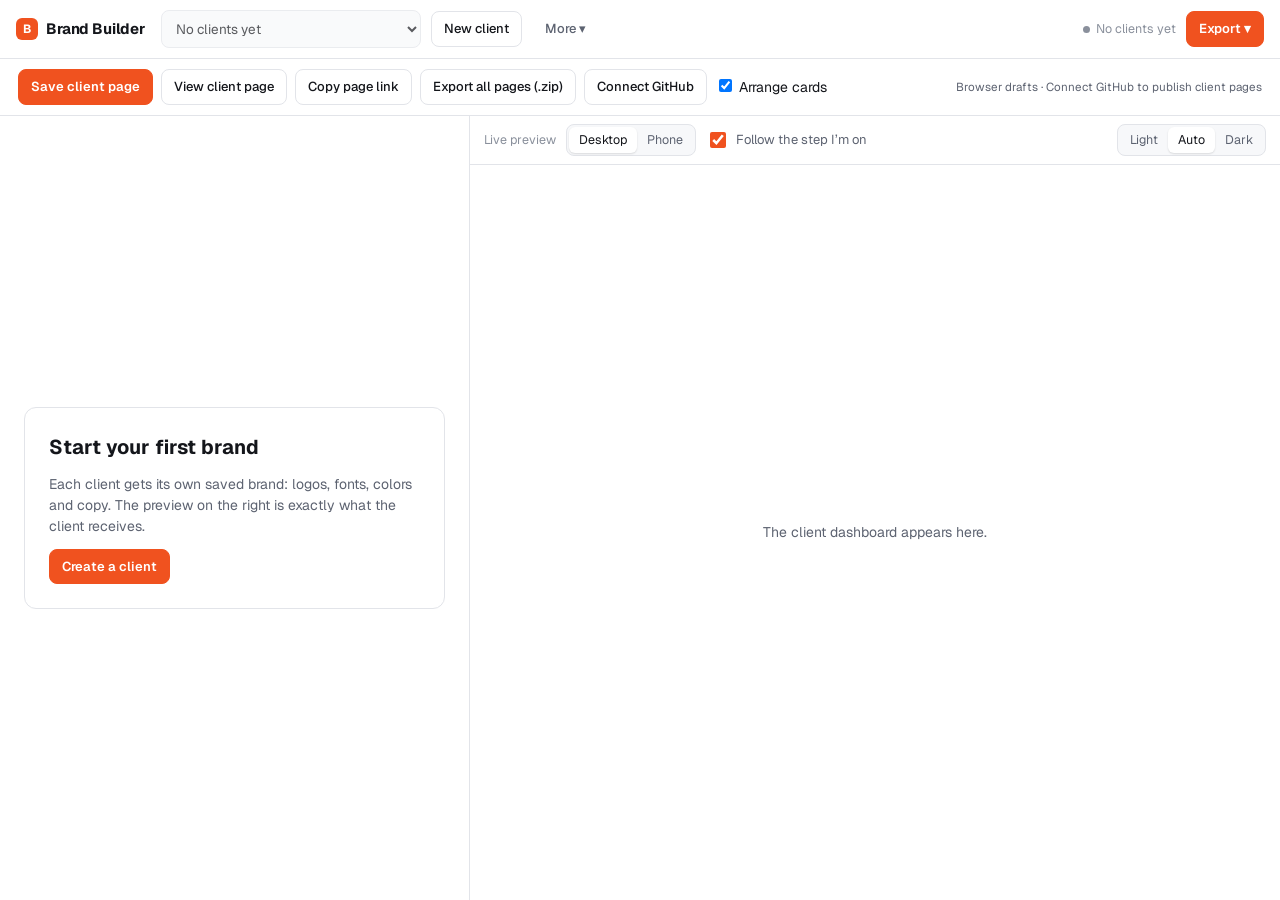
==== commit 04c079bc: "Add GitHub publishing for client pages" ====
--- a/index.html
+++ b/index.html
@@ -1572,6 +1572,38 @@
         }
         .g4 {
           grid-template-columns: repeat(auto-fill, minmax(min(100%, 190px), 1fr));
+        }
+        /* Card sizes. Wide cards span two columns only where two fit, so phones never scroll sideways. */
+        .grid > [data-span="full"] {
+          grid-column: 1 / -1;
+        }
+        .grid:has(> [data-span="2"]) {
+          container-type: inline-size;
+        }
+        @container (min-width: 420px) {
+          .g4 > [data-span="2"] {
+            grid-column: span 2;
+          }
+        }
+        @container (min-width: 520px) {
+          .g3 > [data-span="2"] {
+            grid-column: span 2;
+          }
+        }
+        @container (min-width: 680px) {
+          .g2 > [data-span="2"] {
+            grid-column: span 2;
+          }
+        }
+        .logo-tile[data-span="2"] .logo-stage {
+          aspect-ratio: 8/3;
+        }
+        .logo-tile[data-span="full"] .logo-stage {
+          aspect-ratio: auto;
+          min-height: 220px;
+        }
+        .logo-tile[data-span] .logo-stage img {
+          max-height: 160px;
         }
         .pill {
           display: inline-flex;
@@ -3354,8 +3386,17 @@
             ta.remove();
           }
         });
+        // External links come from editable projects; only web and mail links may reach an href.
+        const webUrl = (url) => {
+          try {
+            const u = new URL(String(url || "").trim());
+            return ["https:", "http:", "mailto:"].includes(u.protocol) ? u.href : "";
+          } catch (_) {
+            return "";
+          }
+        };
         const linkBtn = (url, label, variant = "secondary") =>
-          url
+          (url = webUrl(url))
             ? `<a class="btn" data-variant="${variant}" data-size="sm" href="${esc(url)}" target="_blank" rel="noopener">${label}</a>`
             : `<span class="btn" data-variant="${variant}" data-size="sm" aria-disabled="true" title="Add this link in the BRAND config">${label} · pending</span>`;
         const fmtDate = (d) =>
@@ -3373,11 +3414,18 @@
             `<g transform="translate(${x} ${y}) scale(${s / 100})"><rect width="100" height="100" rx="${Math.min(30, BRAND.radius * 2.4)}" fill="${mark}"/><circle cx="50" cy="50" r="24" fill="none" stroke="${bgAccent}" stroke-width="11"/><circle cx="50" cy="50" r="8" fill="${bgAccent}"/></g>`;
           if (kind === "symbol")
             return `<svg viewBox="0 0 100 100" width="96" height="96" role="img" aria-label="${n} symbol">${sym(0, 0, 100)}</svg>`;
-          if (kind === "wordmark")
-            return `<svg viewBox="0 0 300 80" width="240" role="img" aria-label="${n} wordmark"><text x="150" y="56" text-anchor="middle" font-family="${fd}" font-weight="700" font-size="54" letter-spacing="-2" fill="${fg}">${n.toLowerCase()}</text></svg>`;
-          if (kind === "stacked")
-            return `<svg viewBox="0 0 220 190" width="170" role="img" aria-label="${n} stacked logo">${sym(70, 0, 80)}<text x="110" y="160" text-anchor="middle" font-family="${fd}" font-weight="700" font-size="48" letter-spacing="-2" fill="${fg}">${n.toLowerCase()}</text></svg>`;
-          return `<svg viewBox="0 0 330 90" width="250" role="img" aria-label="${n} primary logo">${sym(0, 5, 80)}<text x="100" y="64" font-family="${fd}" font-weight="700" font-size="54" letter-spacing="-2" fill="${fg}">${n.toLowerCase()}</text></svg>`;
+          // Widen the viewBox for long names so the placeholder scales down instead of being cut off.
+          const textW = (size) => String(BRAND.client.name || "").length * size * 0.56;
+          if (kind === "wordmark") {
+            const w = Math.max(300, Math.ceil(textW(54) + 20));
+            return `<svg viewBox="0 0 ${w} 80" width="240" role="img" aria-label="${n} wordmark"><text x="${w / 2}" y="56" text-anchor="middle" font-family="${fd}" font-weight="700" font-size="54" letter-spacing="-2" fill="${fg}">${n.toLowerCase()}</text></svg>`;
+          }
+          if (kind === "stacked") {
+            const w = Math.max(220, Math.ceil(textW(48) + 20));
+            return `<svg viewBox="0 0 ${w} 190" width="170" role="img" aria-label="${n} stacked logo">${sym((w - 80) / 2, 0, 80)}<text x="${w / 2}" y="160" text-anchor="middle" font-family="${fd}" font-weight="700" font-size="48" letter-spacing="-2" fill="${fg}">${n.toLowerCase()}</text></svg>`;
+          }
+          const w = Math.max(330, Math.ceil(100 + textW(54) + 10));
+          return `<svg viewBox="0 0 ${w} 90" width="250" role="img" aria-label="${n} primary logo">${sym(0, 5, 80)}<text x="100" y="64" font-family="${fd}" font-weight="700" font-size="54" letter-spacing="-2" fill="${fg}">${n.toLowerCase()}</text></svg>`;
         }
         // variant: 'full' (default), 'light' (for dark/brand backgrounds), 'dark' (one-color dark)
         const logoSrc = (l, variant) =>
@@ -3452,7 +3500,8 @@
         const dlBtn = (f, label = "Download", variant = "secondary") =>
           f && f.src
             ? f.external
-              ? `<a class="btn" data-variant="${variant}" data-size="sm" href="${esc(f.src)}" target="_blank" rel="noopener">${label} ↗</a>`
+              ? webUrl(f.src) &&
+                `<a class="btn" data-variant="${variant}" data-size="sm" href="${esc(webUrl(f.src))}" target="_blank" rel="noopener">${label} ↗</a>`
               : `<a class="btn" data-variant="${variant}" data-size="sm" href="${esc(f.src)}" download="${esc(f.name || "")}">${label}</a>`
             : "";
         // Files made in the browser (palette, code kit): a Blob link the client downloads directly.
@@ -3691,10 +3740,18 @@
     }</div></div></div>`,
             )
             .join("");
-          const reversed = `
-    <div class="logo-tile"><div class="logo-stage" style="background:${P.brand[600]}">${logoFor(logoByKind("primary"), "#FFFFFF", "#FFFFFF", P.brand[600], "light")}</div><div class="logo-meta"><div><b>On brand color</b><small>Mono light</small></div></div></div>
-    <div class="logo-tile"><div class="logo-stage" style="background:${P.neutral[950]}">${logoFor(logoByKind("primary"), "#FFFFFF", P.brand[300], P.neutral[950], "light")}</div><div class="logo-meta"><div><b>On dark</b><small>Full color, reversed</small></div></div></div>
-    <div class="logo-tile"><div class="logo-stage" style="background:${P.accent[200]}">${logoFor(logoByKind("primary"), P.neutral[950], P.neutral[950], P.accent[200], "dark")}</div><div class="logo-meta"><div><b>On accent</b><small>Mono dark</small></div></div></div>`;
+          // Background cards are editable; the first three default to brand, dark and accent.
+          const bgFills = { "Brand color": P.brand[600], Dark: P.neutral[950], Accent: P.accent[200], White: "#FFFFFF" };
+          const reversed = (BRAND.backgrounds || [])
+            .map((b, index) => {
+              const fill = bgFills[b.fill] || b.color || "#FFFFFF",
+                light = b.variant === "light";
+              const fg = light ? "#FFFFFF" : P.neutral[950],
+                mark = light ? (b.fill === "Dark" ? P.brand[300] : "#FFFFFF") : b.variant === "dark" ? P.neutral[950] : P.brand[600];
+              const shownLogo = BRAND.logos.find((l) => b.logo && l.name === b.logo) || logoByKind("primary");
+              return `<div class="logo-tile" data-card-list="backgrounds" data-card-index="${index}"><div class="logo-stage" style="background:${esc(fill)}">${logoFor(shownLogo, fg, mark, fill, b.variant)}</div><div class="logo-meta"><div><b>${esc(b.name)}</b><small>${esc(b.note)}</small></div></div></div>`;
+            })
+            .join("");
           const misuse = [
             ["Don’t stretch", "transform:scaleX(1.5)"],
             ["Don’t recolor", "filter:hue-rotate(140deg)"],
@@ -3708,7 +3765,7 @@
             .join("");
           return `<section id="logo">${head("Identity", "Logo", "Choose by the space you have. Wide space gets the Primary, square space gets the Stacked, anything under 32px gets the Symbol.")}
   <div class="grid g4">${tiles}</div>
-  ${part("logo.backgrounds") ? `<h3 class="sub">Backgrounds</h3><div class="grid g3">${reversed}</div>` : ""}
+  ${part("logo.backgrounds") && reversed ? `<h3 class="sub">Backgrounds</h3><div class="grid g3">${reversed}</div>` : ""}
   ${
     part("logo.clearspace")
       ? `<h3 class="sub">Clear space and minimum size</h3>
@@ -4144,7 +4201,7 @@
         $("#side-name").textContent = C.name;
         $("#side-ver").textContent = `Brand system ${C.version}`;
         $("#side-agency").innerHTML =
-          `Delivered by <a href="${esc(BRAND.agency.url)}" target="_blank" rel="noopener">${esc(BRAND.agency.name)}</a>`;
+          `Delivered by <a href="${esc(webUrl(BRAND.agency.url))}" target="_blank" rel="noopener">${esc(BRAND.agency.name)}</a>`;
         const RENDER = {
           welcome,
           brand,
@@ -4173,13 +4230,25 @@
             `<a href="#${id}" data-id="${id}">${l}<span>${String(SECTIONS.findIndex((s) => s[0] === id) + 1).padStart(2, "0")}</span></a>`,
         ).join("");
         $("#main").innerHTML = VISIBLE.map(([id]) => RENDER[id]()).join("");
+        // Card sizes chosen in the builder: "2" spans two columns, "full" spans the row.
+        function applyCardSizes() {
+          document.querySelectorAll("[data-card-list]").forEach((card) => {
+            const item = (BRAND[card.dataset.cardList] || [])[Number(card.dataset.cardIndex)];
+            if (item && item.span) card.dataset.span = item.span;
+          });
+        }
+        applyCardSizes();
         // Stable keys preserve ordering for background/example/info cards as well.
         document.querySelectorAll('#main > section').forEach(section => {
           section.querySelectorAll('.grid').forEach((grid, groupIndex) => {
             if (grid.children.length < 2 || [...grid.children].some(card => card.dataset.cardList)) return;
             const key = section.id + ':' + groupIndex;
             grid.dataset.layoutGrid = key;
-            [...grid.children].forEach((card, index) => { card.dataset.layoutCard = String(index); });
+            [...grid.children].forEach((card, index) => {
+              card.dataset.layoutCard = String(index);
+              const size = BRAND.cardSizes?.[key + ':' + index];
+              if (size) card.dataset.span = size;
+            });
             const order = BRAND.gridOrders?.[key] || [];
             order.forEach(index => {
               const card = [...grid.children].find(node => node.dataset.layoutCard === String(index));
@@ -4239,6 +4308,7 @@
             .querySelectorAll("#tpl-filter button")
             .forEach((x) => x.setAttribute("aria-pressed", x === b));
           if ($("#tpl-grid")) $("#tpl-grid").innerHTML = templatesInner();
+          applyCardSizes();
         });
 
         // active nav
@@ -4278,6 +4348,7 @@
 
     <link rel="stylesheet" href="builder.css">
     <script src="builder.js"></script>
+    <script src="github.js"></script>
     <script>
       /* ======================================================================
    BRAND BUILDER (standalone)
@@ -4394,6 +4465,18 @@
           const [token, font, w, track, use] = TYPE_META[i];
           return { token, size, lh, m, w, font, track, use };
         });
+      // Background cards in the Logo section. Fills other than "Custom color" follow the brand palette.
+      const BG_FILLS = ["Brand color", "Dark", "Accent", "White", "Custom color"];
+      const BG_VARIANTS = [
+        ["full", "Full color"],
+        ["light", "White / reversed"],
+        ["dark", "Mono dark"],
+      ];
+      const BG_DEFAULTS = () => [
+        { name: "On brand color", note: "Mono light", bg: "Brand color", variant: "White / reversed", logo: "Primary", color: "#FFFFFF" },
+        { name: "On dark", note: "Full color, reversed", bg: "Dark", variant: "White / reversed", logo: "Primary", color: "#FFFFFF" },
+        { name: "On accent", note: "Mono dark", bg: "Accent", variant: "Mono dark", logo: "Primary", color: "#FFFFFF" },
+      ];
       const LOGO_KINDS = [
         ["primary", "Primary", "Default. Horizontal spaces, headers, documents."],
         ["stacked", "Stacked", "Square or tall spaces."],
@@ -4718,6 +4801,8 @@
             light: null,
             dark: null,
           })),
+          backgrounds: BG_DEFAULTS(),
+          cardSizes: {},
           logoMinSize: { digital: "96 px wide", print: "24 mm wide", symbol: "16 px" },
           templates: [
             {
@@ -4847,6 +4932,19 @@
           while (m.views.length < 4) m.views.push({ label: VIEW_LABELS[m.views.length], image: null });
         }
         out.downloads = migrateDownloads(out.downloads);
+        // Older clients had three fixed background cards ordered by gridOrders["logo:1"].
+        if (!Array.isArray(cfg?.backgrounds)) {
+          const presets = BG_DEFAULTS(),
+            order = out.gridOrders?.["logo:1"];
+          out.backgrounds = Array.isArray(order)
+            ? [...order.map((i) => presets[i]), ...presets.filter((_, i) => !order.includes(i))].filter(Boolean)
+            : presets;
+          if (out.gridOrders) {
+            out.gridOrders = { ...out.gridOrders };
+            delete out.gridOrders["logo:1"];
+          }
+        }
+        if (!out.cardSizes || typeof out.cardSizes !== "object") out.cardSizes = {};
         return out;
       }
 
@@ -5127,6 +5225,7 @@
             name: l.name,
             use: l.use,
             kind: l.kind,
+            span: l.span || "",
             src: urlFor(l.full),
             srcLight: urlFor(l.light),
             srcDark: urlFor(l.dark),
@@ -5146,6 +5245,16 @@
             imageName: t.image ? NAMES.tpl(cfg, t, i) : "",
           })),
           gridOrders: cfg.gridOrders || {},
+          cardSizes: cfg.cardSizes || {},
+          backgrounds: (cfg.backgrounds || []).map((b) => ({
+            name: b.name,
+            note: b.note,
+            fill: b.bg,
+            color: validHex(b.color) ? normHex(b.color) : "#FFFFFF",
+            variant: (BG_VARIANTS.find((v) => v[1] === b.variant) || BG_VARIANTS[0])[0],
+            logo: b.logo,
+            span: b.span || "",
+          })),
           resourcePlacement: cfg.resourcePlacement || "downloads",
           downloads: cfg.downloads.map((d) => ({
             ...d,
@@ -5315,6 +5424,7 @@
       function changed() {
         dirty = true;
         setStatus("saving", "Unsaved changes");
+        markPageStale();
         saveSoon();
         queuePreview();
         queueReview();
@@ -5381,6 +5491,7 @@
         renderPanel();
         refreshPreview();
         setStatus("saved", localMode ? "Saved in this browser" : "Saved");
+        updatePageState();
         loadFontSamples();
       }
       async function createClient(config) {
@@ -5413,6 +5524,10 @@
         const id = cur.id;
         saveSoon.cancel();
         dirty = false;
+        if (githubReady() && livePages.has(id)) {
+          try { await unpublishClientFromGithub(id); }
+          catch (error) { toast("Not removed from GitHub · " + error.message, 7000); return; }
+        }
         if (diskAvailable) {
           try { await localRequest('delete', { id }); publishedClients.delete(id); }
           catch (error) { toast(error.message, 5000); return; }
@@ -5685,12 +5800,24 @@
     <div class="drop" data-drop="logos" data-pick="logos" role="button" tabindex="0"><b>Drop logo files here</b><small>SVG or PNG. Drop the whole set at once.</small></div>
     ${C.logos
       .map(
-        (l, i) => `<div class="card"><div class="card-head"><b>${esc(l.name)}</b></div>
+        (l, i) => `<div class="card"><div class="card-head"><b>${esc(l.name)}</b>${l.kind === "custom" ? rowCtl("logos", i, C.logos.length) : ""}</div>
+      ${l.kind === "custom" ? f(`logos.${i}.name`, "Card name") : ""}
       <div class="logo-row">${VARIANTS.map(([v, label, bg]) => slotHTML(`logo:${i}:${v}`, l[v], bg, label)).join("")}</div>
       ${f(`logos.${i}.use`, "When to use it")}</div>`,
       )
       .join("")}
+    <button type="button" class="btn" data-act="add" data-list="logos">Add a logo card</button>
     <p class="hint">The Primary logo’s three versions fill the Backgrounds row, the clear-space and misuse examples, and the logos on every template. The Symbol becomes the sidebar icon.</p>
+    <h3>Backgrounds</h3>
+    ${C.backgrounds
+      .map(
+        (b, i) => `<div class="card"><div class="card-head"><b>${esc(b.name)}</b>${rowCtl("backgrounds", i, C.backgrounds.length)}</div>
+      <div class="row2">${f(`backgrounds.${i}.name`, "Title")}${f(`backgrounds.${i}.note`, "Caption")}</div>
+      <div class="row">${f(`backgrounds.${i}.bg`, "Background", { type: "select", options: BG_FILLS })}${f(`backgrounds.${i}.variant`, "Logo version", { type: "select", options: BG_VARIANTS.map((v) => v[1]) })}${f(`backgrounds.${i}.logo`, "Logo", { type: "select", options: C.logos.map((l) => l.name) })}</div>
+      ${b.bg === "Custom color" ? f(`backgrounds.${i}.color`, "Custom color", { type: "color" }) : ""}</div>`,
+      )
+      .join("")}
+    <button type="button" class="btn" data-act="add" data-list="backgrounds">Add a background</button>
     <h3>Clear space and minimum size</h3>
     <div class="row">${f("logoMinSize.digital", "On screen")}${f("logoMinSize.print", "In print")}${f("logoMinSize.symbol", "Symbol")}</div>`,
         );
@@ -6276,6 +6403,8 @@
           changed();
         }
         if (e.target.matches('select[data-path^="fonts."]')) loadFontSamples();
+        // "Custom color" reveals the background color picker.
+        if (e.target.matches('select[data-path^="backgrounds."][data-path$=".bg"]')) renderPanel();
         if (e.target.dataset.act === "row-type" && cur) {
           const g = +e.target.dataset.g,
             i = +e.target.dataset.i,
@@ -6366,6 +6495,15 @@
           text: "What this pillar means in one sentence.",
           yes: "A line that sounds like us.",
           no: "A line that does not.",
+        }),
+        logos: () => ({ kind: "custom", name: "New logo", use: "", full: null, light: null, dark: null }),
+        backgrounds: () => ({
+          name: "New background",
+          note: "",
+          bg: "White",
+          variant: "Full color",
+          logo: "Primary",
+          color: "#FFFFFF",
         }),
         templates: () => ({
           name: "New template",
--- a/builder.css
+++ b/builder.css
@@ -13,3 +13,12 @@
 .resource-controls { display:flex; gap:6px; align-items:center; flex-wrap:wrap; margin:8px 0; }
 .resource-controls button { font-size:12px; }
 @media(max-width:700px) { .builder-tools { padding:8px; } .builder-tools small { width:100%; margin:0; } .builder-tools .page-link { max-width:160px; } }
+#save-page.needs-save::after { content:""; display:inline-block; width:8px; height:8px; margin-left:8px; border-radius:50%; background:#fff; box-shadow:0 0 0 2px #fff6; vertical-align:middle; }
+#github-settings.connected { border-color:#16a34a; color:#166534; }
+#github-settings.connected::before { content:""; display:inline-block; width:7px; height:7px; margin-right:7px; border-radius:50%; background:#16a34a; vertical-align:middle; }
+.builder-tools #live-link { color:#166534; font-size:13px; text-decoration:underline; }
+.github-dialog .hint { font-size:13px; color:#475569; }
+.github-dialog .check { display:flex; gap:8px; align-items:center; }
+.github-dialog .check input { width:auto; margin:0; }
+.github-dialog .github-result { min-height:1.4em; color:#b91c1c; font-size:14px; }
+.github-dialog footer span { flex:1; }
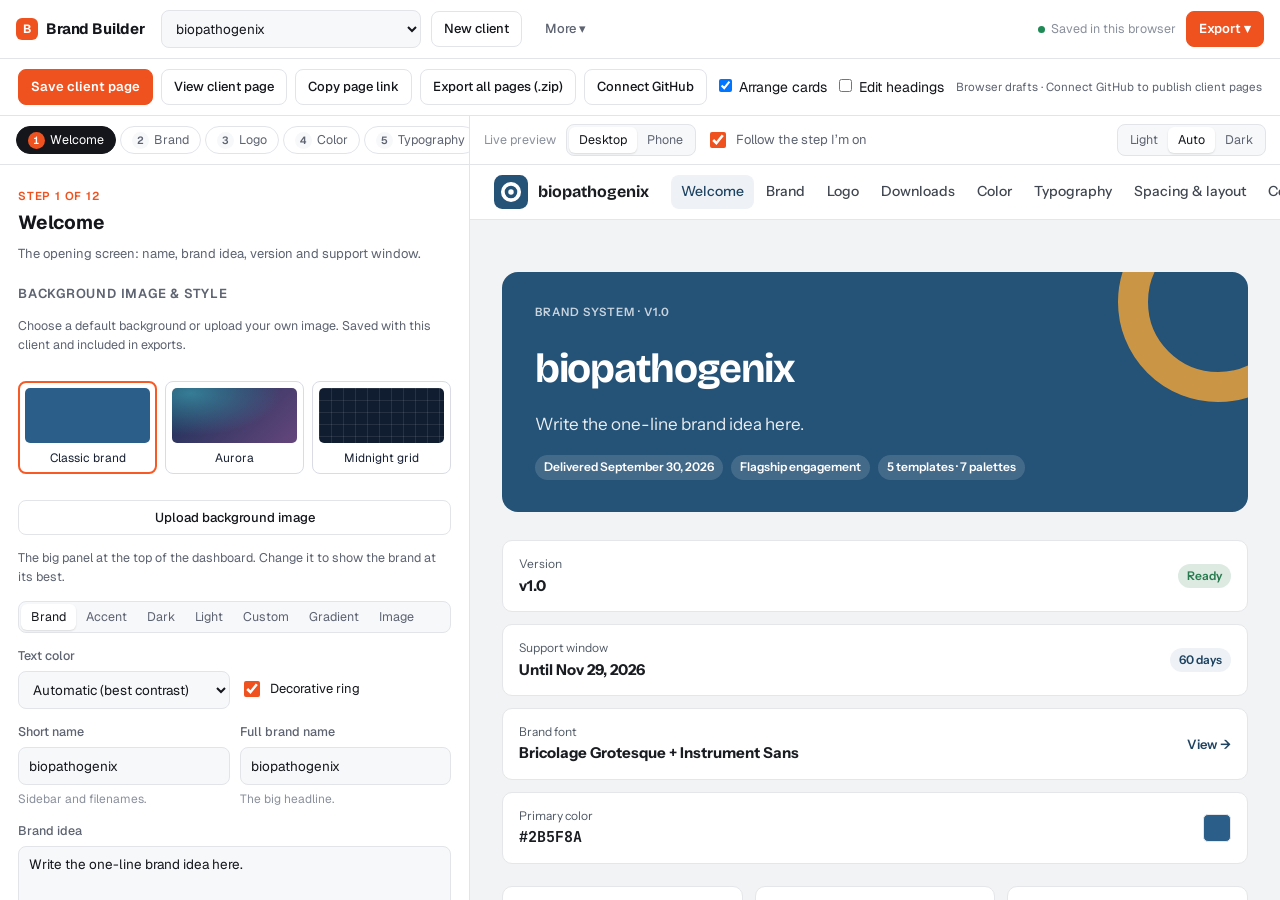
==== commit ce0efd32: "Add background presets and admin heading editing" ====
--- a/index.html
+++ b/index.html
@@ -3611,7 +3611,13 @@
           let bg = "",
             tone = null;
           if (H.bg === "accent") tone = bg = P.accent[500];
-          else if (H.bg === "dark") tone = bg = dark;
+          else if (H.bg === "aurora") {
+            bg = 'radial-gradient(ellipse at 15% 10%, #367d95 0%, transparent 60%), linear-gradient(135deg, #172f55, #65467c)';
+            tone = '#172f55';
+          } else if (H.bg === "midnight") {
+            bg = 'linear-gradient(#ffffff0d 1px, transparent 1px) 0 0 / 32px 32px, linear-gradient(90deg, #ffffff0d 1px, transparent 1px) 0 0 / 32px 32px, #101c30';
+            tone = '#101c30';
+          } else if (H.bg === "dark") tone = bg = dark;
           else if (H.bg === "light") tone = bg = P.neutral[50];
           else if (H.bg === "custom" && ok(H.color)) tone = bg = H.color;
           else if (H.bg === "gradient" && ok(H.color) && ok(H.color2)) {
@@ -4230,6 +4236,27 @@
             `<a href="#${id}" data-id="${id}">${l}<span>${String(SECTIONS.findIndex((s) => s[0] === id) + 1).padStart(2, "0")}</span></a>`,
         ).join("");
         $("#main").innerHTML = VISIBLE.map(([id]) => RENDER[id]()).join("");
+        // Identify headings before applying saved card order. Assign overrides as text.
+        const headingCounts = new Map();
+        document.querySelectorAll('#main h1, #main h2, #main h3, #main h4, #main h5, #main h6, #main .eyebrow, #main .logo-meta b').forEach(node => {
+          if (node.querySelector('h1,h2,h3,h4,h5,h6,.eyebrow')) return;
+          const original = node.textContent.trim();
+          const base = (node.closest('section')?.id || 'page') + ':' + node.tagName + ':' + original;
+          const occurrence = headingCounts.get(base) || 0;
+          headingCounts.set(base, occurrence + 1);
+          const key = base + ':' + occurrence;
+          node.dataset.headingKey = key;
+          node.dataset.headingDefault = original;
+          if (typeof BRAND.headingOverrides?.[key] === 'string') node.textContent = BRAND.headingOverrides[key];
+        });
+        document.querySelectorAll('#nav a').forEach(link => {
+          const label = document.createElement('span');
+          label.style.cssText = 'display:inline;font:inherit;color:inherit';
+          label.dataset.headingKey = 'nav:' + link.dataset.id;
+          label.dataset.headingDefault = link.firstChild.textContent;
+          label.textContent = BRAND.headingOverrides?.[label.dataset.headingKey] ?? label.dataset.headingDefault;
+          link.replaceChild(label, link.firstChild);
+        });
         // Card sizes chosen in the builder: "2" spans two columns, "full" spans the row.
         function applyCardSizes() {
           document.querySelectorAll("[data-card-list]").forEach((card) => {
@@ -5195,6 +5222,7 @@
           hiddenParts: cfg.hiddenParts,
           scope: cfg.scope,
           hero: { ...cfg.hero, image: urlFor(cfg.hero.image) },
+          headingOverrides: cfg.headingOverrides || {},
           threeD: {
             folder: cfg.threeD.folder?.zip
               ? {
@@ -5666,7 +5694,14 @@
         };
         const H = C.hero;
         const heroControls = `
-    <h3>Hero background</h3>
+    <h3>Background image &amp; style</h3>
+    <p class="hint">Choose a default background or upload your own image. Saved with this client and included in exports.</p>
+    <div class="background-presets" role="group" aria-label="Default backgrounds">
+      <button type="button" data-act="hero-bg" data-v="brand" aria-pressed="${H.bg === 'brand'}"><span style="background:${esc(C.colors.brand)}"></span>Classic brand</button>
+      <button type="button" data-act="hero-bg" data-v="aurora" aria-pressed="${H.bg === 'aurora'}"><span style="background:radial-gradient(ellipse at 15% 10%, #367d95, transparent 60%),linear-gradient(135deg,#172f55,#65467c)"></span>Aurora</button>
+      <button type="button" data-act="hero-bg" data-v="midnight" aria-pressed="${H.bg === 'midnight'}"><span style="background:linear-gradient(#ffffff18 1px,transparent 1px) 0 0/12px 12px,linear-gradient(90deg,#ffffff18 1px,transparent 1px) 0 0/12px 12px,#101c30"></span>Midnight grid</button>
+    </div>
+    <button type="button" class="btn" data-pick="hero">Upload background image</button>
     <p class="hint">The big panel at the top of the dashboard. Change it to show the brand at its best.</p>
     <div class="seg wrap" role="group" aria-label="Hero background">${[
       ["brand", "Brand"],
@@ -5713,13 +5748,13 @@
         const s1 = step(
           "welcome",
           `
+    ${heroControls}
     <div class="row2">${f("client.name", "Short name", { hint: "Sidebar and filenames." })}${f("client.fullName", "Full brand name", { hint: "The big headline." })}</div>
     ${f("client.idea", "Brand idea", { type: "textarea", rows: 2, hint: "Under the headline, and again at the top of Brand." })}
     <div class="row">${f("client.version", "Version")}${f("client.deliveredOn", "Delivered on", { type: "date" })}${f("client.tier", "Tier", { type: "select", options: ["Signature", "Flagship", "Enterprise"] })}${f("client.supportDays", "Support days", { type: "number" })}</div>
     ${f("client.slug", "File prefix", { hint: "Starts every exported filename, e.g. ACME_Logo-Primary_Full-Color_v1.0.svg" })}
     <div class="row2">${f("agency.name", "Your studio name", { hint: "“Delivered by” in the sidebar." })}${f("agency.url", "Studio website", { type: "url", placeholder: "https://" })}</div>
-    ${scopeControls}
-    ${heroControls}`,
+    ${scopeControls}`,
         );
 
         /* 2. Brand */
@@ -6907,7 +6942,7 @@
           const [t, a, b] = key.split(":");
           if (t === "logo") cur.config.logos[+a][b] = ref;
           if (t === "tpl") cur.config.templates[+a].image = ref;
-          if (t === "hero") cur.config.hero.image = ref;
+          if (t === "hero") { cur.config.hero.image = ref; cur.config.hero.bg = "image"; }
           if (t === "view") cur.config.threeD.items[+a].views[+b].image = ref;
           changed();
         } catch (e) {
--- a/builder.css
+++ b/builder.css
@@ -22,3 +22,5 @@
 .github-dialog .check input { width:auto; margin:0; }
 .github-dialog .github-result { min-height:1.4em; color:#b91c1c; font-size:14px; }
 .github-dialog footer span { flex:1; }
+
+.background-presets{display:grid;grid-template-columns:repeat(3,minmax(0,1fr));gap:8px;margin:12px 0}.background-presets button{border:1px solid #d9dce5;border-radius:8px;padding:6px;background:#fff;color:#172033;font:inherit;font-size:12px;cursor:pointer}.background-presets button[aria-pressed="true"]{border:2px solid #f85a26;padding:5px}.background-presets span{display:block;height:55px;border-radius:5px;margin-bottom:6px}
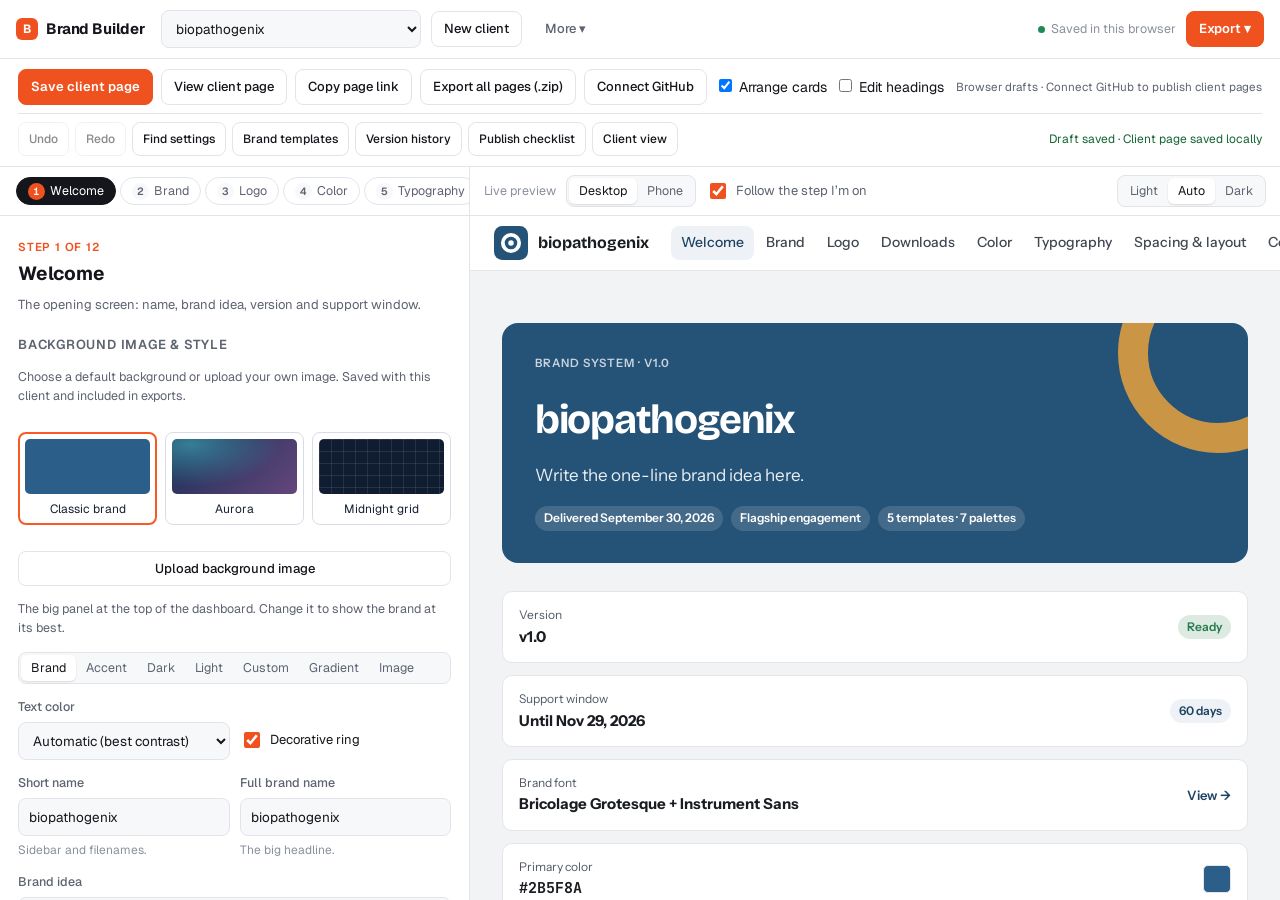
==== commit 9b7b109a: "Improve editor workflow with undo, templates, history and publishing review" ====
--- a/index.html
+++ b/index.html
@@ -1743,6 +1743,16 @@
           gap: 18px;
           position: relative;
           overflow: hidden;
+        }
+        .hero-main::before {
+          content: var(--hero-layer, none);
+          position: absolute;
+          inset: 0;
+          background: inherit;
+          background-position: center, var(--hero-x, 50%) var(--hero-y, 50%), center;
+          transform: scale(var(--hero-zoom, 1));
+          transform-origin: var(--hero-x, 50%) var(--hero-y, 50%);
+          pointer-events: none;
         }
         .hero-main .eyebrow {
           color: inherit;
@@ -3609,6 +3619,7 @@
                   ? "#FFFFFF"
                   : dark;
           let bg = "",
+            imageStyle = "",
             tone = null;
           if (H.bg === "accent") tone = bg = P.accent[500];
           else if (H.bg === "aurora") {
@@ -3628,11 +3639,15 @@
           } else if (H.bg === "image" && H.image) {
             const a = Math.max(0, Math.min(0.9, (Number(H.overlay) || 0) / 100));
             bg = `linear-gradient(rgba(0,0,0,${a}), rgba(0,0,0,${a})), url("${H.image}") center / cover no-repeat, ${dark}`;
+            const clamp = (value, low, high, fallback) => Number.isFinite(Number(value)) ? Math.max(low, Math.min(high, Number(value))) : fallback;
+            const x = clamp(H.focalX ?? 50, 0, 100, 50), y = clamp(H.focalY ?? 50, 0, 100, 50);
+            const zoom = clamp(H.zoom ?? 100, 100, 200, 100) / 100;
+            imageStyle = '--hero-layer:"";--hero-x:' + x + '%;--hero-y:' + y + '%;--hero-zoom:' + zoom + ';';
             tone = mix(dark, "#FFFFFF", 0.5 - a * 0.5);
           }
           const fg = tone ? pickText(tone) : H.text === "auto" ? "" : pickText(P.brand[600]);
           const style = (bg ? `background:${bg};` : "") + (fg ? `color:${fg};` : "");
-          return { style, ring: H.ring !== false, light: fg && fg !== "#FFFFFF" };
+          return { style: style + imageStyle, ring: H.ring !== false, light: fg && fg !== "#FFFFFF" };
         }
         const pct = (v) => Math.max(0, Math.min(100, Number(v) || 0));
         function scaleRow(r, nums) {
@@ -4376,6 +4391,7 @@
     <link rel="stylesheet" href="builder.css">
     <script src="builder.js"></script>
     <script src="github.js"></script>
+    <script src="workflow.js"></script>
     <script>
       /* ======================================================================
    BRAND BUILDER (standalone)
@@ -4810,6 +4826,9 @@
             color2: "#E8A33D",
             angle: 135,
             image: null,
+            focalX: 50,
+            focalY: 50,
+            zoom: 100,
             overlay: 35,
             text: "auto",
             ring: true,
@@ -5384,7 +5403,7 @@
       let activeStep = null,
         stepObserver = null,
         followLock = 0;
-      const followOn = () => $("#follow")?.checked !== false;
+      const followOn = () => !clientView && $("#follow")?.checked !== false;
       // After a jump, ignore the scroll observer briefly so a short step (like Spacing) isn't
       // immediately replaced by the step below it.
       const lockFollow = () => (followLock = Date.now() + 900);
@@ -5402,11 +5421,11 @@
           note = $("#pnote");
         const off = C && id !== "welcome" && id !== "review" && !sectionOn(C, id);
         if (note) {
-          note.hidden = !off;
+          note.hidden = !off || clientView;
           if (off)
             note.textContent = `${BUILD_STEPS[stepNo(id) - 1][1]} is hidden from the client’s dashboard${id === "components" && !C.scope.website ? " (no website build in step 1)" : ""}.`;
         }
-        if (!noJump && (followOn() || force)) jumpPreview(dashId(id));
+        if (!clientView && !noJump && (followOn() || force)) jumpPreview(dashId(id));
       }
       // Clicking a link inside the preview moves the builder to the matching step.
       window.addEventListener("message", (e) => {
@@ -5447,9 +5466,11 @@
         const el = $("#status");
         el.dataset.s = s;
         el.querySelector("span").textContent = text;
+        updateWorkflowStatus();
       }
       const saveSoon = debounce(save, 900);
       function changed() {
+        recordEdit();
         dirty = true;
         setStatus("saving", "Unsaved changes");
         markPageStale();
@@ -5476,7 +5497,7 @@
         setStatus("saving", "Saving…");
         try {
           await db.doc("clients/" + cur.id).set(clone(body));
-          setStatus("saved", localMode ? "Saved in this browser" : "Saved");
+          setStatus(dirty ? "saving" : "saved", dirty ? "Saving draft?" : "Draft saved");
         } catch (e) {
           dirty = true;
           setStatus(
@@ -5506,12 +5527,14 @@
         sel.disabled = !list.length;
       }
       async function openClient(id) {
+        if (workflowBusy) { toast("Wait for the current operation to finish"); return; }
         if (dirty) await saveSoon.flush();
         if (!db) return;
         const snap = await db.doc("clients/" + id).get();
         if (!snap.exists) return;
         const data = snap.data();
         cur = { id, config: normalize(clone(data.config)) };
+        beginWorkflowClient();
         lastRev = data.rev;
         dirty = false;
         store.set("bb-client", id);
@@ -5526,9 +5549,11 @@
         if (dirty) await saveSoon.flush();
         const id = "c" + Date.now().toString(36) + Math.random().toString(36).slice(2, 6);
         cur = { id, config };
+        seedUndo(true);
         if (!clients.find((c) => c.id === id)) clients.push({ id, name: config.client.name });
         dirty = true;
         await save();
+        beginWorkflowClient();
         store.set("bb-client", id);
         renderClientSelect();
         renderPanel();
@@ -5724,6 +5749,12 @@
     ${
       H.bg === "image"
         ? `${upNote}<div class="hero-slot">${slotHTML("hero", H.image, "bg-check", "Background image")}</div>
+    <div class="image-crop-controls">
+      <p class="hint">Move the focal point and zoom to crop the image without changing the original upload. Check both Desktop and Phone previews.</p>
+      <label class="f"><span>Horizontal focal point: <b data-out="hero.focalX">${esc(H.focalX)}%</b></span><input aria-label="Horizontal focal point" type="range" min="0" max="100" data-path="hero.focalX" value="${esc(H.focalX)}"></label>
+      <label class="f"><span>Vertical focal point: <b data-out="hero.focalY">${esc(H.focalY)}%</b></span><input aria-label="Vertical focal point" type="range" min="0" max="100" data-path="hero.focalY" value="${esc(H.focalY)}"></label>
+      <label class="f"><span>Image zoom: <b data-out="hero.zoom">${esc(H.zoom)}%</b></span><input aria-label="Image zoom" type="range" min="100" max="200" step="5" data-path="hero.zoom" value="${esc(H.zoom)}"></label>
+    </div>
     <label class="f"><span>Darken for legibility: <b data-out="hero.overlay">${esc(H.overlay)}%</b></span><input type="range" min="0" max="80" step="5" data-path="hero.overlay" value="${esc(H.overlay)}"></label>`
         : ""
     }
@@ -6201,7 +6232,7 @@
           if (n) add("warn", `${n} placeholder ${n === 1 ? "text" : "texts"} still to replace`, id);
         // Logos
         const noFull = C.logos.filter((l) => !l.full).map((l) => l.name);
-        if (noFull.length === 4)
+        if (!C.logos.some(l => l.full))
           add("bad", "No logo files yet. The dashboard is showing placeholder marks.", "logo");
         else if (noFull.length) add("warn", `Missing full-color logo: ${noFull.join(", ")}`, "logo");
         if (C.logos[0].full && !C.logos[0].light)
@@ -6232,6 +6263,18 @@
           );
         if (C.proportion.reduce((n, p) => n + (Number(p.pct) || 0), 0) !== 100)
           add("warn", "Color proportion doesn’t add up to 100%", "color");
+        const hero = C.hero;
+        if (hero.bg === 'image' && hero.image) add('info', 'Check image text readability in Desktop and Phone previews; image contrast needs a visual check.', 'welcome');
+        const neutral = ramp(validHex(C.colors.neutral) ? normHex(C.colors.neutral) : '#777777');
+        const accent = ramp(validHex(C.colors.accent) ? normHex(C.colors.accent) : '#777777');
+        const tones = {brand:[br[600]],accent:[accent[500]],dark:[neutral[950]],light:[neutral[50]],custom:[hero.color],gradient:[hero.color,hero.color2],aurora:['#367d95','#172f55','#65467c'],midnight:['#101c30']}[hero.bg];
+        if (tones?.every(validHex) && hero.text !== 'auto') {
+          const foreground = hero.text === 'light' ? '#FFFFFF' : neutral[950];
+          if (Math.min(...tones.map(tone=>contrast(tone,foreground))) < 4.5) add('warn','Hero text may be hard to read. Use Automatic text color or adjust the background.','welcome');
+        }
+        const urls = [...C.templates.flatMap(t=>[t.canva,t.figma]),...C.guides.map(g=>g.url),...C.figmaFiles.map(g=>g.url),...C.downloads.map(d=>d.url)];
+        const invalidLink = value => { try { const link = new URL(value); return !['http:', 'https:'].includes(link.protocol) || !link.hostname; } catch { return true; } };
+        if (urls.some(url=>url && invalidLink(url))) add('warn','Some links are invalid. Use a complete http:// or https:// address.','handoff');
         // Hero and 3D
         if (C.hero.bg === "image" && !C.hero.image)
           add("warn", "Hero background is set to Image, but no image is added", "welcome");
@@ -6289,6 +6332,7 @@
         const active = document.activeElement?.id;
         p.innerHTML = panelHTML();
         enhancePanel();
+        seedUndo();
         p.scrollTop = y;
         if (window.matchMedia("(max-width:900px)").matches) window.scrollTo(0, winY);
         if (active) document.getElementById(active)?.focus({ preventScroll: true });
@@ -8060,6 +8104,7 @@
             const mine = cur && snap.docs.find((d) => d.id === cur.id);
             if (mine && !dirty && !mine.metadata.hasPendingWrites && mine.data().rev !== lastRev) {
               cur.config = normalize(clone(mine.data().config));
+              beginWorkflowClient(true);
               lastRev = mine.data().rev;
               renderPanel();
               refreshPreview();
--- a/builder.css
+++ b/builder.css
@@ -24,3 +24,22 @@
 .github-dialog footer span { flex:1; }
 
 .background-presets{display:grid;grid-template-columns:repeat(3,minmax(0,1fr));gap:8px;margin:12px 0}.background-presets button{border:1px solid #d9dce5;border-radius:8px;padding:6px;background:#fff;color:#172033;font:inherit;font-size:12px;cursor:pointer}.background-presets button[aria-pressed="true"]{border:2px solid #f85a26;padding:5px}.background-presets span{display:block;height:55px;border-radius:5px;margin-bottom:6px}
+.workflow-tools { flex-basis:100%; display:flex; flex-wrap:wrap; align-items:center; gap:10px; padding-top:8px; border-top:1px solid var(--line,#e2e8f0); }
+.workflow-actions { display:flex; flex-wrap:wrap; gap:6px; }
+.workflow-actions .btn { font-size:12px; padding:7px 10px; }
+#workflow-state { font-size:12px; margin-left:auto; color:#475569; }
+#workflow-state[data-state="published"] { color:#166534; }
+#workflow-state[data-state="error"] { color:#b91c1c; }
+#workflow-state[data-state="saving"] { color:#92400e; }
+.work.client-view { grid-template-columns:minmax(0,1fr); }
+.work.client-view > .panel { display:none; }
+.workflow-dialog { max-height:85vh; overflow:auto; }
+.workflow-dialog .workflow-list { display:grid; gap:8px; margin:16px 0; max-height:45vh; overflow:auto; }
+.workflow-row { display:flex; align-items:center; gap:8px; padding:12px 0; border-bottom:1px solid #e2e8f0; }
+.workflow-row > span { flex:1; overflow-wrap:anywhere; min-width:0; }
+.workflow-row .btn { flex-shrink:0; }
+.workflow-close { margin-top:12px; }
+.search-result { white-space:normal; text-align:left; }
+.setting-found { outline:3px solid #f97316!important; outline-offset:3px; }
+.image-crop-controls { padding:10px; border:1px solid var(--line,#e2e8f0); border-radius:8px; margin:10px 0; }
+@media(max-width:700px) { #workflow-state { margin-left:0; width:100%; } .workflow-row { flex-wrap:wrap; } .workflow-row > span { flex-basis:100%; } }
